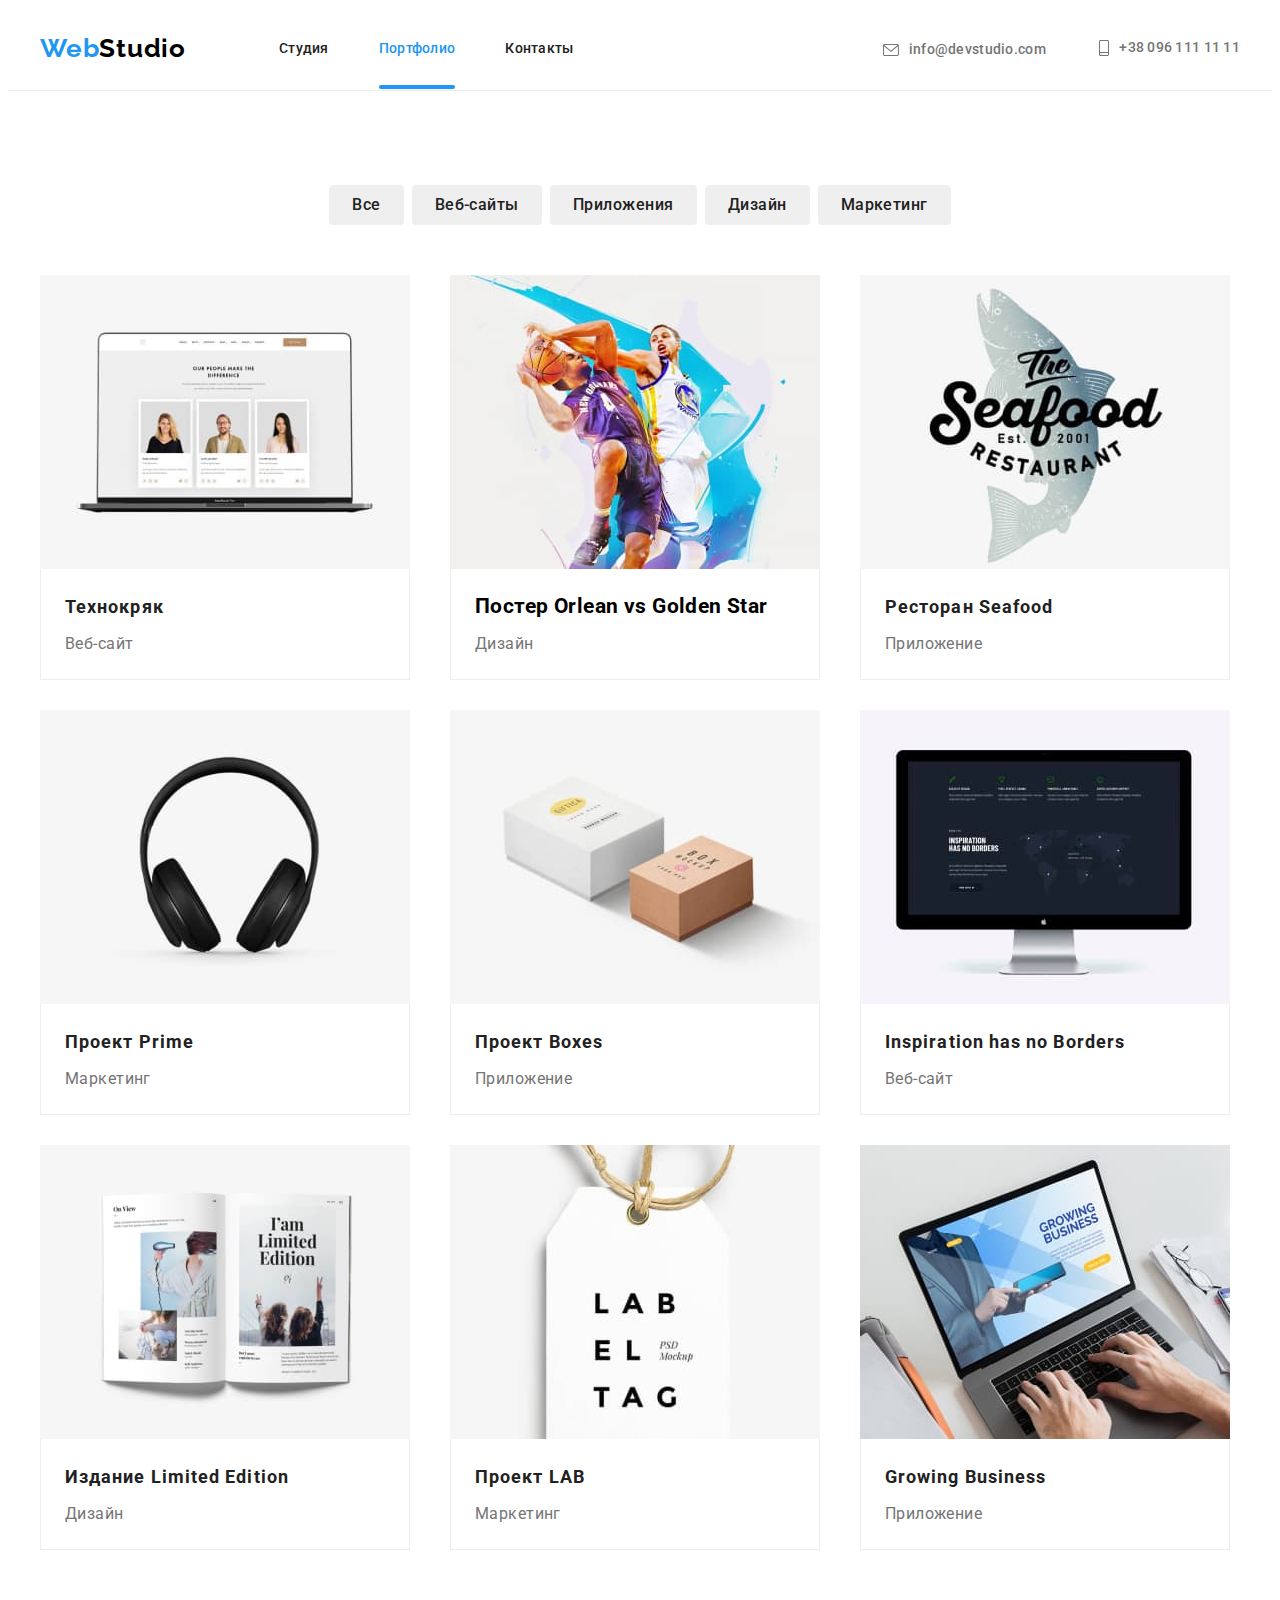
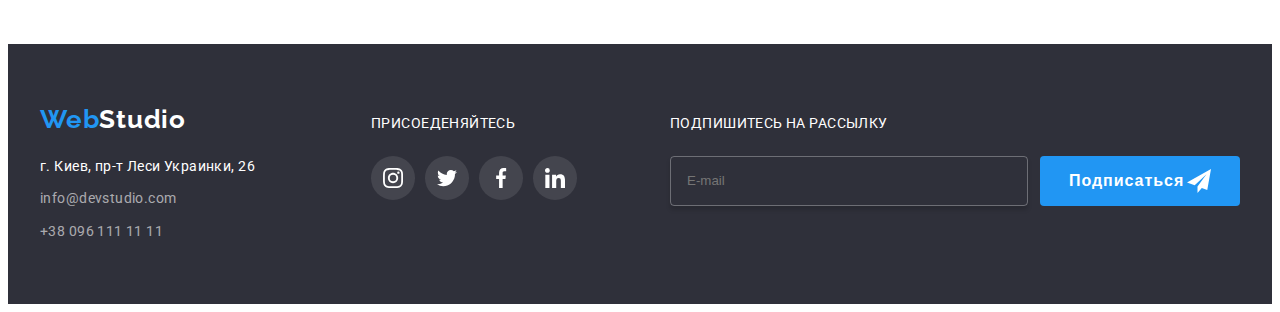
==== portfolio.html @ 7b01b9e8 "Copy goit-markup-hw-07" ====
<!DOCTYPE html>
<html lang="ru">
<head>
    <meta charset="UTF-8">
    <meta http-equiv="X-UA-Compatible" content="IE=edge">
    <meta name="viewport" content="width=device-width, initial-scale=1.0">
    <title>Document</title>
    <link rel="stylesheet" href="https://cdnjs.cloudflare.com/ajax/libs/modern-normalize/1.1.0/modern-normalize.min.css"
          integrity="sha512-wpPYUAdjBVSE4KJnH1VR1HeZfpl1ub8YT/NKx4PuQ5NmX2tKuGu6U/JRp5y+Y8XG2tV+wKQpNHVUX03MfMFn9Q=="
          crossorigin="anonymous" referrerpolicy="no-referrer" />
    <link rel="preconnect" href="https://fonts.googleapis.com">
    <link rel="preconnect" href="https://fonts.gstatic.com" crossorigin>
    <link href="https://fonts.googleapis.com/css2?family=Raleway:wght@700&family=Roboto:wght@400;500;700;900&display=swap"
          rel="stylesheet">
    <link rel="stylesheet" href="./css/styles.css">
    <link rel="stylesheet" href="./css/main.min.css">
</head>

<body>
 
    <!--Шапка сайта-->
    <header class="header">
        <div class="container">
            <nav class="navigation">
                <a href="" class="logo"> <span class="logo-accent">Web</span>Studio</a>
                <ul class="site-nav">
                    <li class="site-nav__item"><a href="./index.html" class="site-nav__link">Студия</a></li>
                    <li class="site-nav__item"><a href="./portfolio.html" class="site-nav__link site-nav__link--current">Портфолио</a></li>
                    <li class="site-nav__item"><a href="" class="site-nav__link">Контакты</a></li>
                </ul>
            </nav>
            <ul class="contacts">
                <li class="contacts__item">
                    <a href="mailto:info@devstudio.com"
                        class="contacts__link">
                        <svg class="contacts__icon" width="16" height="12">
                        <use href="./images/icons.svg#icon-envelope">
                        </use>
                        </svg>
                        info@devstudio.com</a>
                </li>

                <li class="contacts__item">
                    <a href="tel:+380961111111" class="contacts__link">
                        <svg class="contacts__icon" width="10" height="16">
                            <use href="./images/icons.svg#icon-smartphone">
                            </use>
                        </svg>
                        +38 096 111 11 11</a>
                    </li>
            </ul>
        </div>
    </header>

    <main>

        <!--Страница портфолио-->
        <section class="section">
            <div class="container">
                <h1 hidden>Портфолио</h1>
                <ul class="filter">
                    <li class="filter__item"><button type="button" class="button">Все</button></li>
                    <li class="filter__item"><button type="button" class="button">Веб-сайты</button></li>
                    <li class="filter__item"><button type="button" class="button">Приложения</button></li>
                    <li class="filter__item"><button type="button" class="button">Дизайн</button></li>
                    <li class="filter__item"><button type="button" class="button">Маркетинг</button></li>
                </ul>

                <ul class="projects">
                    <li class="projects__item">
                        <a href="" class="projects__link">
                            <div class="projects__thumb"> 
                            <img src="./images/project-1.jpg" alt="На экране MacBook Pro открыт веб-сайт. На странице участники команды: две девушки и один парень." width="370" height="294" class="images">
                            <p class="projects__description">Технокряк это современная площадка распространения коронавируса. Компании используют эту платформу для цифрового шпионажа и атак на защищённые сервера конкурентов.</p>
                            </div>
                            <div class="projects__content">
                                <h2 class="content__title">Технокряк</h2>
                                <p class="content__text">Веб-сайт</p>
                            </div>
                        </a>
                        </li>

                    <li class="projects__item">
                        <a href="" class="projects__link">
                            <div class="projects__thumb"> 
                            <img src="./images/project-2.jpg" alt="Два баскетболиста в прыжке сражаются за мяч." width="370" height="294" class="images">
                            <p class="projects__description">Технокряк это современная площадка распространения коронавируса. Компании используют эту платформу для цифрового шпионажа и атак на защищённые сервера конкурентов.</p>
                        </div>  
                            <div class="projects__content">
                                <h2 class="projects-title">Постер <span lang="en">Orlean vs Golden Star</span></h2>
                                <p class="content__text">Дизайн</p>
                            </div>
                        </a>
                    </li>

                    <li class="projects__item">
                        <a href="" class="projects__link">
                        <div class="projects__thumb"> 
                            <img src="./images/project-3.jpg" alt="Логотип ресторана в виде серой вертикально нарисованой рыбы с подписью: The Seafood restaurant." width="370" height="294" class="images">
                            <p class="projects__description">Технокряк это современная площадка распространения коронавируса. Компании используют эту платформу для цифрового шпионажа и атак на защищённые сервера конкурентов.</p>
                        </div>
                            <div class="projects__content">
                                <h2 class="content__title">Ресторан <span lang="en">Seafood</span></h2>
                                <p class="content__text">Приложение</p>
                            </div>
                        </a>
                    </li>

                    <li class="projects__item">
                        <a href="" class="projects__link">
                        <div class="projects__thumb"> 
                            <img src="./images/project-4.jpg" alt="Черные беспроводные наушники." width="370" height="294"  class="images">
                            <p class="projects__description">Технокряк это современная площадка распространения коронавируса. Компании используют эту платформу для цифрового шпионажа и атак на защищённые сервера конкурентов.</p>
                        </div>
                            <div class="projects__content"> 
                                <h2 class="content__title">Проект <span lang="en">Prime</span></h2>
                                <p class="content__text">Маркетинг</p>
                                </div>
                        </a>
                    </li>

                    <li class="projects__item">
                        <a href="" class="projects__link">
                            <div class="projects__thumb"> 
                            <img src="./images/project-5.jpg" alt="Белая коробка подписаная Giftica и коричневая коробка подписаная Box." width="370" height="294"  class="images">
                            <p class="projects__description">Технокряк это современная площадка распространения коронавируса. Компании используют эту платформу для цифрового шпионажа и атак на защищённые сервера конкурентов.</p>
                        </div>
                            <div class="projects__content">
                                <h2 class="content__title">Проект <span lang="en">Boxes</span></h2>
                                <p class="content__text">Приложение</p>
                            </div>
                        </a>
                    </li>

                    <li class="projects__item">
                        <a href="" class="projects__link">
                            <div class="projects__thumb"> 
                                <img src="./images/project-6.jpg" alt="На Aрple мониторе открыт веб-сайт." width="370" height="294" class="images">
                                <p class="projects__description">Технокряк это современная площадка распространения коронавируса. Компании используют эту платформу для цифрового шпионажа и атак на защищённые сервера конкурентов.</p>
                            </div>
                                <div class="projects__content">
                                    <h2 class="content__title"><span lang="en">Inspiration has no Borders</span></h2>
                                    <p class="content__text">Веб-сайт</p>
                                </div>
                        </a>
                    </li>

                    <li class="projects__item">
                        <a href="" class="projects__link">
                            <div class="projects__thumb">                             
                                <img src="./images/project-7.jpg" alt="Открытый журнал на странице с надписью I am limited Edition." width="370" height="294" class="images">
                                <p class="projects__description">Технокряк это современная площадка распространения коронавируса. Компании используют эту платформу для цифрового шпионажа и атак на защищённые сервера конкурентов.</p>
                            </div>
                        <div class="projects__content">
                            <h2 class="content__title">Издание <span lang="en">Limited Edition</span></h2>
                            <p class="content__text">Дизайн</p>
                        </div>
                        </a>
                    </li>

                    <li class="projects__item">
                        <a href="" class="projects__link">
                            <div class="projects__thumb">
                                <img src="./images/project-8.jpg" alt="Белый ценник с подписью Lable tag." width="370" height="294" class="images">
                                <p class="projects__description">Технокряк это современная площадка распространения коронавируса. Компании используют эту платформу для цифрового шпионажа и атак на защищённые сервера конкурентов.</p>
                            </div>
                                <div class="projects__content">
                                <h2 class="content__title">Проект <span lang="en">LAB</span></h2>
                                <p class="content__text">Маркетинг</p>
                            </div>
                        </a>
                    </li>

                    <li class="projects__item">
                        <a href="" class="projects__link">
                            <div class="projects__thumb">
                            <img src="./images/project-9.jpg" alt="Две руки на клавиатуре ноут-бука, на экране которого открыто преложение Growing Business." width="370" height="294" class="images">
                            <p class="projects__description">Технокряк это современная площадка распространения коронавируса. Компании используют эту платформу для цифрового шпионажа и атак на защищённые сервера конкурентов.</p>
                        </div>
                            <div class="projects__content">
                                <h2 class="content__title"><span lang="en">Growing Business</span></h2>
                                <p class="content__text">Приложение</p>
                            </div>
                        </a>
                    </li>

                </ul>
            </div>
        </section>
        
    </main>

    <!--Футер-->
    <footer class="footer">

        <div class="container">
            <div class="footer-adress">
            <a href="" class="footer__logo logo"> <span class="logo-accent">Web</span><span
                    class="footer__logo--white">Studio</span></a>

            <address class="adress-variants">
                <ul class="adress-variants-list">
                    <li class="adress-variants-list__item">г. Киев, пр-т Леси Украинки, 26</li>
                    <li class="adress-variants-list__item"><a href="mailto:info@devstudio.com" class="link adress-variants-list__link">info@devstudio.com</a></li>
                    <li class="adress-variants-list__item"><a href="tel:+380961111111" class="link adress-variants-list__link">+38 096 111 11 11</a></li> 
                </ul>
            </address>
        </div>

            <div class="social-nets">
            <p class="social-nets__text">ПРИСОЕДЕНЯЙТЕСЬ</p>  

            <ul class="social-nets-list">
                <li class="social-nets-list__item">
                    <a href="" class="social-nets-list__link">
                        <svg class="our-net" width="20px" height="20px">
                            <use href="./images/icons.svg#icon-instagram"> </use>
                        </svg>
                    </a>
                </li>

                <li class="social-nets-list__item">
                    <a href="" class="social-nets-list__link">
                        <svg class="our-net" width="20px" height="20px">
                            <use href="./images/icons.svg#icon-twitter"> </use>
                        </svg>
                    </a>
                </li>

                <li class="social-nets-list__item">
                    <a href="" class="social-nets-list__link">
                        <svg class="our-net" width="20px" height="20px">
                            <use href="./images/icons.svg#icon-facebook"> </use>
                        </svg>
                    </a>
                </li>

                <li class="social-nets-list__item">
                    <a href="" class="social-nets-list__link">
                        <svg class="our-net" width="20px" height="20px">
                            <use href="./images/icons.svg#icon-linkedin"> </use>
                        </svg>
                    </a>
                </li>
            </ul>
        </div>

        <div class="subscribe">

            <form class="suscribe-form">

                <p class="suscribe-form__text">ПОДПИШИТЕСЬ НА РАССЫЛКУ</p>
                <div class="subscribe-steps">
                    <input type="text" name="email" placeholder="E-mail" class="subscribe-steps__email">
                    <button type="submit" class="subscribe-steps__submit-btn">Подписаться 
                    <svg class="send-icon" width="24px" height="24px">
                        <use href="./images/icons.svg#icon-send"> </use>
                    </svg></button>
                </div>
            </form>
        </div>
            </div>
        </div>

    </footer>
</body>
</html>
---- css/main.min.css ----
:root{--primary-text-color: #757575;--secondary-text-color: #000000;--title-text-color: #212121;--accent-color: #2196f3;--primary-white-color: #ffffff;--secondary-white-color: rgba(255, 255, 255, 0.6)}body{background-color:var(--primary-white-color);font-family:'Roboto', sans-serif;letter-spacing:0.03em;font-size:14px;line-height:1.71}p,h1,h2,h3,h4,h5,h6{margin-top:0;margin-bottom:0}ul{list-style:none;margin-top:0;margin-bottom:0;padding-left:0}.images{display:block;max-width:100%;height:auto}a{text-decoration:none;color:inherit}.visually-hidden{position:absolute;width:1px;height:1px;margin:-1px;padding:0;overflow:hidden;border:0;clip:rect(0 0 0 0)}.container{width:1200px;padding-left:15px;padding-right:15px;margin:0 auto}.button{display:inline-block;padding:6px 22px;text-align:center;border:1px solid transparent;border-radius:4px;font-family:Roboto;font-weight:500;font-size:16px;line-height:1.62;text-align:center;letter-spacing:0.03em;color:var(--title-text-color);cursor:pointer;transition-property:color, background-color, box-shadow, border-radius;transition-duration:250ms;transition-timing-function:cubic-bezier(0.4, 0, 0.2, 1)}.button:hover,.button:focus{color:#ffffff;background-color:var(--accent-color);box-shadow:0px 3px 1px rgba(0,0,0,0.1),0px 1px 2px rgba(0,0,0,0.08),0px 2px 2px rgba(0,0,0,0.12)}.logo{margin-right:93px;padding-top:24px;padding-bottom:25px;font-family:Raleway, sans-serif;font-weight:700;font-size:26px;line-height:1.19;letter-spacing:0.03em;text-decoration:none;color:var(--secondary-text-color)}.logo-accent{color:var(--accent-color)}.modal{position:absolute;width:528px;min-height:581px;padding:40px;border-radius:4px;left:50%;top:50%;transform:translate(-50%, -50%);background-color:var(--primary-white-color)}.modal__btn-close{width:30px;height:30px;border:1px solid rgba(0,0,0,0.1);background-color:unset;border-radius:50%;position:absolute;right:8px;top:8px;cursor:pointer}.modal__btn-close:hover,.modal__btn-close:focus{fill:var(--accent-color);transition:fill 250ms cubic-bezier(0.4, 0, 0.2, 1)}.btn-close__icon{top:17px;right:17px}.modal-form__text{display:block;font-size:20px;line-height:calc(23/20);text-align:center;letter-spacing:0.03em;margin-bottom:12px;color:var(--title-text-color)}.modal-form-field{margin-bottom:10px}.modal-form-field__label{display:block;font-size:12px;line-height:calc(14/12);letter-spacing:0.01em;margin-bottom:4px;color:var(--primary-text-color)}.modal-form-field__input{width:100%;height:40px;padding-left:42px;border:1px solid rgba(33,33,33,0.2);border-radius:4px;cursor:pointer}.modal-form-field__input:hover,.modal-form-field__input:focus{outline:transparent;fill:var(--accent-color);border-color:var(--accent-color);transition:fill 250ms cubic-bezier(0.4, 0, 0.2, 1)}.modal-form-field__wrap{position:relative;display:block}.modal-form-field__icon{position:absolute;top:50%;left:12px;transform:translateY(-50%);color:var(--title-text-color);fill:var(--title-text-color)}.modal-form-field__input:hover+.modal-form-field__icon,.modal-form-field__input:focus+.modal-form-field__icon{fill:var(--accent-color);transition:fill 250ms cubic-bezier(0.4, 0, 0.2, 1)}.modal-form-field__comment{display:block;width:100%;height:120px;border:1px solid rgba(33,33,33,0.2);border-radius:4px;resize:none;padding:12px 16px;cursor:pointer}.modal-form-field__comment:hover,.modal-form-field__comment:focus{border-color:var(--accent-color);transition:fill 250ms cubic-bezier(0.4, 0, 0.2, 1)}.modal-form-field__comment::placeholder{font-size:12px;line-height:calc(14/12);letter-spacing:0.01em;color:rgba(117,117,117,0.5)}.modal-form-field__check-label{display:flex;justify-content:center;align-items:center;font-size:14px;line-height:calc(24/14);letter-spacing:0.03em;cursor:pointer}.modal-form-field__checkbox:checked+.modal-form-field__check-label>.modal-form-field__icon-check{background-color:var(--accent-color);border:transparent}.modal-form-field__link{color:var(--accent-color);margin-left:5px}.modal-form-field__icon-check{width:16px;height:15px;border:2px solid var(--title-text-color);border-radius:2px;margin-right:8px;display:flex;align-items:center;justify-content:center}.modal-form__submit-btn{padding:10px 55px;margin:0 auto;margin-top:30px}.backdrop{position:fixed;width:100vw;height:100vh;background-color:rgba(0,0,0,0.2);top:0;transition:opacity 250ms cubic-bezier(0.4, 0, 0.2, 1),visibility 250ms cubic-bezier(0.4, 0, 0.2, 1)}.backdrop.is-hidden{opacity:0;visibility:hidden;pointer-events:none}.social{display:flex;justify-content:center;margin-top:16px}.icon-nets__link{width:44px;height:44px;display:flex;justify-content:center;align-items:center;border-radius:50%;fill:#afb1b8;transition-property:fill, background-color;transition-duration:250ms;transition-timing-function:cubic-bezier(0.4, 0, 0.2, 1)}.icon-nets__link:hover,.icon-nets__link:focus{fill:var(--primary-white-color);background-color:var(--accent-color)}.social__item{display:block;margin-right:10px}.social__item:last-child{margin-right:0}.section{padding-top:94px;padding-bottom:94px}.section__title{margin-bottom:50px;font-weight:700;font-size:36px;line-height:1.17;text-align:center;color:var(--title-text-color)}.header .container{display:flex;align-items:center}.navigation{display:flex;align-items:center}.site-nav{display:flex;align-items:center}.site-nav__item{position:relative}.site-nav__item:not(:last-child){margin-right:50px}.site-nav__link{display:inline-block;padding-top:32px;padding-bottom:32px;font-weight:500;font-size:14px;line-height:1.14;letter-spacing:0.02em;transition-property:color;transition-duration:250ms;transition-timing-function:cubic-bezier(0.4, 0, 0.2, 1);color:var(--title-text-color)}.site-nav__link:hover,.site-nav__link:focus{color:var(--accent-color)}.site-nav__link--current{color:var(--accent-color)}.site-nav__link--current::after{content:'';position:absolute;left:0;bottom:0;width:100%;height:4px;border-radius:2px;background-color:var(--accent-color)}.header{border-bottom:1px solid #ececec}.contacts{margin-left:auto}.contacts__item{display:inline-block;font-weight:500;font-size:14px;line-height:1.14;letter-spacing:0.02em;color:var(--primary-text-color)}.contacts__item:not(:last-child){margin-right:50px}.contacts__link{display:flex;align-items:center;padding-top:32px;padding-bottom:32px;transition-property:color;transition-duration:250ms;transition-timing-function:cubic-bezier(0.4, 0, 0.2, 1)}.contacts__link:hover,.contacts__link:focus{color:var(--accent-color)}.contacts__icon{margin-right:10px;fill:currentColor}.hero{max-width:1600px;height:600px;padding:200px 0;margin-left:auto;margin-right:auto;background-image:linear-gradient(to right, rgba(47,48,58,0.4), rgba(47,48,58,0.4)),url(../images/hero-background.jpg);background-repeat:no-repeat;background-position:center;background-size:cover;background-color:#c4c4c4}.hero__title{margin-right:auto;margin-left:auto;margin-bottom:30px;width:696px;text-align:center;font-weight:900;font-size:44px;line-height:1.36;text-align:center;letter-spacing:0.06em;text-transform:uppercase;color:var(--primary-white-color)}.hero__button{display:block;min-width:200px;border-radius:4px;margin-left:auto;margin-right:auto;padding:10px 32px;text-align:center;border:1px solid transparent;font-weight:700;font-size:16px;line-height:1.87;align-items:center;text-align:center;letter-spacing:0.06em;color:var(--primary-white-color);background-color:var(--accent-color);cursor:pointer}.preferences{display:flex}.preferences__item{margin-right:30px}.preferences__item:last-child{margin-right:0}.preferences__title{width:270px;margin-bottom:10px;font-weight:700;font-size:14px;line-height:1.14;text-transform:uppercase;color:var(--title-text-color)}.preferences__text{width:270px;color:var(--primary-text-color)}.preferences__box{display:flex;justify-content:center;align-items:center;margin-bottom:30px;width:270px;height:120px;background-color:#f5f4fa}.preferences__icon-picture{border-radius:4px;justify-content:center}.section--no-padding-top{padding-top:0}.activities{display:flex}.activities__item{display:inline-flex;align-items:flex-end;margin-right:30px;position:relative}.activities__item:last-child{margin-right:0}.activities__text{position:absolute;display:flex;justify-content:center;align-items:center;width:100%;min-height:70px;font-weight:bold;line-height:1.14;text-align:center;text-transform:uppercase;color:var(--primary-white-color);background-color:rgba(47,48,58,0.8)}.section--other-background{background-color:#f5f4fa}.our-team{display:flex}.our-team__item{overflow:hidden;box-shadow:0px 1px 3px rgba(0,0,0,0.12),0px 1px 1px rgba(0,0,0,0.14),0px 2px 1px rgba(0,0,0,0.2);border-radius:0px 0px 4px 4px;margin-right:30px;width:calc((100%-90px) / 4)}.our-team__item:last-child{margin-right:0}.our-team__content{padding-top:30px;padding-bottom:30px;background-color:var(--primary-white-color)}.our-team__title{text-align:center;margin-bottom:10px;font-weight:500;font-size:16px;line-height:1.19;text-align:center;color:var(--title-text-color)}.our-team__text{text-align:center;font-size:16px;line-height:1.19;text-align:center;color:var(--primary-text-color)}.clients{display:flex;justify-content:center;align-items:center}.clients__item{width:170px;height:92px;margin-right:30px}.clients__item:last-child{margin-right:0}.clients__link{display:flex;justify-content:center;align-items:center;width:100%;height:100%;fill:#afb1b8;border:1px solid #afb1b8;border-radius:4px;transition-property:fill, border-color;transition-duration:250ms;transition-timing-function:cubic-bezier(0.4, 0, 0.2, 1)}.clients__link:hover,.clients__link:focus{fill:var(--accent-color);border-color:var(--accent-color)}.footer{padding:60px 0;background-color:#2f303a}.footer .container{display:flex;align-items:baseline}.footer-adress{flex-grow:1}.footer__logo{display:block;padding:0;margin-bottom:20px;font-family:Raleway, sans-serif;font-weight:700;font-size:26px;line-height:1.19;letter-spacing:0.03em;text-decoration:none}.adress-variants{font-style:normal}.adress-variants-list__item{display:block;margin-bottom:9px;color:rgba(255,255,255,0.6);transition-property:color;transition-duration:250ms;transition-timing-function:cubic-bezier(0.4, 0, 0.2, 1)}.adress-variants-list__item:first-child{color:var(--primary-white-color)}.adress-variants-list__item:last-child{margin-bottom:0}.adress-variants-list__link:hover,.adress-variants-list__link:focus{color:var(--accent-color)}.footer__logo--white{color:var(--primary-white-color)}.social-nets{margin-left:70px}.social-nets-list{display:flex;justify-content:center;align-content:center;margin-top:20px}.social-nets-list__item{width:44px;height:44px;margin-right:10px}.social-nets-list__item:last-child{margin-right:0px}.social-nets-list__link{display:flex;justify-content:center;align-items:center;width:100%;height:100%;border-radius:50%;background-color:rgba(255,255,255,0.1);fill:var(--primary-white-color);transition-property:background-color;transition-duration:250ms;transition-timing-function:cubic-bezier(0.4, 0, 0.2, 1)}.social-nets-list__link:hover,.social-nets-list__link:focus{background-color:var(--accent-color)}.subscribe{margin-left:93px;display:flex}.social-nets__text,.suscribe-form__text{font-size:14px;font-weight:700px;color:var(--primary-white-color)}.suscribe-form__text,.email{display:block}.subscribe-steps{display:flex;justify-content:space-between;width:570px;margin-top:20px}.subscribe-steps__email{display:block;padding-left:16px;padding-top:15px;padding-bottom:15px;width:358px;height:50px;border:1px solid rgba(255,255,255,0.3);box-sizing:border-box;border-radius:4px;box-shadow:0px 4px 4px rgba(0,0,0,0.15);background-color:transparent}.mail::placeholder{font-size:16px;line-height:calc(20/16);letter-spacing:0.03em;color:rgba(255,255,255,0.6)}.subscribe-steps__submit-btn,.modal-form__submit-btn{display:block;min-width:200px;border-radius:4px;padding:10px 62px 10px 29px;border:1px solid transparent;font-weight:700;font-size:16px;line-height:1.87;align-items:center;text-align:center;letter-spacing:0.06em;color:var(--primary-white-color);background-color:var(--accent-color);cursor:pointer}.subscribe-steps__submit-btn{display:flex;align-items:center;justify-content:space-between;min-width:200px;height:50px;padding:10px 28px}.filter{display:flex;justify-content:center;margin-bottom:50px}.filter-item:not(:last-child){margin-right:8px}.filter__item{margin-right:8px}.filter__item:last-child{margin-right:0}.projects{display:flex;flex-wrap:wrap;margin-right:-30px;margin-top:-30px}.projects__item{display:flex;flex-basis:calc((100% - 90px) / 3);margin-right:30px;margin-top:30px;background:#ffffff;box-sizing:border-box}.projects__link{transition-property:box-shadow;transition-duration:250ms;transition-timing-function:cubic-bezier(0.4, 0, 0.2, 1)}.projects__link:hover,.projects__link:focus{box-shadow:1px 4px 6px 0px rgba(0,0,0,0.16),0px 4px 4px 0px rgba(0,0,0,0.06),0px 1px 1px 0px rgba(0,0,0,0.12)}.projects__content{padding:20px 24px;border-left:1px solid #eee;border-right:1px solid #eee;border-bottom:1px solid #eee}.content__title{font-weight:700;font-size:18px;line-height:2;letter-spacing:0.06em;color:var(--title-text-color)}.content__text{margin-top:4px;font-size:16px;line-height:1.87;color:var(--primary-text-color)}.projects__thumb{position:relative;overflow:hidden}.projects__description{position:absolute;top:0;left:0;height:100%;padding:63px 24px;transform:translateY(100%);transition:transform 250ms cubic-bezier(0.4, 0, 0.2, 1);font-size:18px;line-height:1.55;background-color:rgba(33,150,243,0.9);color:var(--primary-white-color)}.projects__link:hover .projects__description,.projects__link:focus .projects__description{transform:translateY(0)}
/*# sourceMappingURL=main.min.css.map */
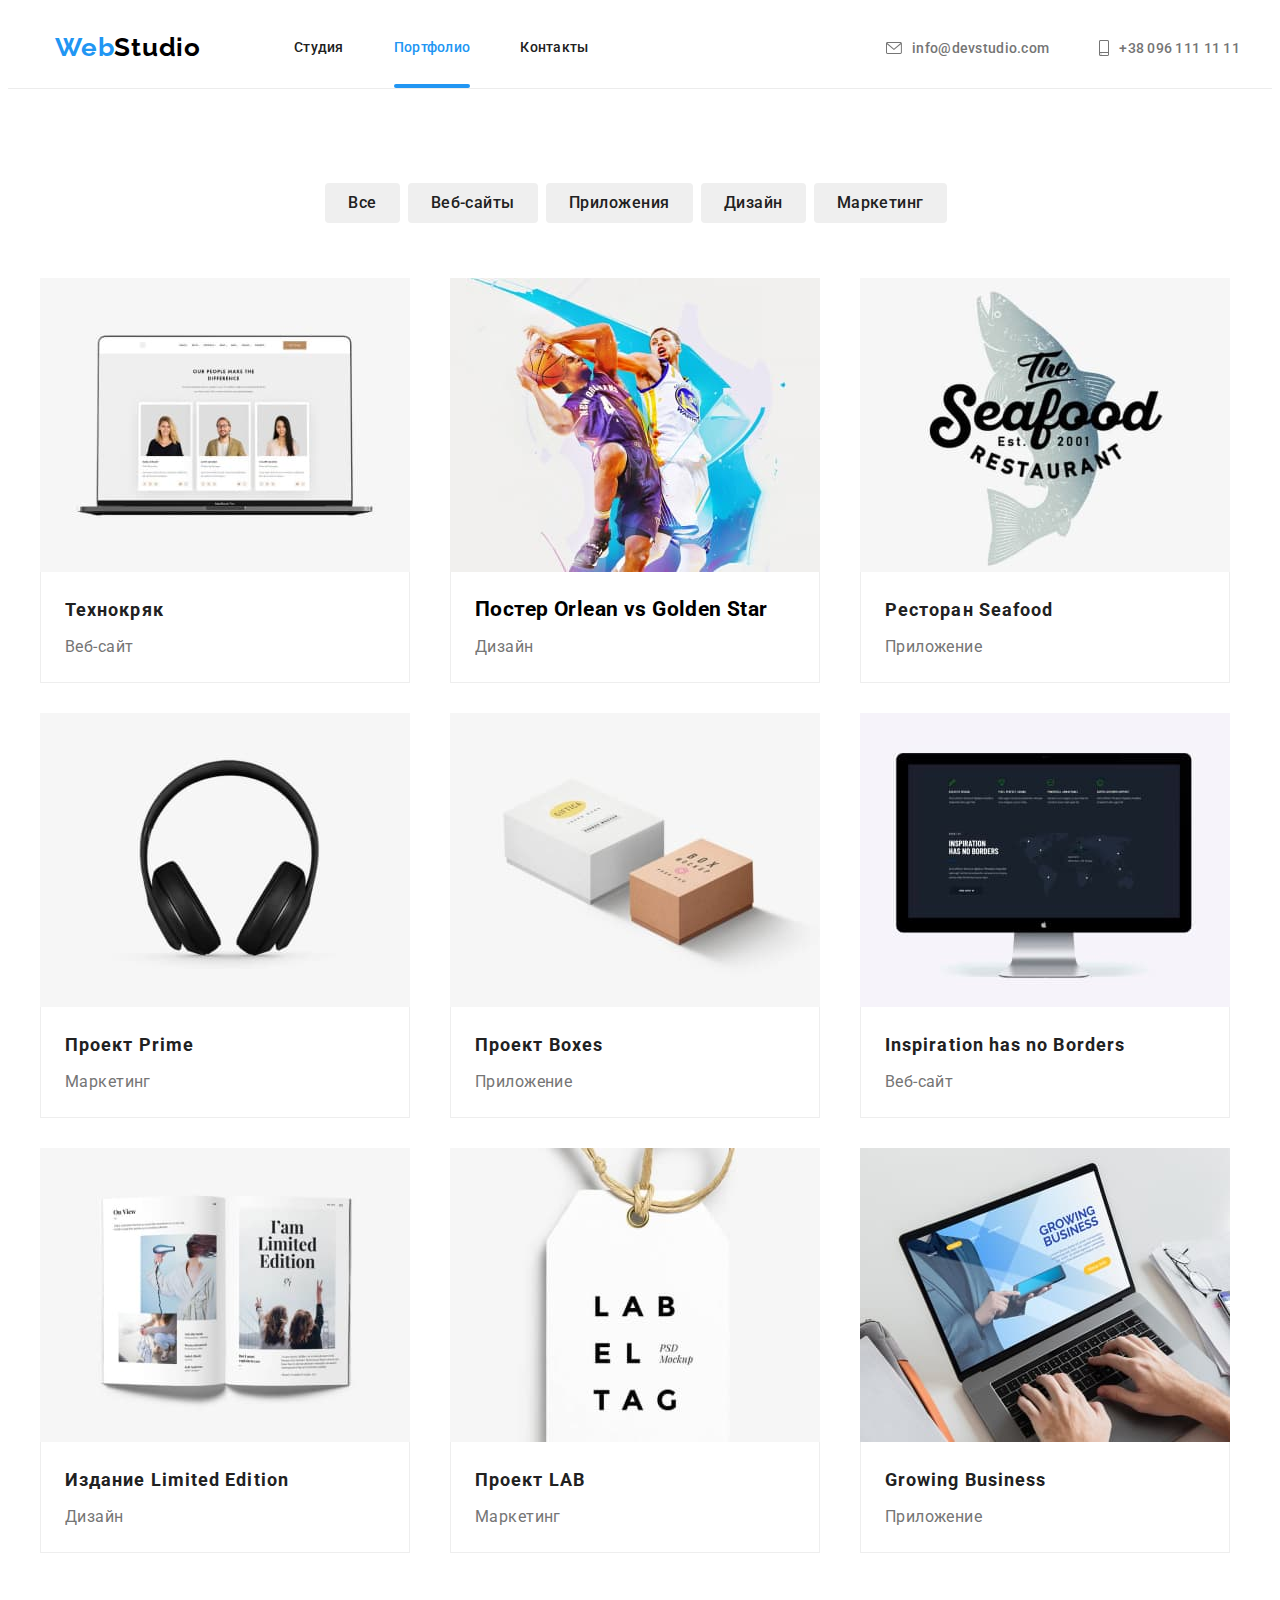
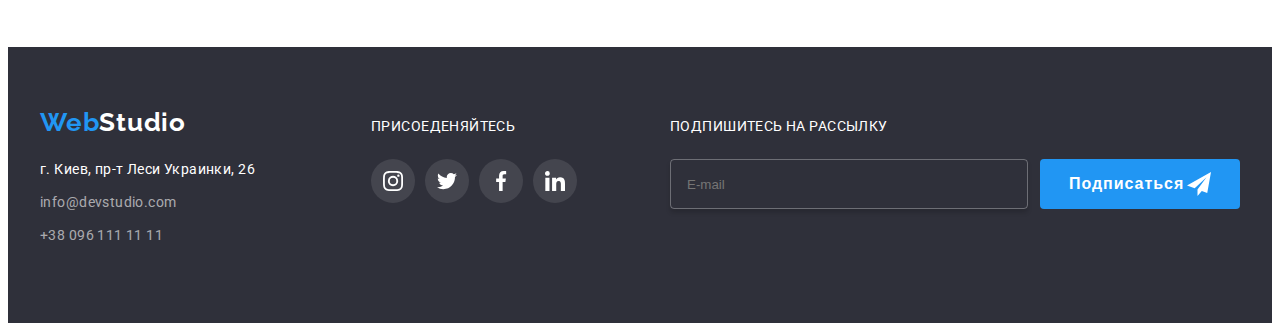
==== commit 8dd38e3c: "Portfolio & modal" ====
--- a/portfolio.html
+++ b/portfolio.html
@@ -49,6 +49,11 @@
                         +38 096 111 11 11</a>
                     </li>
             </ul>
+            <button class="menu-open">
+                <svg class="menu-open__icon" width="24" height="16">
+                    <use href="./images/icons.svg#icon-menu"> </use>
+                </svg>
+            </button>
         </div>
     </header>
 
@@ -65,12 +70,39 @@
                     <li class="filter__item"><button type="button" class="button">Дизайн</button></li>
                     <li class="filter__item"><button type="button" class="button">Маркетинг</button></li>
                 </ul>
-
+                    
                 <ul class="projects">
                     <li class="projects__item">
                         <a href="" class="projects__link">
                             <div class="projects__thumb"> 
-                            <img src="./images/project-1.jpg" alt="На экране MacBook Pro открыт веб-сайт. На странице участники команды: две девушки и один парень." width="370" height="294" class="images">
+                                <picture>
+                                    <picture>
+                                        <source
+                                        srcset="
+                                        ./images/projects/project-1-desktop-x1.jpg 1x,
+                                        ./images/projects/project-1-desktop-x1.jpg 2x 2x
+                                        "
+                                        media="(min-width:1200px)"
+                                    />
+
+                                    <source
+                                    srcset="
+                                        ./images/projects/project-1-tab-x1.jpg 1x,
+                                        ./images/projects/project-1-tab-x1.jpg 2x 2x
+                                    "
+                                    media="(min-width:768px)"
+                                />
+
+                                <source
+                                srcset="
+                                    ./images/projects/project-1-mob-x1.jpg 1x,
+                                    ./images/projects/project-1-mob-x1.jpg 2x 2x
+                                "
+                                media="(min-width:480px)"
+                            />
+                            <img src="./images/project-1.jpg" alt="На экране MacBook Pro открыт веб-сайт. На странице участники команды: две девушки и один парень." class="images">
+                                </picture>
+                            
                             <p class="projects__description">Технокряк это современная площадка распространения коронавируса. Компании используют эту платформу для цифрового шпионажа и атак на защищённые сервера конкурентов.</p>
                             </div>
                             <div class="projects__content">
@@ -83,7 +115,35 @@
                     <li class="projects__item">
                         <a href="" class="projects__link">
                             <div class="projects__thumb"> 
-                            <img src="./images/project-2.jpg" alt="Два баскетболиста в прыжке сражаются за мяч." width="370" height="294" class="images">
+                                <picture>
+                                    <picture>
+                                        <source
+                                        srcset="
+                                            ./images/projects/project-2-desktop-x1.jpg 1x,
+                                            ./images/projects/project-2-desktop-x1.jpg 2x 2x
+                                        "
+                                        media="(min-width:1200px)"
+                                    />
+
+                                    <source
+                                    srcset="
+                                        ./images/projects/project-2-tab-x1.jpg 1x,
+                                        ./images/projects/project-2-tab-x1.jpg 2x 2x
+                                    "
+                                    media="(min-width:768px)"
+                                />
+
+                                <source
+                                srcset="
+                                    ./images/projects/project-2-mob-x1.jpg 1x,
+                                    ./images/projects/project-2-mob-x1.jpg 2x 2x
+                                "
+                                media="(min-width:480px)"
+                            />
+
+                            <img src="./images/project-2.jpg" alt="Два баскетболиста в прыжке сражаются за мяч." class="images">  
+                        </picture>
+                            
                             <p class="projects__description">Технокряк это современная площадка распространения коронавируса. Компании используют эту платформу для цифрового шпионажа и атак на защищённые сервера конкурентов.</p>
                         </div>  
                             <div class="projects__content">
@@ -96,7 +156,35 @@
                     <li class="projects__item">
                         <a href="" class="projects__link">
                         <div class="projects__thumb"> 
-                            <img src="./images/project-3.jpg" alt="Логотип ресторана в виде серой вертикально нарисованой рыбы с подписью: The Seafood restaurant." width="370" height="294" class="images">
+                            <picture>
+                                <source
+                                srcset="
+                                    ./images/projects/project-3-desktop-x1.jpg 1x,
+                                    ./images/projects/project-3-desktop-x1.jpg 2x 2x
+                                "
+                                media="(min-width:1200px)"
+                            />
+
+                            <source
+                            srcset="
+                                ./images/projects/project-3-tab-x1.jpg 1x,
+                                ./images/projects/project-3-tab-x1.jpg 2x 2x
+                            "
+                            media="(min-width:768px)"
+                        />
+
+                        <source
+                        srcset="
+                            ./images/projects/project-3-mob-x1.jpg 1x,
+                            ./images/projects/project-3-mob-x1.jpg 2x 2x
+                        "
+                        media="(min-width:480px)"
+                    />
+
+                    <img src="./images/project-3.jpg" alt="Логотип ресторана в виде серой вертикально нарисованой рыбы с подписью: The Seafood restaurant." class="images">  
+                </picture>
+                    
+                            
                             <p class="projects__description">Технокряк это современная площадка распространения коронавируса. Компании используют эту платформу для цифрового шпионажа и атак на защищённые сервера конкурентов.</p>
                         </div>
                             <div class="projects__content">
@@ -109,7 +197,34 @@
                     <li class="projects__item">
                         <a href="" class="projects__link">
                         <div class="projects__thumb"> 
-                            <img src="./images/project-4.jpg" alt="Черные беспроводные наушники." width="370" height="294"  class="images">
+                            <picture>
+                                <source
+                                srcset="
+                                    ./images/projects/project-4-desktop-x1.jpg 1x,
+                                    ./images/projects/project-4-desktop-x1.jpg 2x 2x
+                                "
+                                media="(min-width:1200px)"
+                            />
+
+                            <source
+                            srcset="
+                                ./images/projects/project-4-tab-x1.jpg 1x,
+                                ./images/projects/project-4-tab-x1.jpg 2x 2x
+                            "
+                            media="(min-width:768px)"
+                        />
+
+                        <source
+                        srcset="
+                            ./images/projects/project-4-mob-x1.jpg 1x,
+                            ./images/projects/project-4-mob-x1.jpg 2x 2x
+                        "
+                        media="(min-width:480px)"
+                    />
+
+                    <img src="./images/project-4.jpg" alt="Черные беспроводные наушники." class="images">  
+                </picture>
+                            
                             <p class="projects__description">Технокряк это современная площадка распространения коронавируса. Компании используют эту платформу для цифрового шпионажа и атак на защищённые сервера конкурентов.</p>
                         </div>
                             <div class="projects__content"> 
@@ -122,7 +237,34 @@
                     <li class="projects__item">
                         <a href="" class="projects__link">
                             <div class="projects__thumb"> 
-                            <img src="./images/project-5.jpg" alt="Белая коробка подписаная Giftica и коричневая коробка подписаная Box." width="370" height="294"  class="images">
+                                <picture>
+                                    <source
+                                    srcset="
+                                        ./images/projects/project-5-desktop-x1.jpg 1x,
+                                        ./images/projects/project-5-desktop-x1.jpg 2x 2x
+                                    "
+                                    media="(min-width:1200px)"
+                                />
+    
+                                <source
+                                srcset="
+                                    ./images/projects/project-5-tab-x1.jpg 1x,
+                                    ./images/projects/project-5-tab-x1.jpg 2x 2x
+                                "
+                                media="(min-width:768px)"
+                            />
+    
+                            <source
+                            srcset="
+                                ./images/projects/project-5-mob-x1.jpg 1x,
+                                ./images/projects/project-5-mob-x1.jpg 2x 2x
+                            "
+                            media="(min-width:480px)"
+                        />
+    
+                        <img src="./images/project-5.jpg" alt="Белая коробка подписаная Giftica и коричневая коробка подписаная Box." class="images">  
+                    </picture>
+                               
                             <p class="projects__description">Технокряк это современная площадка распространения коронавируса. Компании используют эту платформу для цифрового шпионажа и атак на защищённые сервера конкурентов.</p>
                         </div>
                             <div class="projects__content">
@@ -135,7 +277,35 @@
                     <li class="projects__item">
                         <a href="" class="projects__link">
                             <div class="projects__thumb"> 
-                                <img src="./images/project-6.jpg" alt="На Aрple мониторе открыт веб-сайт." width="370" height="294" class="images">
+                                <picture>
+                                    <source
+                                    srcset="
+                                        ./images/projects/project-6-desktop-x1.jpg 1x,
+                                        ./images/projects/project-6-desktop-x1.jpg 2x 2x
+                                    "
+                                    media="(min-width:1200px)"
+                                />
+    
+                                <source
+                                srcset="
+                                    ./images/projects/project-6-tab-x1.jpg 1x,
+                                    ./images/projects/project-6-tab-x1.jpg 2x 2x
+                                "
+                                media="(min-width:768px)"
+                            />
+    
+                            <source
+                            srcset="
+                                ./images/projects/project-6-mob-x1.jpg 1x,
+                                ./images/projects/project-6-mob-x1.jpg 2x 2x
+                            "
+                            media="(min-width:480px)"
+                        />
+    
+                        <img src="./images/project-6.jpg" alt="На Aрple мониторе открыт веб-сайт." class="images">  
+                    </picture>
+
+                                
                                 <p class="projects__description">Технокряк это современная площадка распространения коронавируса. Компании используют эту платформу для цифрового шпионажа и атак на защищённые сервера конкурентов.</p>
                             </div>
                                 <div class="projects__content">
@@ -147,8 +317,35 @@
 
                     <li class="projects__item">
                         <a href="" class="projects__link">
-                            <div class="projects__thumb">                             
-                                <img src="./images/project-7.jpg" alt="Открытый журнал на странице с надписью I am limited Edition." width="370" height="294" class="images">
+                            <div class="projects__thumb">  
+                                <picture>
+                                    <source
+                                    srcset="
+                                        ./images/projects/project-7-desktop-x1.jpg 1x,
+                                        ./images/projects/project-7-desktop-x1.jpg 2x 2x
+                                    "
+                                    media="(min-width:1200px)"
+                                />
+    
+                                <source
+                                srcset="
+                                    ./images/projects/project-7-tab-x1.jpg 1x,
+                                    ./images/projects/project-7-tab-x1.jpg 2x 2x
+                                "
+                                media="(min-width:768px)"
+                            />
+    
+                            <source
+                            srcset="
+                                ./images/projects/project-7-mob-x1.jpg 1x,
+                                ./images/projects/project-7-mob-x1.jpg 2x 2x
+                            "
+                            media="(min-width:480px)"
+                        />
+    
+                        <img src="./images/project-7.jpg" alt="Открытый журнал на странице с надписью I am limited Edition." class="images">  
+                    </picture>                             
+                                
                                 <p class="projects__description">Технокряк это современная площадка распространения коронавируса. Компании используют эту платформу для цифрового шпионажа и атак на защищённые сервера конкурентов.</p>
                             </div>
                         <div class="projects__content">
@@ -161,7 +358,34 @@
                     <li class="projects__item">
                         <a href="" class="projects__link">
                             <div class="projects__thumb">
-                                <img src="./images/project-8.jpg" alt="Белый ценник с подписью Lable tag." width="370" height="294" class="images">
+                                <picture>
+                                    <source
+                                    srcset="
+                                        ./images/projects/project-8-desktop-x1.jpg 1x,
+                                        ./images/projects/project-8-desktop-x1.jpg 2x 2x
+                                    "
+                                    media="(min-width:1200px)"
+                                />
+    
+                                <source
+                                srcset="
+                                    ./images/projects/project-8-tab-x1.jpg 1x,
+                                    ./images/projects/project-8-tab-x1.jpg 2x 2x
+                                "
+                                media="(min-width:768px)"
+                            />
+    
+                            <source
+                            srcset="
+                                ./images/projects/project-8-mob-x1.jpg 1x,
+                                ./images/projects/project-8-mob-x1.jpg 2x 2x
+                            "
+                            media="(min-width:480px)"
+                        />
+    
+                        <img src="./images/project-8.jpg" alt="Белый ценник с подписью Lable tag." class="images">  
+                    </picture> 
+                                
                                 <p class="projects__description">Технокряк это современная площадка распространения коронавируса. Компании используют эту платформу для цифрового шпионажа и атак на защищённые сервера конкурентов.</p>
                             </div>
                                 <div class="projects__content">
@@ -174,7 +398,34 @@
                     <li class="projects__item">
                         <a href="" class="projects__link">
                             <div class="projects__thumb">
-                            <img src="./images/project-9.jpg" alt="Две руки на клавиатуре ноут-бука, на экране которого открыто преложение Growing Business." width="370" height="294" class="images">
+                                <picture>
+                                    <source
+                                    srcset="
+                                        ./images/projects/project-9-desktop-x1.jpg 1x,
+                                        ./images/projects/project-9-desktop-x1.jpg 2x 2x
+                                    "
+                                    media="(min-width:1200px)"
+                                />
+    
+                                <source
+                                srcset="
+                                    ./images/projects/project-9-tab-x1.jpg 1x,
+                                    ./images/projects/project-9-tab-x1.jpg 2x 2x
+                                "
+                                media="(min-width:768px)"
+                            />
+    
+                            <source
+                            srcset="
+                                ./images/projects/project-9-mob-x1.jpg 1x,
+                                ./images/projects/project-9-mob-x1.jpg 2x 2x
+                            "
+                            media="(min-width:480px)"
+                        />
+    
+                        <img src="./images/project-9.jpg" alt="Две руки на клавиатуре ноут-бука, на экране которого открыто преложение Growing Business." class="images">  
+                    </picture> 
+                            
                             <p class="projects__description">Технокряк это современная площадка распространения коронавируса. Компании используют эту платформу для цифрового шпионажа и атак на защищённые сервера конкурентов.</p>
                         </div>
                             <div class="projects__content">
--- a/css/main.min.css
+++ b/css/main.min.css
@@ -1,2 +1,2 @@
-:root{--primary-text-color: #757575;--secondary-text-color: #000000;--title-text-color: #212121;--accent-color: #2196f3;--primary-white-color: #ffffff;--secondary-white-color: rgba(255, 255, 255, 0.6)}body{background-color:var(--primary-white-color);font-family:'Roboto', sans-serif;letter-spacing:0.03em;font-size:14px;line-height:1.71}p,h1,h2,h3,h4,h5,h6{margin-top:0;margin-bottom:0}ul{list-style:none;margin-top:0;margin-bottom:0;padding-left:0}.images{display:block;max-width:100%;height:auto}a{text-decoration:none;color:inherit}.visually-hidden{position:absolute;width:1px;height:1px;margin:-1px;padding:0;overflow:hidden;border:0;clip:rect(0 0 0 0)}.container{width:1200px;padding-left:15px;padding-right:15px;margin:0 auto}.button{display:inline-block;padding:6px 22px;text-align:center;border:1px solid transparent;border-radius:4px;font-family:Roboto;font-weight:500;font-size:16px;line-height:1.62;text-align:center;letter-spacing:0.03em;color:var(--title-text-color);cursor:pointer;transition-property:color, background-color, box-shadow, border-radius;transition-duration:250ms;transition-timing-function:cubic-bezier(0.4, 0, 0.2, 1)}.button:hover,.button:focus{color:#ffffff;background-color:var(--accent-color);box-shadow:0px 3px 1px rgba(0,0,0,0.1),0px 1px 2px rgba(0,0,0,0.08),0px 2px 2px rgba(0,0,0,0.12)}.logo{margin-right:93px;padding-top:24px;padding-bottom:25px;font-family:Raleway, sans-serif;font-weight:700;font-size:26px;line-height:1.19;letter-spacing:0.03em;text-decoration:none;color:var(--secondary-text-color)}.logo-accent{color:var(--accent-color)}.modal{position:absolute;width:528px;min-height:581px;padding:40px;border-radius:4px;left:50%;top:50%;transform:translate(-50%, -50%);background-color:var(--primary-white-color)}.modal__btn-close{width:30px;height:30px;border:1px solid rgba(0,0,0,0.1);background-color:unset;border-radius:50%;position:absolute;right:8px;top:8px;cursor:pointer}.modal__btn-close:hover,.modal__btn-close:focus{fill:var(--accent-color);transition:fill 250ms cubic-bezier(0.4, 0, 0.2, 1)}.btn-close__icon{top:17px;right:17px}.modal-form__text{display:block;font-size:20px;line-height:calc(23/20);text-align:center;letter-spacing:0.03em;margin-bottom:12px;color:var(--title-text-color)}.modal-form-field{margin-bottom:10px}.modal-form-field__label{display:block;font-size:12px;line-height:calc(14/12);letter-spacing:0.01em;margin-bottom:4px;color:var(--primary-text-color)}.modal-form-field__input{width:100%;height:40px;padding-left:42px;border:1px solid rgba(33,33,33,0.2);border-radius:4px;cursor:pointer}.modal-form-field__input:hover,.modal-form-field__input:focus{outline:transparent;fill:var(--accent-color);border-color:var(--accent-color);transition:fill 250ms cubic-bezier(0.4, 0, 0.2, 1)}.modal-form-field__wrap{position:relative;display:block}.modal-form-field__icon{position:absolute;top:50%;left:12px;transform:translateY(-50%);color:var(--title-text-color);fill:var(--title-text-color)}.modal-form-field__input:hover+.modal-form-field__icon,.modal-form-field__input:focus+.modal-form-field__icon{fill:var(--accent-color);transition:fill 250ms cubic-bezier(0.4, 0, 0.2, 1)}.modal-form-field__comment{display:block;width:100%;height:120px;border:1px solid rgba(33,33,33,0.2);border-radius:4px;resize:none;padding:12px 16px;cursor:pointer}.modal-form-field__comment:hover,.modal-form-field__comment:focus{border-color:var(--accent-color);transition:fill 250ms cubic-bezier(0.4, 0, 0.2, 1)}.modal-form-field__comment::placeholder{font-size:12px;line-height:calc(14/12);letter-spacing:0.01em;color:rgba(117,117,117,0.5)}.modal-form-field__check-label{display:flex;justify-content:center;align-items:center;font-size:14px;line-height:calc(24/14);letter-spacing:0.03em;cursor:pointer}.modal-form-field__checkbox:checked+.modal-form-field__check-label>.modal-form-field__icon-check{background-color:var(--accent-color);border:transparent}.modal-form-field__link{color:var(--accent-color);margin-left:5px}.modal-form-field__icon-check{width:16px;height:15px;border:2px solid var(--title-text-color);border-radius:2px;margin-right:8px;display:flex;align-items:center;justify-content:center}.modal-form__submit-btn{padding:10px 55px;margin:0 auto;margin-top:30px}.backdrop{position:fixed;width:100vw;height:100vh;background-color:rgba(0,0,0,0.2);top:0;transition:opacity 250ms cubic-bezier(0.4, 0, 0.2, 1),visibility 250ms cubic-bezier(0.4, 0, 0.2, 1)}.backdrop.is-hidden{opacity:0;visibility:hidden;pointer-events:none}.social{display:flex;justify-content:center;margin-top:16px}.icon-nets__link{width:44px;height:44px;display:flex;justify-content:center;align-items:center;border-radius:50%;fill:#afb1b8;transition-property:fill, background-color;transition-duration:250ms;transition-timing-function:cubic-bezier(0.4, 0, 0.2, 1)}.icon-nets__link:hover,.icon-nets__link:focus{fill:var(--primary-white-color);background-color:var(--accent-color)}.social__item{display:block;margin-right:10px}.social__item:last-child{margin-right:0}.section{padding-top:94px;padding-bottom:94px}.section__title{margin-bottom:50px;font-weight:700;font-size:36px;line-height:1.17;text-align:center;color:var(--title-text-color)}.header .container{display:flex;align-items:center}.navigation{display:flex;align-items:center}.site-nav{display:flex;align-items:center}.site-nav__item{position:relative}.site-nav__item:not(:last-child){margin-right:50px}.site-nav__link{display:inline-block;padding-top:32px;padding-bottom:32px;font-weight:500;font-size:14px;line-height:1.14;letter-spacing:0.02em;transition-property:color;transition-duration:250ms;transition-timing-function:cubic-bezier(0.4, 0, 0.2, 1);color:var(--title-text-color)}.site-nav__link:hover,.site-nav__link:focus{color:var(--accent-color)}.site-nav__link--current{color:var(--accent-color)}.site-nav__link--current::after{content:'';position:absolute;left:0;bottom:0;width:100%;height:4px;border-radius:2px;background-color:var(--accent-color)}.header{border-bottom:1px solid #ececec}.contacts{margin-left:auto}.contacts__item{display:inline-block;font-weight:500;font-size:14px;line-height:1.14;letter-spacing:0.02em;color:var(--primary-text-color)}.contacts__item:not(:last-child){margin-right:50px}.contacts__link{display:flex;align-items:center;padding-top:32px;padding-bottom:32px;transition-property:color;transition-duration:250ms;transition-timing-function:cubic-bezier(0.4, 0, 0.2, 1)}.contacts__link:hover,.contacts__link:focus{color:var(--accent-color)}.contacts__icon{margin-right:10px;fill:currentColor}.hero{max-width:1600px;height:600px;padding:200px 0;margin-left:auto;margin-right:auto;background-image:linear-gradient(to right, rgba(47,48,58,0.4), rgba(47,48,58,0.4)),url(../images/hero-background.jpg);background-repeat:no-repeat;background-position:center;background-size:cover;background-color:#c4c4c4}.hero__title{margin-right:auto;margin-left:auto;margin-bottom:30px;width:696px;text-align:center;font-weight:900;font-size:44px;line-height:1.36;text-align:center;letter-spacing:0.06em;text-transform:uppercase;color:var(--primary-white-color)}.hero__button{display:block;min-width:200px;border-radius:4px;margin-left:auto;margin-right:auto;padding:10px 32px;text-align:center;border:1px solid transparent;font-weight:700;font-size:16px;line-height:1.87;align-items:center;text-align:center;letter-spacing:0.06em;color:var(--primary-white-color);background-color:var(--accent-color);cursor:pointer}.preferences{display:flex}.preferences__item{margin-right:30px}.preferences__item:last-child{margin-right:0}.preferences__title{width:270px;margin-bottom:10px;font-weight:700;font-size:14px;line-height:1.14;text-transform:uppercase;color:var(--title-text-color)}.preferences__text{width:270px;color:var(--primary-text-color)}.preferences__box{display:flex;justify-content:center;align-items:center;margin-bottom:30px;width:270px;height:120px;background-color:#f5f4fa}.preferences__icon-picture{border-radius:4px;justify-content:center}.section--no-padding-top{padding-top:0}.activities{display:flex}.activities__item{display:inline-flex;align-items:flex-end;margin-right:30px;position:relative}.activities__item:last-child{margin-right:0}.activities__text{position:absolute;display:flex;justify-content:center;align-items:center;width:100%;min-height:70px;font-weight:bold;line-height:1.14;text-align:center;text-transform:uppercase;color:var(--primary-white-color);background-color:rgba(47,48,58,0.8)}.section--other-background{background-color:#f5f4fa}.our-team{display:flex}.our-team__item{overflow:hidden;box-shadow:0px 1px 3px rgba(0,0,0,0.12),0px 1px 1px rgba(0,0,0,0.14),0px 2px 1px rgba(0,0,0,0.2);border-radius:0px 0px 4px 4px;margin-right:30px;width:calc((100%-90px) / 4)}.our-team__item:last-child{margin-right:0}.our-team__content{padding-top:30px;padding-bottom:30px;background-color:var(--primary-white-color)}.our-team__title{text-align:center;margin-bottom:10px;font-weight:500;font-size:16px;line-height:1.19;text-align:center;color:var(--title-text-color)}.our-team__text{text-align:center;font-size:16px;line-height:1.19;text-align:center;color:var(--primary-text-color)}.clients{display:flex;justify-content:center;align-items:center}.clients__item{width:170px;height:92px;margin-right:30px}.clients__item:last-child{margin-right:0}.clients__link{display:flex;justify-content:center;align-items:center;width:100%;height:100%;fill:#afb1b8;border:1px solid #afb1b8;border-radius:4px;transition-property:fill, border-color;transition-duration:250ms;transition-timing-function:cubic-bezier(0.4, 0, 0.2, 1)}.clients__link:hover,.clients__link:focus{fill:var(--accent-color);border-color:var(--accent-color)}.footer{padding:60px 0;background-color:#2f303a}.footer .container{display:flex;align-items:baseline}.footer-adress{flex-grow:1}.footer__logo{display:block;padding:0;margin-bottom:20px;font-family:Raleway, sans-serif;font-weight:700;font-size:26px;line-height:1.19;letter-spacing:0.03em;text-decoration:none}.adress-variants{font-style:normal}.adress-variants-list__item{display:block;margin-bottom:9px;color:rgba(255,255,255,0.6);transition-property:color;transition-duration:250ms;transition-timing-function:cubic-bezier(0.4, 0, 0.2, 1)}.adress-variants-list__item:first-child{color:var(--primary-white-color)}.adress-variants-list__item:last-child{margin-bottom:0}.adress-variants-list__link:hover,.adress-variants-list__link:focus{color:var(--accent-color)}.footer__logo--white{color:var(--primary-white-color)}.social-nets{margin-left:70px}.social-nets-list{display:flex;justify-content:center;align-content:center;margin-top:20px}.social-nets-list__item{width:44px;height:44px;margin-right:10px}.social-nets-list__item:last-child{margin-right:0px}.social-nets-list__link{display:flex;justify-content:center;align-items:center;width:100%;height:100%;border-radius:50%;background-color:rgba(255,255,255,0.1);fill:var(--primary-white-color);transition-property:background-color;transition-duration:250ms;transition-timing-function:cubic-bezier(0.4, 0, 0.2, 1)}.social-nets-list__link:hover,.social-nets-list__link:focus{background-color:var(--accent-color)}.subscribe{margin-left:93px;display:flex}.social-nets__text,.suscribe-form__text{font-size:14px;font-weight:700px;color:var(--primary-white-color)}.suscribe-form__text,.email{display:block}.subscribe-steps{display:flex;justify-content:space-between;width:570px;margin-top:20px}.subscribe-steps__email{display:block;padding-left:16px;padding-top:15px;padding-bottom:15px;width:358px;height:50px;border:1px solid rgba(255,255,255,0.3);box-sizing:border-box;border-radius:4px;box-shadow:0px 4px 4px rgba(0,0,0,0.15);background-color:transparent}.mail::placeholder{font-size:16px;line-height:calc(20/16);letter-spacing:0.03em;color:rgba(255,255,255,0.6)}.subscribe-steps__submit-btn,.modal-form__submit-btn{display:block;min-width:200px;border-radius:4px;padding:10px 62px 10px 29px;border:1px solid transparent;font-weight:700;font-size:16px;line-height:1.87;align-items:center;text-align:center;letter-spacing:0.06em;color:var(--primary-white-color);background-color:var(--accent-color);cursor:pointer}.subscribe-steps__submit-btn{display:flex;align-items:center;justify-content:space-between;min-width:200px;height:50px;padding:10px 28px}.filter{display:flex;justify-content:center;margin-bottom:50px}.filter-item:not(:last-child){margin-right:8px}.filter__item{margin-right:8px}.filter__item:last-child{margin-right:0}.projects{display:flex;flex-wrap:wrap;margin-right:-30px;margin-top:-30px}.projects__item{display:flex;flex-basis:calc((100% - 90px) / 3);margin-right:30px;margin-top:30px;background:#ffffff;box-sizing:border-box}.projects__link{transition-property:box-shadow;transition-duration:250ms;transition-timing-function:cubic-bezier(0.4, 0, 0.2, 1)}.projects__link:hover,.projects__link:focus{box-shadow:1px 4px 6px 0px rgba(0,0,0,0.16),0px 4px 4px 0px rgba(0,0,0,0.06),0px 1px 1px 0px rgba(0,0,0,0.12)}.projects__content{padding:20px 24px;border-left:1px solid #eee;border-right:1px solid #eee;border-bottom:1px solid #eee}.content__title{font-weight:700;font-size:18px;line-height:2;letter-spacing:0.06em;color:var(--title-text-color)}.content__text{margin-top:4px;font-size:16px;line-height:1.87;color:var(--primary-text-color)}.projects__thumb{position:relative;overflow:hidden}.projects__description{position:absolute;top:0;left:0;height:100%;padding:63px 24px;transform:translateY(100%);transition:transform 250ms cubic-bezier(0.4, 0, 0.2, 1);font-size:18px;line-height:1.55;background-color:rgba(33,150,243,0.9);color:var(--primary-white-color)}.projects__link:hover .projects__description,.projects__link:focus .projects__description{transform:translateY(0)}
+:root{--primary-text-color: #757575;--secondary-text-color: #000000;--title-text-color: #212121;--accent-color: #2196f3;--primary-white-color: #ffffff;--secondary-white-color: rgba(255, 255, 255, 0.6)}body{background-color:var(--primary-white-color);font-family:'Roboto', sans-serif;letter-spacing:0.03em;font-size:14px;line-height:1.71}p,h1,h2,h3,h4,h5,h6{margin-top:0;margin-bottom:0}ul{list-style:none;margin-top:0;margin-bottom:0;padding-left:0}.images{display:block;max-width:100%;height:auto}a{text-decoration:none;color:inherit}.visually-hidden{position:absolute;width:1px;height:1px;margin:-1px;padding:0;overflow:hidden;border:0;clip:rect(0 0 0 0)}.container{width:100%;height:auto;padding-left:15px;padding-right:15px;margin:0 auto}@media screen and (min-width: 480px){.container{max-width:480px}}@media screen and (min-width: 768px){.container{max-width:768px}}@media screen and (min-width: 1200px){.container{max-width:1200px}}.button{display:inline-block;padding:6px 22px;text-align:center;border:1px solid transparent;border-radius:4px;font-family:Roboto;font-weight:500;font-size:16px;line-height:1.62;text-align:center;letter-spacing:0.03em;color:var(--title-text-color);cursor:pointer;transition-property:color, background-color, box-shadow, border-radius;transition-duration:250ms;transition-timing-function:cubic-bezier(0.4, 0, 0.2, 1)}.button:hover,.button:focus{color:#ffffff;background-color:var(--accent-color);box-shadow:0px 3px 1px rgba(0,0,0,0.1),0px 1px 2px rgba(0,0,0,0.08),0px 2px 2px rgba(0,0,0,0.12)}.logo{padding-top:16px;padding-bottom:16px;padding-left:15px;font-size:24px;line-height:1.16;font-family:Raleway, sans-serif;font-weight:700;letter-spacing:0.03em;text-decoration:none;color:var(--secondary-text-color)}@media screen and (min-width: 768px){.logo{padding-top:26px;padding-bottom:26px;margin-right:88px}}@media screen and (min-width: 1200px){.logo{margin-right:93px;padding-top:24px;padding-bottom:25px;font-size:26px;line-height:1.19}}.logo-accent{color:var(--accent-color)}.modal{position:absolute;width:528px;min-height:581px;padding:40px;border-radius:4px;left:50%;top:50%;transform:translate(-50%, -50%);background-color:var(--primary-white-color)}.modal__btn-close{width:30px;height:30px;border:1px solid rgba(0,0,0,0.1);background-color:unset;border-radius:50%;position:absolute;right:8px;top:8px;cursor:pointer}.modal__btn-close:hover,.modal__btn-close:focus{fill:var(--accent-color);transition:fill 250ms cubic-bezier(0.4, 0, 0.2, 1)}.btn-close__icon{top:17px;right:17px}.modal-form__text{display:block;font-size:20px;line-height:calc(23/20);text-align:center;letter-spacing:0.03em;margin-bottom:12px;color:var(--title-text-color)}.modal-form-field{margin-bottom:10px}.modal-form-field__label{display:block;font-size:12px;line-height:calc(14/12);letter-spacing:0.01em;margin-bottom:4px;color:var(--primary-text-color)}.modal-form-field__input{width:100%;height:40px;padding-left:42px;border:1px solid rgba(33,33,33,0.2);border-radius:4px;cursor:pointer}.modal-form-field__input:hover,.modal-form-field__input:focus{outline:transparent;fill:var(--accent-color);border-color:var(--accent-color);transition:fill 250ms cubic-bezier(0.4, 0, 0.2, 1)}.modal-form-field__wrap{position:relative;display:block}.modal-form-field__icon{position:absolute;top:50%;left:12px;transform:translateY(-50%);color:var(--title-text-color);fill:var(--title-text-color)}.modal-form-field__input:hover+.modal-form-field__icon,.modal-form-field__input:focus+.modal-form-field__icon{fill:var(--accent-color);transition:fill 250ms cubic-bezier(0.4, 0, 0.2, 1)}.modal-form-field__comment{display:block;width:100%;height:120px;border:1px solid rgba(33,33,33,0.2);border-radius:4px;resize:none;padding:12px 16px;cursor:pointer}.modal-form-field__comment:hover,.modal-form-field__comment:focus{border-color:var(--accent-color);transition:fill 250ms cubic-bezier(0.4, 0, 0.2, 1)}.modal-form-field__comment::placeholder{font-size:12px;line-height:calc(14/12);letter-spacing:0.01em;color:rgba(117,117,117,0.5)}.modal-form-field__check-label{display:flex;justify-content:center;align-items:center;font-size:14px;line-height:calc(24/14);letter-spacing:0.03em;cursor:pointer}.modal-form-field__checkbox:checked+.modal-form-field__check-label>.modal-form-field__icon-check{background-color:var(--accent-color);border:transparent}.modal-form-field__link{color:var(--accent-color);margin-left:5px}.modal-form-field__icon-check{width:16px;height:15px;border:2px solid var(--title-text-color);border-radius:2px;margin-right:8px;display:flex;align-items:center;justify-content:center}.modal-form__submit-btn{padding:10px 55px;margin:0 auto;margin-top:30px}.backdrop{position:fixed;width:100vw;height:100vh;background-color:rgba(0,0,0,0.2);top:0;transition:opacity 250ms cubic-bezier(0.4, 0, 0.2, 1),visibility 250ms cubic-bezier(0.4, 0, 0.2, 1)}.backdrop.is-hidden{opacity:0;visibility:hidden;pointer-events:none}.social{display:flex;justify-content:center;margin-top:16px}.icon-nets__link{width:44px;height:44px;display:flex;justify-content:center;align-items:center;border-radius:50%;fill:#afb1b8;transition-property:fill, background-color;transition-duration:250ms;transition-timing-function:cubic-bezier(0.4, 0, 0.2, 1)}.icon-nets__link:hover,.icon-nets__link:focus{fill:var(--primary-white-color);background-color:var(--accent-color)}.social__item{display:block;margin-right:10px}.social__item:last-child{margin-right:0}.section{padding-top:60px;padding-bottom:60px}@media screen and (min-width: 1200px){.section{padding-top:94px;padding-bottom:94px}}.section__title{margin-bottom:50px;font-weight:700;font-size:36px;line-height:1.17;text-align:center;color:var(--title-text-color)}.header .container{display:flex;align-items:center}.navigation{display:flex;align-items:center}.site-nav{display:none}@media screen and (min-width: 768px){.site-nav{display:flex;align-items:center}}.site-nav__item{position:relative}.site-nav__item:not(:last-child){margin-right:50px}.site-nav__link{display:inline-block;padding-top:32px;padding-bottom:32px;font-weight:500;font-size:14px;line-height:1.14;letter-spacing:0.02em;transition-property:color;transition-duration:250ms;transition-timing-function:cubic-bezier(0.4, 0, 0.2, 1);color:var(--title-text-color)}.site-nav__link:hover,.site-nav__link:focus{color:var(--accent-color)}.site-nav__link--current{color:var(--accent-color)}.site-nav__link--current::after{content:'';position:absolute;left:0;bottom:0;width:100%;height:4px;border-radius:2px;background-color:var(--accent-color)}.header{border-bottom:1px solid #ececec}.contacts{margin-left:auto}@media screen and (min-width: 1200px){.header .contacts{margin-left:auto;display:flex}}.contacts__item{display:none}@media screen and (min-width: 768px){.contacts__item{display:inline-block;display:flex;flex-direction:row;font-weight:500;font-size:12px;line-height:1.16;letter-spacing:0.02em;color:var(--primary-text-color)}}@media screen and (min-width: 768px) and (min-width: 1200px){.contacts__item{font-size:14px}.contacts__item:not(:last-child){margin-right:50px}}.contacts__link{transition-property:color;transition-duration:250ms;transition-timing-function:cubic-bezier(0.4, 0, 0.2, 1)}@media screen and (min-width: 1200px){.contacts__link{display:flex;align-items:center;padding-top:32px;padding-bottom:32px}}.contacts__link:hover,.contacts__link:focus{color:var(--accent-color)}.contacts__icon{margin-right:8px;fill:currentColor}@media screen and (min-width: 1200px){.contacts__icon{margin-right:10px}}.menu-open{margin-left:auto}@media screen and (min-width: 768px){.menu-open{display:none}}.mob-menu{width:100vw;height:100vh;position:fixed;top:0;left:0;padding-top:48px;padding-left:40px;padding-bottom:48px;display:flex;flex-wrap:wrap;background-color:var(--primary-white-color)}@media screen and (min-width: 768px){.mob-menu{display:none}}.mob-adresses{margin-top:auto}.modal-mob__btn-close{width:40px;height:40px;border:none;background-color:unset;position:absolute;right:15px;top:10px;cursor:pointer}.modal-mob__btn-close:hover,.modal-mob__btn-close:focus{fill:var(--accent-color);transition:fill 250ms cubic-bezier(0.4, 0, 0.2, 1)}.mob-menu-list__item{margin-bottom:32px}.mob-menu-list__item:last-child{margin-bottom:0}.mob-menu-list__link{font-weight:500;font-size:40px;line-height:1.175;letter-spacing:0.02em}.mob-menu-list__link:hover,.mob-menu-list__link:focus{color:var(--accent-color)}.mob-menu-list__link--current{color:var(--accent-color)}.mob-contacts__link{display:block;font-weight:500;letter-spacing:0.02em}.mob-tel{font-size:34px;line-height:1.17;margin-bottom:32px;color:var(--accent-color)}.mob-mail{font-size:24px;line-height:1.16;margin-bottom:64px;color:#757575}.mob-nets{display:flex;align-items:flex-end}.mob-nets__item{font-weight:500;font-size:18px;line-height:1.22;letter-spacing:0.02em;color:var(--accent-color)}.mob-nets__link{position:relative;margin-right:20px}.mob-nets__link::before{content:"";position:absolute;top:0;left:-10px;width:1px;height:22px;background-color:rgba(33,33,33,0.2)}.hero{max-width:480px;min-height:400px;padding:118px 0;margin-left:auto;margin-right:auto;background-image:linear-gradient(to right, rgba(47,48,58,0.4), rgba(47,48,58,0.4)),url(../images/hero/hero-bg-mob1x.jpg);background-repeat:no-repeat;background-position:center;background-size:cover;background-color:#c4c4c4}@media (min-device-pixel-ratio: 2), (min-resolution: 192dpi), (min-resolution: 2dppx){.hero{background-image:linear-gradient(to right, rgba(47,48,58,0.4), rgba(47,48,58,0.4)),url(../images/hero/hero-bg-mob2x.jpg)}}@media screen and (min-width: 768px){.hero{max-width:768px;background-image:linear-gradient(to right, rgba(47,48,58,0.4), rgba(47,48,58,0.4)),url(../images/hero/hero-bg-tab1x.jpg)}}@media screen and (min-width: 768px) and (min-device-pixel-ratio: 2), (min-resolution: 192dpi), (min-resolution: 2dppx){.hero{background-image:linear-gradient(to right, rgba(47,48,58,0.4), rgba(47,48,58,0.4)),url(../images/hero/hero-bg-tab2x.jpg)}}@media screen and (min-width: 1200px){.hero{max-width:1600px;height:600px;padding:200px 0;margin-left:auto;margin-right:auto;background-image:linear-gradient(to right, rgba(47,48,58,0.4), rgba(47,48,58,0.4)),url(../images/hero/hero-bg-desktop1x.jpg);background-image:linear-gradient(to right, rgba(47,48,58,0.4), rgba(47,48,58,0.4)),url(../images/hero/hero-bg-desktop2x.jpg)}}.hero__title{margin-right:auto;margin-left:auto;margin-bottom:30px;width:360px;text-align:center;font-weight:900;font-size:26px;line-height:1.62;text-align:center;letter-spacing:0.06em;text-transform:uppercase;color:var(--primary-white-color)}@media screen and (min-width: 1200px){.hero__title{width:696px;font-size:44px;line-height:1.36}}.hero__button{display:block;min-width:200px;border-radius:4px;margin-left:auto;margin-right:auto;padding:10px 32px;text-align:center;border:1px solid transparent;font-weight:700;font-size:16px;line-height:1.87;align-items:center;text-align:center;letter-spacing:0.06em;color:var(--primary-white-color);background-color:var(--accent-color);cursor:pointer}@media screen and (min-width: 768px){.preferences{display:flex;flex-wrap:wrap;margin:-15px}}@media screen and (min-width: 1200px){.preferences{flex-wrap:unset}}@media screen and (min-width: 768px){.preferences .preferences__item{width:calc((100% - 60px) / 2);margin:15px}}@media screen and (min-width: 1200px){.preferences .preferences__item{margin-right:30px}}@media screen and (min-width: 1200px){.preferences .preferences__item:last-child{margin-right:0}}.preferences__title{width:270px;text-align:center;margin-left:auto;margin-right:auto;margin-bottom:10px;font-weight:700;font-size:14px;line-height:1.14;text-transform:uppercase;color:var(--title-text-color)}@media screen and (min-width: 768px){.preferences__title{margin:0;text-align:start}}.preferences__text{width:450px;margin-bottom:30px;color:var(--primary-text-color)}@media screen and (min-width: 768px){.preferences__text{width:354px}}@media screen and (min-width: 1200px){.preferences__text{width:270px}}.preferences__box{display:flex;justify-content:center;align-items:center;margin-bottom:30px;width:450px;height:120px;background-color:#f5f4fa}@media screen and (min-width: 768px){.preferences__box{width:354px}}@media screen and (min-width: 1200px){.preferences__box{width:270px}}.preferences__icon-picture{border-radius:4px;justify-content:center}.section--no-padding-top{display:none;padding-top:0}@media screen and (min-width: 1200px){.section--no-padding-top{display:flex}}.activities{display:flex}.activities__item{display:inline-flex;align-items:flex-end;margin-right:30px;position:relative}.activities__item:last-child{margin-right:0}.activities__text{position:absolute;display:flex;justify-content:center;align-items:center;width:100%;min-height:70px;font-weight:bold;line-height:1.14;text-align:center;text-transform:uppercase;color:var(--primary-white-color);background-color:rgba(47,48,58,0.8)}.section--other-background{background-color:#f5f4fa;padding:60px 15px}@media screen and (min-width: 768px){.our-team{display:flex;flex-wrap:wrap;margin:-15px}}@media screen and (min-width: 1200px){.our-team{flex-wrap:unset}}.our-team .our-team__item{overflow:hidden;box-shadow:0px 1px 3px rgba(0,0,0,0.12),0px 1px 1px rgba(0,0,0,0.14),0px 2px 1px rgba(0,0,0,0.2);border-radius:0px 0px 4px 4px;margin-bottom:30px}@media screen and (min-width: 768px){.our-team .our-team__item{margin-right:15px;width:calc((100%-60px) / 2)}}@media screen and (min-width: 1200px){.our-team .our-team__item{width:calc((100%-90px) / 4)}.our-team .our-team__item:last-child{margin-right:0}}.our-team__content{padding-top:30px;padding-bottom:30px;background-color:var(--primary-white-color)}.our-team__title{text-align:center;margin-bottom:10px;font-weight:500;font-size:16px;line-height:1.19;text-align:center;color:var(--title-text-color)}.our-team__text{text-align:center;font-size:16px;line-height:1.19;text-align:center;color:var(--primary-text-color)}.clients{display:flex;flex-wrap:wrap;margin:-15px}@media screen and (min-width: 1200px){.clients{flex-wrap:unset;display:flex;justify-content:center;align-items:center}}.clients__item{height:92px;flex-basis:calc((100% - 60px) / 2);margin:15px}.clients__item:last-child{margin-right:0}@media screen and (min-width: 768px){.clients__item{flex-basis:calc((100% - 90px) / 3)}}@media screen and (min-width: 1200px){.clients__item{width:170px;margin-right:30px}}.clients__link{display:flex;justify-content:center;align-items:center;width:100%;height:100%;fill:#afb1b8;border:1px solid #afb1b8;border-radius:4px;transition-property:fill, border-color;transition-duration:250ms;transition-timing-function:cubic-bezier(0.4, 0, 0.2, 1)}.clients__link:hover,.clients__link:focus{fill:var(--accent-color);border-color:var(--accent-color)}.footer{padding-top:60px;background-color:#2f303a}@media screen and (min-width: 768px){.footer{padding-bottom:0}}@media screen and (min-width: 1200px){.footer{padding:60px 0}}.footer .container{display:flex;justify-content:center;align-items:center;flex-wrap:wrap;flex-direction:column;padding:0}@media screen and (min-width: 768px){.footer .container{padding-bottom:0}}@media screen and (min-width: 1200px){.footer .container{align-items:baseline;flex-direction:row}}@media screen and (min-width: 768px){.footer-contacts{display:flex}}.footer-adress{flex-grow:1;display:flex;flex-direction:column;text-align:center}@media screen and (min-width: 1200px){.footer-adress{align-items:flex-start}}.footer__logo{display:block;margin:0;padding:0;margin-bottom:20px;font-family:Raleway, sans-serif;font-weight:700;font-size:26px;line-height:1.19;letter-spacing:0.03em;text-decoration:none}.adress-variants{font-style:normal;margin-bottom:60px}@media screen and (min-width: 1200px){.adress-variants{margin-bottom:0}}.adress-variants-list__item{display:block;margin-bottom:9px;color:rgba(255,255,255,0.6);transition-property:color;transition-duration:250ms;transition-timing-function:cubic-bezier(0.4, 0, 0.2, 1)}.adress-variants-list__item:first-child{color:var(--primary-white-color)}.adress-variants-list__item:last-child{margin-bottom:0}@media screen and (min-width: 1200px){.adress-variants-list__item{text-align:start}}.adress-variants-list__link:hover,.adress-variants-list__link:focus{color:var(--accent-color)}.footer__logo--white{color:var(--primary-white-color)}@media screen and (min-width: 1200px){.social-nets{margin-left:70px}}.social-nets-list{display:flex;margin-top:20px}.social-nets-list__item{width:44px;height:44px;margin-right:10px}.social-nets-list__item:last-child{margin-right:0px;margin-bottom:60px}.social-nets-list__link{display:flex;justify-content:center;align-items:center;width:100%;height:100%;border-radius:50%;background-color:rgba(255,255,255,0.1);fill:var(--primary-white-color);transition-property:background-color;transition-duration:250ms;transition-timing-function:cubic-bezier(0.4, 0, 0.2, 1)}.social-nets-list__link:hover,.social-nets-list__link:focus{background-color:var(--accent-color)}.subscribe{display:flex;width:450px;margin-bottom:55px;justify-content:center;text-align:center}@media screen and (min-width: 1200px){.subscribe{width:570px;margin-left:93px;margin-bottom:0}}.social-nets__text,.suscribe-form__text{text-align:center;font-size:14px;font-weight:700px;color:var(--primary-white-color)}@media screen and (min-width: 1200px){.social-nets__text,.suscribe-form__text{text-align:start}}.suscribe-form__text,.email{display:block;text-align:center;margin-top:20px;margin-bottom:20px}@media screen and (min-width: 768px){.suscribe-form__text,.email{text-align:center}}@media screen and (min-width: 1200px){.suscribe-form__text,.email{margin-top:0;text-align:start}}.subscribe-steps{display:flex;flex-direction:column;justify-content:center;align-items:center}@media screen and (min-width: 1200px){.subscribe-steps{justify-content:space-between;align-items:baseline;width:570px;margin-top:20px;flex-direction:unset}}.subscribe-steps__email{display:block;padding-left:16px;padding-top:15px;padding-bottom:15px;margin-bottom:20px;width:460px;height:50px;border:1px solid rgba(255,255,255,0.3);box-sizing:border-box;border-radius:4px;box-shadow:0px 4px 4px rgba(0,0,0,0.15);background-color:transparent}@media screen and (min-width: 768px){.subscribe-steps__email{width:450px}}@media screen and (min-width: 1200px){.subscribe-steps__email{width:358px;margin-bottom:0}}.mail::placeholder{font-size:16px;line-height:calc(20/16);letter-spacing:0.03em;color:rgba(255,255,255,0.6)}.subscribe-steps__submit-btn,.modal-form__submit-btn{display:block;min-width:200px;border-radius:4px;padding:10px 62px 10px 29px;border:1px solid transparent;font-weight:700;font-size:16px;line-height:1.87;align-items:center;text-align:center;letter-spacing:0.06em;color:var(--primary-white-color);background-color:var(--accent-color);cursor:pointer}.subscribe-steps__submit-btn{display:flex;align-items:center;justify-content:space-between;min-width:200px;height:50px;padding:10px 28px}.filter{display:flex;flex-direction:row;flex-wrap:wrap;margin-bottom:40px;margin-right:8px}@media screen and (min-width: 768px){.filter{justify-content:center}}.filter__item{margin-right:8px;margin-bottom:15px}.filter__item:last-child{margin-right:0}@media screen and (min-width: 768px){.projects{display:flex;flex-wrap:wrap;margin-right:-30px;margin-top:-30px}}.projects__item{display:flex;width:450px;margin-top:30px;background:#ffffff;box-sizing:border-box}@media screen and (min-width: 768px){.projects__item{width:354px;flex-basis:calc((100% - 60px) / 2);margin-right:30px}}@media screen and (min-width: 1200px){.projects__item{flex-basis:calc((100% - 90px) / 3)}}.projects__link{transition-property:box-shadow;transition-duration:250ms;transition-timing-function:cubic-bezier(0.4, 0, 0.2, 1)}.projects__link:hover,.projects__link:focus{box-shadow:1px 4px 6px 0px rgba(0,0,0,0.16),0px 4px 4px 0px rgba(0,0,0,0.06),0px 1px 1px 0px rgba(0,0,0,0.12)}.projects__content{padding:20px 24px;border-left:1px solid #eee;border-right:1px solid #eee;border-bottom:1px solid #eee}.content__title{font-weight:700;font-size:18px;line-height:2;letter-spacing:0.06em;color:var(--title-text-color)}.content__text{margin-top:4px;font-size:16px;line-height:1.87;color:var(--primary-text-color)}.projects__thumb{position:relative;overflow:hidden}.projects__description{position:absolute;top:0;left:0;height:100%;padding:63px 24px;transform:translateY(100%);transition:transform 250ms cubic-bezier(0.4, 0, 0.2, 1);font-size:18px;line-height:1.55;background-color:rgba(33,150,243,0.9);color:var(--primary-white-color)}.projects__link:hover .projects__description,.projects__link:focus .projects__description{transform:translateY(0)}
 /*# sourceMappingURL=main.min.css.map */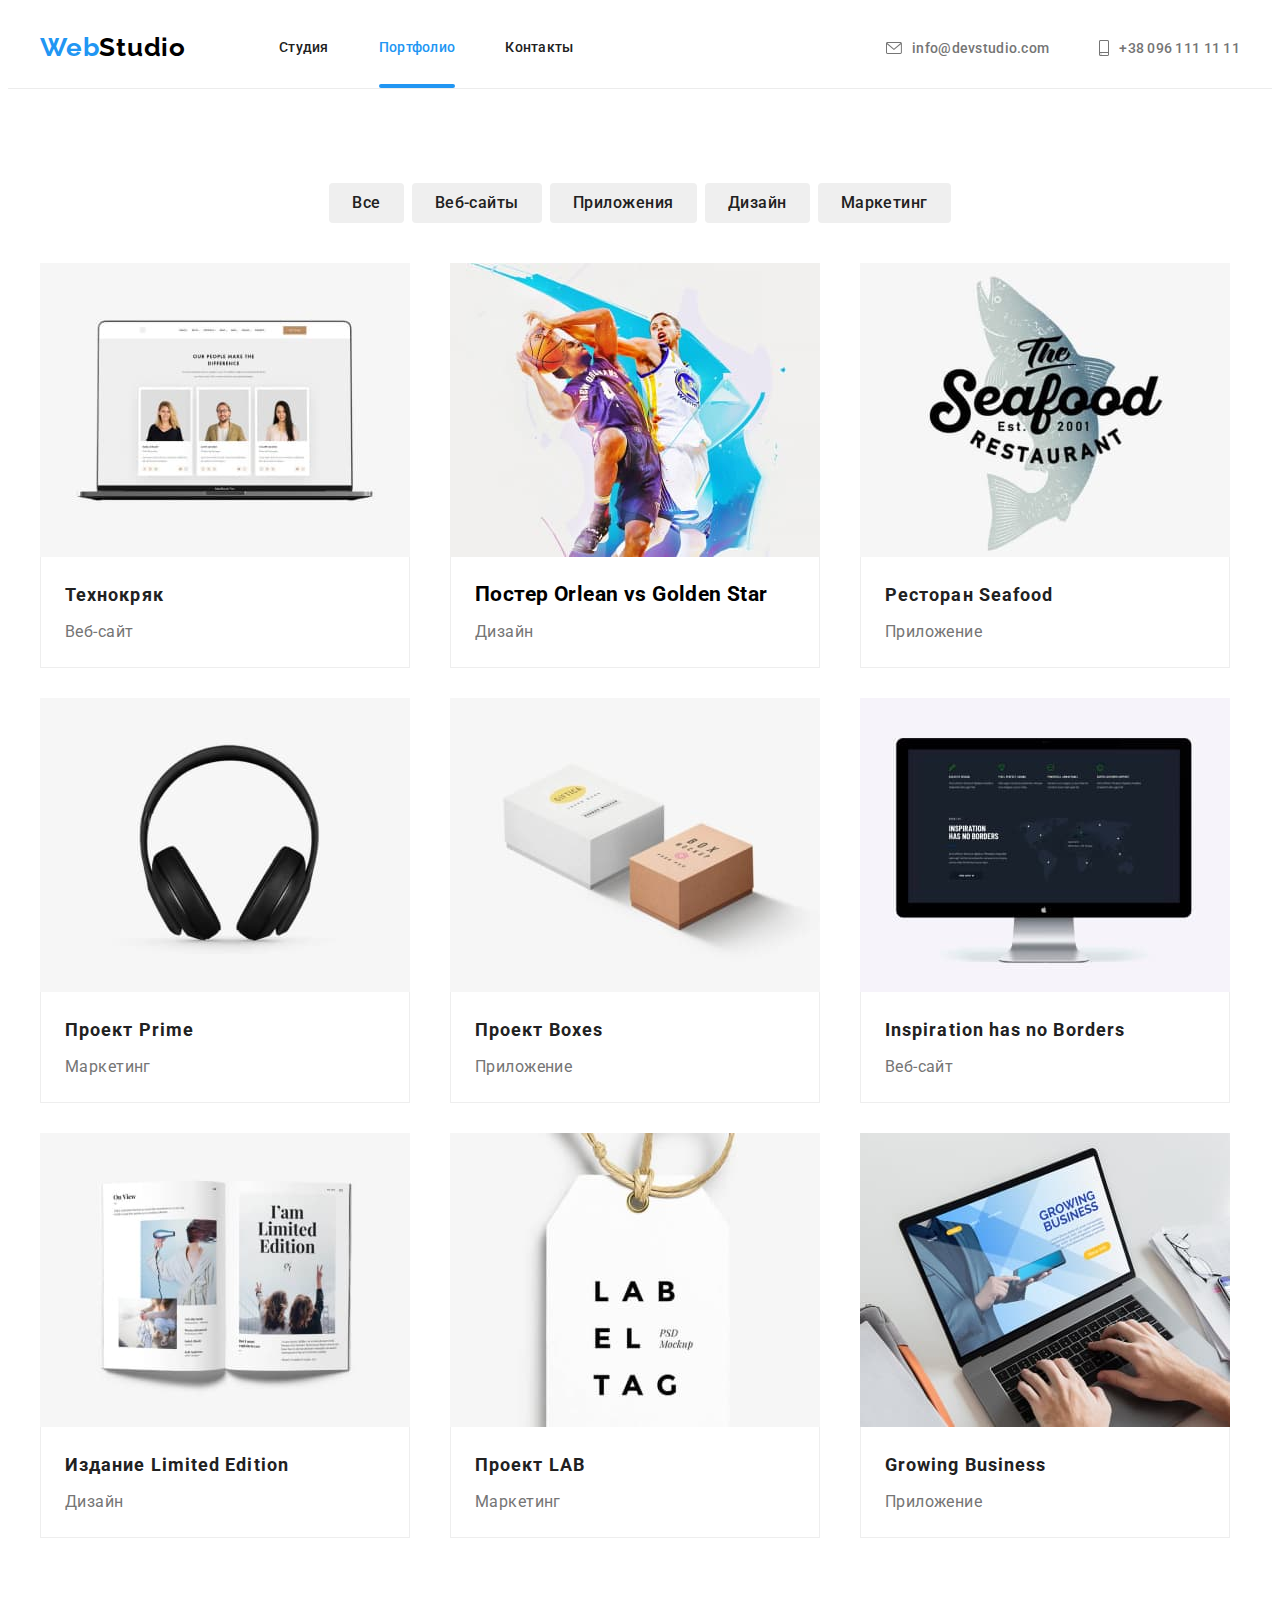
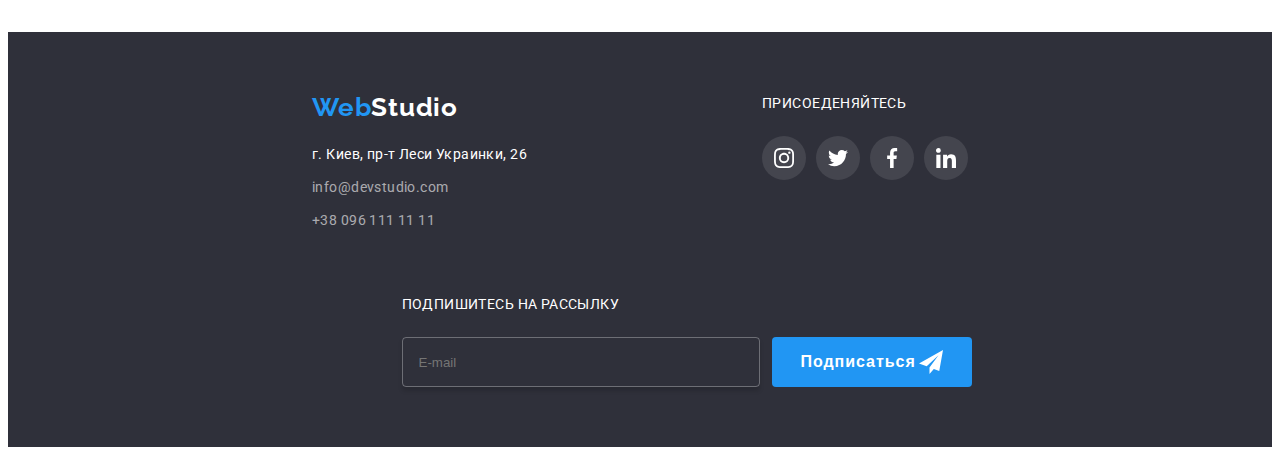
==== commit 6edcbe8c: "Correction work part 1" ====
--- a/portfolio.html
+++ b/portfolio.html
@@ -444,7 +444,8 @@
     <!--Футер-->
     <footer class="footer">
 
-        <div class="container">
+        <div class="container footer">
+            <div class="footer-contacts">
             <div class="footer-adress">
             <a href="" class="footer__logo logo"> <span class="logo-accent">Web</span><span
                     class="footer__logo--white">Studio</span></a>
@@ -495,6 +496,7 @@
                 </li>
             </ul>
         </div>
+    </div>
 
         <div class="subscribe">
 
--- a/css/main.min.css
+++ b/css/main.min.css
@@ -1,2 +1,2 @@
-:root{--primary-text-color: #757575;--secondary-text-color: #000000;--title-text-color: #212121;--accent-color: #2196f3;--primary-white-color: #ffffff;--secondary-white-color: rgba(255, 255, 255, 0.6)}body{background-color:var(--primary-white-color);font-family:'Roboto', sans-serif;letter-spacing:0.03em;font-size:14px;line-height:1.71}p,h1,h2,h3,h4,h5,h6{margin-top:0;margin-bottom:0}ul{list-style:none;margin-top:0;margin-bottom:0;padding-left:0}.images{display:block;max-width:100%;height:auto}a{text-decoration:none;color:inherit}.visually-hidden{position:absolute;width:1px;height:1px;margin:-1px;padding:0;overflow:hidden;border:0;clip:rect(0 0 0 0)}.container{width:100%;height:auto;padding-left:15px;padding-right:15px;margin:0 auto}@media screen and (min-width: 480px){.container{max-width:480px}}@media screen and (min-width: 768px){.container{max-width:768px}}@media screen and (min-width: 1200px){.container{max-width:1200px}}.button{display:inline-block;padding:6px 22px;text-align:center;border:1px solid transparent;border-radius:4px;font-family:Roboto;font-weight:500;font-size:16px;line-height:1.62;text-align:center;letter-spacing:0.03em;color:var(--title-text-color);cursor:pointer;transition-property:color, background-color, box-shadow, border-radius;transition-duration:250ms;transition-timing-function:cubic-bezier(0.4, 0, 0.2, 1)}.button:hover,.button:focus{color:#ffffff;background-color:var(--accent-color);box-shadow:0px 3px 1px rgba(0,0,0,0.1),0px 1px 2px rgba(0,0,0,0.08),0px 2px 2px rgba(0,0,0,0.12)}.logo{padding-top:16px;padding-bottom:16px;padding-left:15px;font-size:24px;line-height:1.16;font-family:Raleway, sans-serif;font-weight:700;letter-spacing:0.03em;text-decoration:none;color:var(--secondary-text-color)}@media screen and (min-width: 768px){.logo{padding-top:26px;padding-bottom:26px;margin-right:88px}}@media screen and (min-width: 1200px){.logo{margin-right:93px;padding-top:24px;padding-bottom:25px;font-size:26px;line-height:1.19}}.logo-accent{color:var(--accent-color)}.modal{position:absolute;width:528px;min-height:581px;padding:40px;border-radius:4px;left:50%;top:50%;transform:translate(-50%, -50%);background-color:var(--primary-white-color)}.modal__btn-close{width:30px;height:30px;border:1px solid rgba(0,0,0,0.1);background-color:unset;border-radius:50%;position:absolute;right:8px;top:8px;cursor:pointer}.modal__btn-close:hover,.modal__btn-close:focus{fill:var(--accent-color);transition:fill 250ms cubic-bezier(0.4, 0, 0.2, 1)}.btn-close__icon{top:17px;right:17px}.modal-form__text{display:block;font-size:20px;line-height:calc(23/20);text-align:center;letter-spacing:0.03em;margin-bottom:12px;color:var(--title-text-color)}.modal-form-field{margin-bottom:10px}.modal-form-field__label{display:block;font-size:12px;line-height:calc(14/12);letter-spacing:0.01em;margin-bottom:4px;color:var(--primary-text-color)}.modal-form-field__input{width:100%;height:40px;padding-left:42px;border:1px solid rgba(33,33,33,0.2);border-radius:4px;cursor:pointer}.modal-form-field__input:hover,.modal-form-field__input:focus{outline:transparent;fill:var(--accent-color);border-color:var(--accent-color);transition:fill 250ms cubic-bezier(0.4, 0, 0.2, 1)}.modal-form-field__wrap{position:relative;display:block}.modal-form-field__icon{position:absolute;top:50%;left:12px;transform:translateY(-50%);color:var(--title-text-color);fill:var(--title-text-color)}.modal-form-field__input:hover+.modal-form-field__icon,.modal-form-field__input:focus+.modal-form-field__icon{fill:var(--accent-color);transition:fill 250ms cubic-bezier(0.4, 0, 0.2, 1)}.modal-form-field__comment{display:block;width:100%;height:120px;border:1px solid rgba(33,33,33,0.2);border-radius:4px;resize:none;padding:12px 16px;cursor:pointer}.modal-form-field__comment:hover,.modal-form-field__comment:focus{border-color:var(--accent-color);transition:fill 250ms cubic-bezier(0.4, 0, 0.2, 1)}.modal-form-field__comment::placeholder{font-size:12px;line-height:calc(14/12);letter-spacing:0.01em;color:rgba(117,117,117,0.5)}.modal-form-field__check-label{display:flex;justify-content:center;align-items:center;font-size:14px;line-height:calc(24/14);letter-spacing:0.03em;cursor:pointer}.modal-form-field__checkbox:checked+.modal-form-field__check-label>.modal-form-field__icon-check{background-color:var(--accent-color);border:transparent}.modal-form-field__link{color:var(--accent-color);margin-left:5px}.modal-form-field__icon-check{width:16px;height:15px;border:2px solid var(--title-text-color);border-radius:2px;margin-right:8px;display:flex;align-items:center;justify-content:center}.modal-form__submit-btn{padding:10px 55px;margin:0 auto;margin-top:30px}.backdrop{position:fixed;width:100vw;height:100vh;background-color:rgba(0,0,0,0.2);top:0;transition:opacity 250ms cubic-bezier(0.4, 0, 0.2, 1),visibility 250ms cubic-bezier(0.4, 0, 0.2, 1)}.backdrop.is-hidden{opacity:0;visibility:hidden;pointer-events:none}.social{display:flex;justify-content:center;margin-top:16px}.icon-nets__link{width:44px;height:44px;display:flex;justify-content:center;align-items:center;border-radius:50%;fill:#afb1b8;transition-property:fill, background-color;transition-duration:250ms;transition-timing-function:cubic-bezier(0.4, 0, 0.2, 1)}.icon-nets__link:hover,.icon-nets__link:focus{fill:var(--primary-white-color);background-color:var(--accent-color)}.social__item{display:block;margin-right:10px}.social__item:last-child{margin-right:0}.section{padding-top:60px;padding-bottom:60px}@media screen and (min-width: 1200px){.section{padding-top:94px;padding-bottom:94px}}.section__title{margin-bottom:50px;font-weight:700;font-size:36px;line-height:1.17;text-align:center;color:var(--title-text-color)}.header .container{display:flex;align-items:center}.navigation{display:flex;align-items:center}.site-nav{display:none}@media screen and (min-width: 768px){.site-nav{display:flex;align-items:center}}.site-nav__item{position:relative}.site-nav__item:not(:last-child){margin-right:50px}.site-nav__link{display:inline-block;padding-top:32px;padding-bottom:32px;font-weight:500;font-size:14px;line-height:1.14;letter-spacing:0.02em;transition-property:color;transition-duration:250ms;transition-timing-function:cubic-bezier(0.4, 0, 0.2, 1);color:var(--title-text-color)}.site-nav__link:hover,.site-nav__link:focus{color:var(--accent-color)}.site-nav__link--current{color:var(--accent-color)}.site-nav__link--current::after{content:'';position:absolute;left:0;bottom:0;width:100%;height:4px;border-radius:2px;background-color:var(--accent-color)}.header{border-bottom:1px solid #ececec}.contacts{margin-left:auto}@media screen and (min-width: 1200px){.header .contacts{margin-left:auto;display:flex}}.contacts__item{display:none}@media screen and (min-width: 768px){.contacts__item{display:inline-block;display:flex;flex-direction:row;font-weight:500;font-size:12px;line-height:1.16;letter-spacing:0.02em;color:var(--primary-text-color)}}@media screen and (min-width: 768px) and (min-width: 1200px){.contacts__item{font-size:14px}.contacts__item:not(:last-child){margin-right:50px}}.contacts__link{transition-property:color;transition-duration:250ms;transition-timing-function:cubic-bezier(0.4, 0, 0.2, 1)}@media screen and (min-width: 1200px){.contacts__link{display:flex;align-items:center;padding-top:32px;padding-bottom:32px}}.contacts__link:hover,.contacts__link:focus{color:var(--accent-color)}.contacts__icon{margin-right:8px;fill:currentColor}@media screen and (min-width: 1200px){.contacts__icon{margin-right:10px}}.menu-open{margin-left:auto}@media screen and (min-width: 768px){.menu-open{display:none}}.mob-menu{width:100vw;height:100vh;position:fixed;top:0;left:0;padding-top:48px;padding-left:40px;padding-bottom:48px;display:flex;flex-wrap:wrap;background-color:var(--primary-white-color)}@media screen and (min-width: 768px){.mob-menu{display:none}}.mob-adresses{margin-top:auto}.modal-mob__btn-close{width:40px;height:40px;border:none;background-color:unset;position:absolute;right:15px;top:10px;cursor:pointer}.modal-mob__btn-close:hover,.modal-mob__btn-close:focus{fill:var(--accent-color);transition:fill 250ms cubic-bezier(0.4, 0, 0.2, 1)}.mob-menu-list__item{margin-bottom:32px}.mob-menu-list__item:last-child{margin-bottom:0}.mob-menu-list__link{font-weight:500;font-size:40px;line-height:1.175;letter-spacing:0.02em}.mob-menu-list__link:hover,.mob-menu-list__link:focus{color:var(--accent-color)}.mob-menu-list__link--current{color:var(--accent-color)}.mob-contacts__link{display:block;font-weight:500;letter-spacing:0.02em}.mob-tel{font-size:34px;line-height:1.17;margin-bottom:32px;color:var(--accent-color)}.mob-mail{font-size:24px;line-height:1.16;margin-bottom:64px;color:#757575}.mob-nets{display:flex;align-items:flex-end}.mob-nets__item{font-weight:500;font-size:18px;line-height:1.22;letter-spacing:0.02em;color:var(--accent-color)}.mob-nets__link{position:relative;margin-right:20px}.mob-nets__link::before{content:"";position:absolute;top:0;left:-10px;width:1px;height:22px;background-color:rgba(33,33,33,0.2)}.hero{max-width:480px;min-height:400px;padding:118px 0;margin-left:auto;margin-right:auto;background-image:linear-gradient(to right, rgba(47,48,58,0.4), rgba(47,48,58,0.4)),url(../images/hero/hero-bg-mob1x.jpg);background-repeat:no-repeat;background-position:center;background-size:cover;background-color:#c4c4c4}@media (min-device-pixel-ratio: 2), (min-resolution: 192dpi), (min-resolution: 2dppx){.hero{background-image:linear-gradient(to right, rgba(47,48,58,0.4), rgba(47,48,58,0.4)),url(../images/hero/hero-bg-mob2x.jpg)}}@media screen and (min-width: 768px){.hero{max-width:768px;background-image:linear-gradient(to right, rgba(47,48,58,0.4), rgba(47,48,58,0.4)),url(../images/hero/hero-bg-tab1x.jpg)}}@media screen and (min-width: 768px) and (min-device-pixel-ratio: 2), (min-resolution: 192dpi), (min-resolution: 2dppx){.hero{background-image:linear-gradient(to right, rgba(47,48,58,0.4), rgba(47,48,58,0.4)),url(../images/hero/hero-bg-tab2x.jpg)}}@media screen and (min-width: 1200px){.hero{max-width:1600px;height:600px;padding:200px 0;margin-left:auto;margin-right:auto;background-image:linear-gradient(to right, rgba(47,48,58,0.4), rgba(47,48,58,0.4)),url(../images/hero/hero-bg-desktop1x.jpg);background-image:linear-gradient(to right, rgba(47,48,58,0.4), rgba(47,48,58,0.4)),url(../images/hero/hero-bg-desktop2x.jpg)}}.hero__title{margin-right:auto;margin-left:auto;margin-bottom:30px;width:360px;text-align:center;font-weight:900;font-size:26px;line-height:1.62;text-align:center;letter-spacing:0.06em;text-transform:uppercase;color:var(--primary-white-color)}@media screen and (min-width: 1200px){.hero__title{width:696px;font-size:44px;line-height:1.36}}.hero__button{display:block;min-width:200px;border-radius:4px;margin-left:auto;margin-right:auto;padding:10px 32px;text-align:center;border:1px solid transparent;font-weight:700;font-size:16px;line-height:1.87;align-items:center;text-align:center;letter-spacing:0.06em;color:var(--primary-white-color);background-color:var(--accent-color);cursor:pointer}@media screen and (min-width: 768px){.preferences{display:flex;flex-wrap:wrap;margin:-15px}}@media screen and (min-width: 1200px){.preferences{flex-wrap:unset}}@media screen and (min-width: 768px){.preferences .preferences__item{width:calc((100% - 60px) / 2);margin:15px}}@media screen and (min-width: 1200px){.preferences .preferences__item{margin-right:30px}}@media screen and (min-width: 1200px){.preferences .preferences__item:last-child{margin-right:0}}.preferences__title{width:270px;text-align:center;margin-left:auto;margin-right:auto;margin-bottom:10px;font-weight:700;font-size:14px;line-height:1.14;text-transform:uppercase;color:var(--title-text-color)}@media screen and (min-width: 768px){.preferences__title{margin:0;text-align:start}}.preferences__text{width:450px;margin-bottom:30px;color:var(--primary-text-color)}@media screen and (min-width: 768px){.preferences__text{width:354px}}@media screen and (min-width: 1200px){.preferences__text{width:270px}}.preferences__box{display:flex;justify-content:center;align-items:center;margin-bottom:30px;width:450px;height:120px;background-color:#f5f4fa}@media screen and (min-width: 768px){.preferences__box{width:354px}}@media screen and (min-width: 1200px){.preferences__box{width:270px}}.preferences__icon-picture{border-radius:4px;justify-content:center}.section--no-padding-top{display:none;padding-top:0}@media screen and (min-width: 1200px){.section--no-padding-top{display:flex}}.activities{display:flex}.activities__item{display:inline-flex;align-items:flex-end;margin-right:30px;position:relative}.activities__item:last-child{margin-right:0}.activities__text{position:absolute;display:flex;justify-content:center;align-items:center;width:100%;min-height:70px;font-weight:bold;line-height:1.14;text-align:center;text-transform:uppercase;color:var(--primary-white-color);background-color:rgba(47,48,58,0.8)}.section--other-background{background-color:#f5f4fa;padding:60px 15px}@media screen and (min-width: 768px){.our-team{display:flex;flex-wrap:wrap;margin:-15px}}@media screen and (min-width: 1200px){.our-team{flex-wrap:unset}}.our-team .our-team__item{overflow:hidden;box-shadow:0px 1px 3px rgba(0,0,0,0.12),0px 1px 1px rgba(0,0,0,0.14),0px 2px 1px rgba(0,0,0,0.2);border-radius:0px 0px 4px 4px;margin-bottom:30px}@media screen and (min-width: 768px){.our-team .our-team__item{margin-right:15px;width:calc((100%-60px) / 2)}}@media screen and (min-width: 1200px){.our-team .our-team__item{width:calc((100%-90px) / 4)}.our-team .our-team__item:last-child{margin-right:0}}.our-team__content{padding-top:30px;padding-bottom:30px;background-color:var(--primary-white-color)}.our-team__title{text-align:center;margin-bottom:10px;font-weight:500;font-size:16px;line-height:1.19;text-align:center;color:var(--title-text-color)}.our-team__text{text-align:center;font-size:16px;line-height:1.19;text-align:center;color:var(--primary-text-color)}.clients{display:flex;flex-wrap:wrap;margin:-15px}@media screen and (min-width: 1200px){.clients{flex-wrap:unset;display:flex;justify-content:center;align-items:center}}.clients__item{height:92px;flex-basis:calc((100% - 60px) / 2);margin:15px}.clients__item:last-child{margin-right:0}@media screen and (min-width: 768px){.clients__item{flex-basis:calc((100% - 90px) / 3)}}@media screen and (min-width: 1200px){.clients__item{width:170px;margin-right:30px}}.clients__link{display:flex;justify-content:center;align-items:center;width:100%;height:100%;fill:#afb1b8;border:1px solid #afb1b8;border-radius:4px;transition-property:fill, border-color;transition-duration:250ms;transition-timing-function:cubic-bezier(0.4, 0, 0.2, 1)}.clients__link:hover,.clients__link:focus{fill:var(--accent-color);border-color:var(--accent-color)}.footer{padding-top:60px;background-color:#2f303a}@media screen and (min-width: 768px){.footer{padding-bottom:0}}@media screen and (min-width: 1200px){.footer{padding:60px 0}}.footer .container{display:flex;justify-content:center;align-items:center;flex-wrap:wrap;flex-direction:column;padding:0}@media screen and (min-width: 768px){.footer .container{padding-bottom:0}}@media screen and (min-width: 1200px){.footer .container{align-items:baseline;flex-direction:row}}@media screen and (min-width: 768px){.footer-contacts{display:flex}}.footer-adress{flex-grow:1;display:flex;flex-direction:column;text-align:center}@media screen and (min-width: 1200px){.footer-adress{align-items:flex-start}}.footer__logo{display:block;margin:0;padding:0;margin-bottom:20px;font-family:Raleway, sans-serif;font-weight:700;font-size:26px;line-height:1.19;letter-spacing:0.03em;text-decoration:none}.adress-variants{font-style:normal;margin-bottom:60px}@media screen and (min-width: 1200px){.adress-variants{margin-bottom:0}}.adress-variants-list__item{display:block;margin-bottom:9px;color:rgba(255,255,255,0.6);transition-property:color;transition-duration:250ms;transition-timing-function:cubic-bezier(0.4, 0, 0.2, 1)}.adress-variants-list__item:first-child{color:var(--primary-white-color)}.adress-variants-list__item:last-child{margin-bottom:0}@media screen and (min-width: 1200px){.adress-variants-list__item{text-align:start}}.adress-variants-list__link:hover,.adress-variants-list__link:focus{color:var(--accent-color)}.footer__logo--white{color:var(--primary-white-color)}@media screen and (min-width: 1200px){.social-nets{margin-left:70px}}.social-nets-list{display:flex;margin-top:20px}.social-nets-list__item{width:44px;height:44px;margin-right:10px}.social-nets-list__item:last-child{margin-right:0px;margin-bottom:60px}.social-nets-list__link{display:flex;justify-content:center;align-items:center;width:100%;height:100%;border-radius:50%;background-color:rgba(255,255,255,0.1);fill:var(--primary-white-color);transition-property:background-color;transition-duration:250ms;transition-timing-function:cubic-bezier(0.4, 0, 0.2, 1)}.social-nets-list__link:hover,.social-nets-list__link:focus{background-color:var(--accent-color)}.subscribe{display:flex;width:450px;margin-bottom:55px;justify-content:center;text-align:center}@media screen and (min-width: 1200px){.subscribe{width:570px;margin-left:93px;margin-bottom:0}}.social-nets__text,.suscribe-form__text{text-align:center;font-size:14px;font-weight:700px;color:var(--primary-white-color)}@media screen and (min-width: 1200px){.social-nets__text,.suscribe-form__text{text-align:start}}.suscribe-form__text,.email{display:block;text-align:center;margin-top:20px;margin-bottom:20px}@media screen and (min-width: 768px){.suscribe-form__text,.email{text-align:center}}@media screen and (min-width: 1200px){.suscribe-form__text,.email{margin-top:0;text-align:start}}.subscribe-steps{display:flex;flex-direction:column;justify-content:center;align-items:center}@media screen and (min-width: 1200px){.subscribe-steps{justify-content:space-between;align-items:baseline;width:570px;margin-top:20px;flex-direction:unset}}.subscribe-steps__email{display:block;padding-left:16px;padding-top:15px;padding-bottom:15px;margin-bottom:20px;width:460px;height:50px;border:1px solid rgba(255,255,255,0.3);box-sizing:border-box;border-radius:4px;box-shadow:0px 4px 4px rgba(0,0,0,0.15);background-color:transparent}@media screen and (min-width: 768px){.subscribe-steps__email{width:450px}}@media screen and (min-width: 1200px){.subscribe-steps__email{width:358px;margin-bottom:0}}.mail::placeholder{font-size:16px;line-height:calc(20/16);letter-spacing:0.03em;color:rgba(255,255,255,0.6)}.subscribe-steps__submit-btn,.modal-form__submit-btn{display:block;min-width:200px;border-radius:4px;padding:10px 62px 10px 29px;border:1px solid transparent;font-weight:700;font-size:16px;line-height:1.87;align-items:center;text-align:center;letter-spacing:0.06em;color:var(--primary-white-color);background-color:var(--accent-color);cursor:pointer}.subscribe-steps__submit-btn{display:flex;align-items:center;justify-content:space-between;min-width:200px;height:50px;padding:10px 28px}.filter{display:flex;flex-direction:row;flex-wrap:wrap;margin-bottom:40px;margin-right:8px}@media screen and (min-width: 768px){.filter{justify-content:center}}.filter__item{margin-right:8px;margin-bottom:15px}.filter__item:last-child{margin-right:0}@media screen and (min-width: 768px){.projects{display:flex;flex-wrap:wrap;margin-right:-30px;margin-top:-30px}}.projects__item{display:flex;width:450px;margin-top:30px;background:#ffffff;box-sizing:border-box}@media screen and (min-width: 768px){.projects__item{width:354px;flex-basis:calc((100% - 60px) / 2);margin-right:30px}}@media screen and (min-width: 1200px){.projects__item{flex-basis:calc((100% - 90px) / 3)}}.projects__link{transition-property:box-shadow;transition-duration:250ms;transition-timing-function:cubic-bezier(0.4, 0, 0.2, 1)}.projects__link:hover,.projects__link:focus{box-shadow:1px 4px 6px 0px rgba(0,0,0,0.16),0px 4px 4px 0px rgba(0,0,0,0.06),0px 1px 1px 0px rgba(0,0,0,0.12)}.projects__content{padding:20px 24px;border-left:1px solid #eee;border-right:1px solid #eee;border-bottom:1px solid #eee}.content__title{font-weight:700;font-size:18px;line-height:2;letter-spacing:0.06em;color:var(--title-text-color)}.content__text{margin-top:4px;font-size:16px;line-height:1.87;color:var(--primary-text-color)}.projects__thumb{position:relative;overflow:hidden}.projects__description{position:absolute;top:0;left:0;height:100%;padding:63px 24px;transform:translateY(100%);transition:transform 250ms cubic-bezier(0.4, 0, 0.2, 1);font-size:18px;line-height:1.55;background-color:rgba(33,150,243,0.9);color:var(--primary-white-color)}.projects__link:hover .projects__description,.projects__link:focus .projects__description{transform:translateY(0)}
+:root{--primary-text-color: #757575;--secondary-text-color: #000000;--title-text-color: #212121;--accent-color: #2196f3;--primary-white-color: #ffffff;--secondary-white-color: rgba(255, 255, 255, 0.6)}body{background-color:var(--primary-white-color);font-family:'Roboto', sans-serif;letter-spacing:0.03em;font-size:14px;line-height:1.71}p,h1,h2,h3,h4,h5,h6{margin-top:0;margin-bottom:0}ul{list-style:none;margin-top:0;margin-bottom:0;padding-left:0}.images{display:block;max-width:100%;height:auto}a{text-decoration:none;color:inherit}.visually-hidden{position:absolute;width:1px;height:1px;margin:-1px;padding:0;overflow:hidden;border:0;clip:rect(0 0 0 0)}.container{padding-left:15px;padding-right:15px;margin:0 auto}@media screen and (min-width: 480px){.container{width:480px}}@media screen and (min-width: 768px){.container{width:768px}}@media screen and (min-width: 1200px){.container{width:1200px}}.button{display:inline-block;padding:6px 22px;text-align:center;border:1px solid transparent;border-radius:4px;font-family:Roboto;font-weight:500;font-size:16px;line-height:1.62;text-align:center;letter-spacing:0.03em;color:var(--title-text-color);cursor:pointer;transition-property:color, background-color, box-shadow, border-radius;transition-duration:250ms;transition-timing-function:cubic-bezier(0.4, 0, 0.2, 1)}.button:hover,.button:focus{color:#ffffff;background-color:var(--accent-color);box-shadow:0px 3px 1px rgba(0,0,0,0.1),0px 1px 2px rgba(0,0,0,0.08),0px 2px 2px rgba(0,0,0,0.12)}.logo{padding-top:16px;padding-bottom:16px;font-size:24px;line-height:1.16;font-family:Raleway, sans-serif;font-weight:700;letter-spacing:0.03em;text-decoration:none;color:var(--secondary-text-color)}@media screen and (min-width: 768px){.logo{padding-top:26px;padding-bottom:26px;margin-right:88px}}@media screen and (min-width: 1200px){.logo{margin-right:93px;padding-top:24px;padding-bottom:25px;font-size:26px;line-height:1.19}}.logo-accent{color:var(--accent-color);margin:0}.modal{position:absolute;width:528px;min-height:581px;padding:40px;border-radius:4px;left:50%;top:50%;transform:translate(-50%, -50%);background-color:var(--primary-white-color)}.modal__btn-close{width:30px;height:30px;border:1px solid rgba(0,0,0,0.1);background-color:unset;border-radius:50%;position:absolute;right:8px;top:8px;cursor:pointer}.modal__btn-close:hover,.modal__btn-close:focus{fill:var(--accent-color);transition:fill 250ms cubic-bezier(0.4, 0, 0.2, 1)}.btn-close__icon{top:17px;right:17px}.modal-form__text{display:block;font-size:20px;line-height:calc(23/20);text-align:center;letter-spacing:0.03em;margin-bottom:12px;color:var(--title-text-color)}.modal-form-field{margin-bottom:10px}.modal-form-field__label{display:block;font-size:12px;line-height:calc(14/12);letter-spacing:0.01em;margin-bottom:4px;color:var(--primary-text-color)}.modal-form-field__input{width:100%;height:40px;padding-left:42px;border:1px solid rgba(33,33,33,0.2);border-radius:4px;cursor:pointer}.modal-form-field__input:hover,.modal-form-field__input:focus{outline:transparent;fill:var(--accent-color);border-color:var(--accent-color);transition:fill 250ms cubic-bezier(0.4, 0, 0.2, 1)}.modal-form-field__wrap{position:relative;display:block}.modal-form-field__icon{position:absolute;top:50%;left:12px;transform:translateY(-50%);color:var(--title-text-color);fill:var(--title-text-color)}.modal-form-field__input:hover+.modal-form-field__icon,.modal-form-field__input:focus+.modal-form-field__icon{fill:var(--accent-color);transition:fill 250ms cubic-bezier(0.4, 0, 0.2, 1)}.modal-form-field__comment{display:block;width:100%;height:120px;border:1px solid rgba(33,33,33,0.2);border-radius:4px;resize:none;padding:12px 16px;cursor:pointer}.modal-form-field__comment:hover,.modal-form-field__comment:focus{border-color:var(--accent-color);transition:fill 250ms cubic-bezier(0.4, 0, 0.2, 1)}.modal-form-field__comment::placeholder{font-size:12px;line-height:calc(14/12);letter-spacing:0.01em;color:rgba(117,117,117,0.5)}.modal-form-field__check-label{display:flex;justify-content:center;align-items:center;font-size:14px;line-height:calc(24/14);letter-spacing:0.03em;cursor:pointer;fill:var(--primary-white-color)}.modal-form-field__checkbox:checked+.modal-form-field__check-label>.modal-form-field__icon-check{background-color:var(--accent-color);border:transparent}.modal-form-field__link{color:var(--accent-color);margin-left:5px}.modal-form-field__icon-check{width:16px;height:15px;border:2px solid var(--title-text-color);border-radius:2px;margin-right:8px;display:flex;align-items:center;justify-content:center}.modal-form__submit-btn{padding:10px 55px;margin:0 auto;margin-top:30px}.backdrop{position:fixed;width:100vw;height:100vh;background-color:rgba(0,0,0,0.2);top:0;transition:opacity 250ms cubic-bezier(0.4, 0, 0.2, 1),visibility 250ms cubic-bezier(0.4, 0, 0.2, 1)}.backdrop.is-hidden{opacity:0;visibility:hidden;pointer-events:none}.social{display:flex;justify-content:center;margin-top:16px}.icon-nets__link{width:44px;height:44px;display:flex;justify-content:center;align-items:center;border-radius:50%;fill:#afb1b8;transition-property:fill, background-color;transition-duration:250ms;transition-timing-function:cubic-bezier(0.4, 0, 0.2, 1)}.icon-nets__link:hover,.icon-nets__link:focus{fill:var(--primary-white-color);background-color:var(--accent-color)}.social__item{display:block;margin-right:10px}.social__item:last-child{margin-right:0}.section{padding-top:60px;padding-bottom:60px}@media screen and (min-width: 1200px){.section{padding-top:94px;padding-bottom:94px}}.section__title{margin-bottom:50px;font-weight:700;font-size:36px;line-height:1.17;text-align:center;color:var(--title-text-color)}.header .container{display:flex;align-items:center}.navigation{display:flex;align-items:center}.site-nav{display:none}@media screen and (min-width: 768px){.site-nav{display:flex;align-items:center}}.site-nav__item{position:relative}.site-nav__item:not(:last-child){margin-right:50px}.site-nav__link{display:inline-block;padding-top:32px;padding-bottom:32px;font-weight:500;font-size:14px;line-height:1.14;letter-spacing:0.02em;transition-property:color;transition-duration:250ms;transition-timing-function:cubic-bezier(0.4, 0, 0.2, 1);color:var(--title-text-color)}.site-nav__link:hover,.site-nav__link:focus{color:var(--accent-color)}.site-nav__link--current{color:var(--accent-color)}.site-nav__link--current::after{content:'';position:absolute;left:0;bottom:0;width:100%;height:4px;border-radius:2px;background-color:var(--accent-color)}.header{border-bottom:1px solid #ececec;display:flex;align-items:baseline}.contacts{margin-left:auto}@media screen and (min-width: 1200px){.header .contacts{margin-left:auto;display:flex}}.contacts__item{display:none}@media screen and (min-width: 768px){.contacts__item{display:inline-block;display:flex;flex-direction:row;font-weight:500;font-size:12px;line-height:1.16;letter-spacing:0.02em;color:var(--primary-text-color)}}@media screen and (min-width: 768px) and (min-width: 1200px){.contacts__item{font-size:14px}.contacts__item:not(:last-child){margin-right:50px}}.contacts__link{transition-property:color;transition-duration:250ms;transition-timing-function:cubic-bezier(0.4, 0, 0.2, 1)}@media screen and (min-width: 1200px){.contacts__link{display:flex;align-items:center;padding-top:32px;padding-bottom:32px}}.contacts__link:hover,.contacts__link:focus{color:var(--accent-color)}.contacts__icon{margin-right:8px;fill:currentColor}@media screen and (min-width: 1200px){.contacts__icon{margin-right:10px}}.menu-open{margin-top:10px;margin-right:10px;background:transparent}@media screen and (min-width: 768px){.menu-open{display:none}}.menu-open__icon{fill:var(--secondary-text-color)}.menu-open__icon:hover,.menu-open__icon:focus{fill:var(--accent-color);transition:fill 250ms cubic-bezier(0.4, 0, 0.2, 1)}.mob-menu{width:100vw;height:100vh;position:fixed;top:0;left:0;padding-top:48px;padding-left:40px;padding-bottom:48px;display:flex;flex-wrap:wrap;background-color:var(--primary-white-color)}@media screen and (min-width: 768px){.mob-menu{display:none}}.mob-adresses{margin-top:auto}.modal-mob__btn-close{width:40px;height:40px;border:none;background-color:unset;position:absolute;right:15px;top:10px;cursor:pointer}.modal-mob__btn-close:hover,.modal-mob__btn-close:focus{fill:var(--accent-color);transition:fill 250ms cubic-bezier(0.4, 0, 0.2, 1)}.mob-menu-list__item{margin-bottom:32px}.mob-menu-list__item:last-child{margin-bottom:0}.mob-menu-list__link{font-weight:500;font-size:40px;line-height:1.175;letter-spacing:0.02em}.mob-menu-list__link:hover,.mob-menu-list__link:focus{color:var(--accent-color)}.mob-menu-list__link--current{color:var(--accent-color)}.mob-contacts__link{display:block;font-weight:500;letter-spacing:0.02em}.mob-tel{font-size:34px;line-height:1.17;margin-bottom:32px;color:var(--accent-color)}.mob-mail{font-size:24px;line-height:1.16;margin-bottom:64px;color:#757575}.mob-nets{display:flex;align-items:flex-end}.mob-nets__item{font-weight:500;font-size:18px;line-height:1.22;letter-spacing:0.02em;color:var(--accent-color)}.mob-nets__link{position:relative;margin-right:20px}.mob-nets__link::before{content:"";position:absolute;top:0;left:-10px;width:1px;height:22px;background-color:rgba(33,33,33,0.2)}.mob-menu.is-hidden{opacity:0;visibility:hidden;pointer-events:none}.hero{max-width:1600px;min-height:400px;padding:118px 0;margin-left:auto;margin-right:auto;background-image:linear-gradient(to right, rgba(47,48,58,0.4), rgba(47,48,58,0.4)),url(../images/hero/hero-bg-mob1x.jpg);background-repeat:no-repeat;background-position:center;background-size:cover;background-color:#c4c4c4}@media (min-device-pixel-ratio: 2), (min-resolution: 192dpi), (min-resolution: 2dppx){.hero{background-image:linear-gradient(to right, rgba(47,48,58,0.4), rgba(47,48,58,0.4)),url(../images/hero/hero-bg-mob2x.jpg)}}@media screen and (min-width: 1200px){.hero{height:600px;padding:200px 0;margin-left:auto;margin-right:auto;background-image:linear-gradient(to right, rgba(47,48,58,0.4), rgba(47,48,58,0.4)),url(../images/hero/hero-bg-desktop1x.jpg);background-image:linear-gradient(to right, rgba(47,48,58,0.4), rgba(47,48,58,0.4)),url(../images/hero/hero-bg-desktop2x.jpg)}}.hero__title{margin-right:auto;margin-left:auto;margin-bottom:30px;width:360px;text-align:center;font-weight:900;font-size:26px;line-height:1.62;text-align:center;letter-spacing:0.06em;text-transform:uppercase;color:var(--primary-white-color)}@media screen and (min-width: 1200px){.hero__title{width:696px;font-size:44px;line-height:1.36}}.hero__button{display:block;min-width:200px;border-radius:4px;margin-left:auto;margin-right:auto;padding:10px 32px;text-align:center;border:1px solid transparent;font-weight:700;font-size:16px;line-height:1.87;align-items:center;text-align:center;letter-spacing:0.06em;color:var(--primary-white-color);background-color:var(--accent-color);cursor:pointer}@media screen and (min-width: 768px){.preferences{display:flex;flex-wrap:wrap;margin:-15px}}@media screen and (min-width: 1200px){.preferences{flex-wrap:unset}}.preferences .preferences__item:not(:last-child){margin-bottom:30px}@media screen and (min-width: 768px){.preferences .preferences__item{width:calc((100% - 60px) / 2);margin:15px}}@media screen and (min-width: 1200px){.preferences .preferences__item{margin-right:30px}}@media screen and (min-width: 1200px){.preferences .preferences__item:last-child{margin-right:0}}.preferences__title{text-align:center;margin-left:auto;margin-right:auto;margin-bottom:10px;font-weight:700;font-size:14px;line-height:1.14;text-transform:uppercase;color:var(--title-text-color)}@media screen and (min-width: 768px){.preferences__title{margin:0;text-align:start}}.preferences__text{color:var(--primary-text-color)}@media screen and (min-width: 1200px){.preferences__text{width:270px}}.preferences__box{display:flex;justify-content:center;align-items:center;margin-bottom:30px;width:450px;height:120px;background-color:#f5f4fa}@media screen and (min-width: 768px){.preferences__box{width:354px}}@media screen and (min-width: 1200px){.preferences__box{width:270px}}.preferences__icon-picture{border-radius:4px;justify-content:center}.section--no-padding-top{display:none;padding-top:0}@media screen and (min-width: 1200px){.section--no-padding-top{display:flex}}.activities{display:flex}.activities__item{display:inline-flex;align-items:flex-end;margin-right:30px;position:relative}.activities__item:last-child{margin-right:0}.activities__text{position:absolute;display:flex;justify-content:center;align-items:center;width:100%;min-height:70px;font-weight:bold;line-height:1.14;text-align:center;text-transform:uppercase;color:var(--primary-white-color);background-color:rgba(47,48,58,0.8)}.section--other-background{background-color:#f5f4fa;padding:60px 0}@media screen and (min-width: 768px){.our-team{display:flex;flex-wrap:wrap;margin:-15px}}@media screen and (min-width: 1200px){.our-team{flex-wrap:unset}}.our-team .our-team__item{overflow:hidden;box-shadow:0px 1px 3px rgba(0,0,0,0.12),0px 1px 1px rgba(0,0,0,0.14),0px 2px 1px rgba(0,0,0,0.2);border-radius:0px 0px 4px 4px}@media screen and (min-width: 768px){.our-team .our-team__item{margin:15px;width:calc((100% - 60px) / 2)}}@media screen and (min-width: 1200px){.our-team .our-team__item{width:calc((100% - 90px) / 4)}.our-team .our-team__item:last-child{margin-right:0}}.our-team__content{padding-top:30px;padding-bottom:30px;background-color:var(--primary-white-color)}.our-team__title{text-align:center;margin-bottom:10px;font-weight:500;font-size:16px;line-height:1.19;text-align:center;color:var(--title-text-color)}.our-team__text{text-align:center;font-size:16px;line-height:1.19;text-align:center;color:var(--primary-text-color)}.clients{display:flex;flex-wrap:wrap;margin:-15px}@media screen and (min-width: 1200px){.clients{flex-wrap:unset;display:flex;justify-content:center;align-items:center}}.clients__item{height:92px;flex-basis:calc((100% - 60px) / 2);margin:15px}@media screen and (min-width: 768px){.clients__item{flex-basis:calc((100% - 90px) / 3)}}@media screen and (min-width: 1200px){.clients__item{width:170px;margin-right:30px}}.clients__link{display:flex;justify-content:center;align-items:center;width:100%;height:100%;fill:#afb1b8;border:1px solid #afb1b8;border-radius:4px;transition-property:fill, border-color;transition-duration:250ms;transition-timing-function:cubic-bezier(0.4, 0, 0.2, 1)}.clients__link:hover,.clients__link:focus{fill:var(--accent-color);border-color:var(--accent-color)}.footer{padding-top:60px;background-color:#2f303a}@media screen and (min-width: 768px){.footer{padding-bottom:60px}}@media screen and (min-width: 1200px){.footer{padding:60px 0}}.footer .container{display:flex;justify-content:center;align-items:center;flex-wrap:wrap;flex-direction:column;padding:0}@media screen and (min-width: 768px){.footer .container{padding-bottom:0}}@media screen and (min-width: 1200px){.footer .container{align-items:baseline;flex-direction:row}}.footer-contacts{margin-bottom:60px}@media screen and (min-width: 768px){.footer-contacts{margin-bottom:0;display:flex}}.footer-adress{flex-grow:1;display:flex;flex-direction:column;text-align:center;margin-bottom:60px}@media screen and (min-width: 768px){.footer-adress{margin-right:165px}}@media screen and (min-width: 1200px){.footer-adress{align-items:flex-start}}.footer__logo{display:block;margin:0;padding:0;margin-bottom:20px;font-family:Raleway, sans-serif;font-weight:700;font-size:26px;line-height:1.19;letter-spacing:0.03em;text-decoration:none}.adress-variants{font-style:normal}@media screen and (min-width: 1200px){.adress-variants{margin-bottom:0}}.adress-variants-list__item{display:block;margin-bottom:9px;color:rgba(255,255,255,0.6);transition-property:color;transition-duration:250ms;transition-timing-function:cubic-bezier(0.4, 0, 0.2, 1)}.adress-variants-list__item:first-child{color:var(--primary-white-color)}.adress-variants-list__item:last-child{margin-bottom:0}@media screen and (min-width: 1200px){.adress-variants-list__item{text-align:start}}.adress-variants-list__link:hover,.adress-variants-list__link:focus{color:var(--accent-color)}.footer__logo--white{color:var(--primary-white-color)}@media screen and (min-width: 1200px){.social-nets{margin-left:70px}}.social-nets-list{display:flex;margin-top:20px}.social-nets-list__item{width:44px;height:44px;margin-right:10px}.social-nets-list__item:last-child{margin-right:0px}.social-nets-list__link{display:flex;justify-content:center;align-items:center;width:100%;height:100%;border-radius:50%;background-color:rgba(255,255,255,0.1);fill:var(--primary-white-color);transition-property:background-color;transition-duration:250ms;transition-timing-function:cubic-bezier(0.4, 0, 0.2, 1)}.social-nets-list__link:hover,.social-nets-list__link:focus{background-color:var(--accent-color)}.subscribe{display:flex;width:450px;margin-bottom:55px;justify-content:center;text-align:center}@media screen and (min-width: 768px){.subscribe{margin-bottom:0}}@media screen and (min-width: 1200px){.subscribe{width:570px;margin-left:93px;margin-bottom:0}}.social-nets__text,.suscribe-form__text{text-align:center;font-size:14px;font-weight:700px;color:var(--primary-white-color)}@media screen and (min-width: 1200px){.social-nets__text,.suscribe-form__text{text-align:start}}.suscribe-form__text,.email{display:block;text-align:center;margin-bottom:20px}@media screen and (min-width: 768px){.suscribe-form__text,.email{text-align:center}}@media screen and (min-width: 1200px){.suscribe-form__text,.email{margin-top:0;text-align:start}}.subscribe-steps{display:flex;flex-direction:column;justify-content:center;align-items:center}@media screen and (min-width: 1200px){.subscribe-steps{justify-content:space-between;align-items:baseline;width:570px;margin-top:20px;flex-direction:unset}}.subscribe-steps__email{display:block;padding-left:16px;padding-top:15px;padding-bottom:15px;margin-bottom:20px;width:460px;height:50px;border:1px solid rgba(255,255,255,0.3);box-sizing:border-box;border-radius:4px;box-shadow:0px 4px 4px rgba(0,0,0,0.15);background-color:transparent}@media screen and (min-width: 768px){.subscribe-steps__email{width:450px}}@media screen and (min-width: 1200px){.subscribe-steps__email{width:358px;margin-bottom:0}}.mail::placeholder{font-size:16px;line-height:calc(20/16);letter-spacing:0.03em;color:rgba(255,255,255,0.6)}.subscribe-steps__submit-btn,.modal-form__submit-btn{display:block;min-width:200px;border-radius:4px;padding:10px 62px 10px 29px;border:1px solid transparent;font-weight:700;font-size:16px;line-height:1.87;align-items:center;text-align:center;letter-spacing:0.06em;color:var(--primary-white-color);background-color:var(--accent-color);cursor:pointer}.subscribe-steps__submit-btn{display:flex;align-items:center;justify-content:space-between;min-width:200px;height:50px;padding:10px 28px}.filter{display:flex;flex-direction:row;flex-wrap:wrap;margin-bottom:40px}@media screen and (min-width: 768px){.filter{justify-content:center}}.filter__item{margin-right:8px}.filter__item:nth-child(-n+3){margin-bottom:15px}@media screen and (min-width: 768px){.filter__item:nth-child(-n+3){margin-bottom:0}}.filter__item:last-child{margin-right:0}@media screen and (min-width: 768px){.projects{display:flex;flex-wrap:wrap;margin-right:-30px;margin-top:-30px}}.projects__item{display:flex;width:450px;margin-top:30px;background:#ffffff;box-sizing:border-box}@media screen and (min-width: 768px){.projects__item{width:354px;flex-basis:calc((100% - 60px) / 2);margin-right:30px}}@media screen and (min-width: 1200px){.projects__item{flex-basis:calc((100% - 90px) / 3)}}.projects__link{transition-property:box-shadow;transition-duration:250ms;transition-timing-function:cubic-bezier(0.4, 0, 0.2, 1)}.projects__link:hover,.projects__link:focus{box-shadow:1px 4px 6px 0px rgba(0,0,0,0.16),0px 4px 4px 0px rgba(0,0,0,0.06),0px 1px 1px 0px rgba(0,0,0,0.12)}.projects__content{padding:20px 24px;border-left:1px solid #eee;border-right:1px solid #eee;border-bottom:1px solid #eee}.content__title{font-weight:700;font-size:18px;line-height:2;letter-spacing:0.06em;color:var(--title-text-color)}.content__text{margin-top:4px;font-size:16px;line-height:1.87;color:var(--primary-text-color)}.projects__thumb{position:relative;overflow:hidden}.projects__description{position:absolute;top:0;left:0;height:100%;padding:63px 24px;transform:translateY(100%);transition:transform 250ms cubic-bezier(0.4, 0, 0.2, 1);font-size:18px;line-height:1.55;background-color:rgba(33,150,243,0.9);color:var(--primary-white-color)}.projects__link:hover .projects__description,.projects__link:focus .projects__description{transform:translateY(0)}
 /*# sourceMappingURL=main.min.css.map */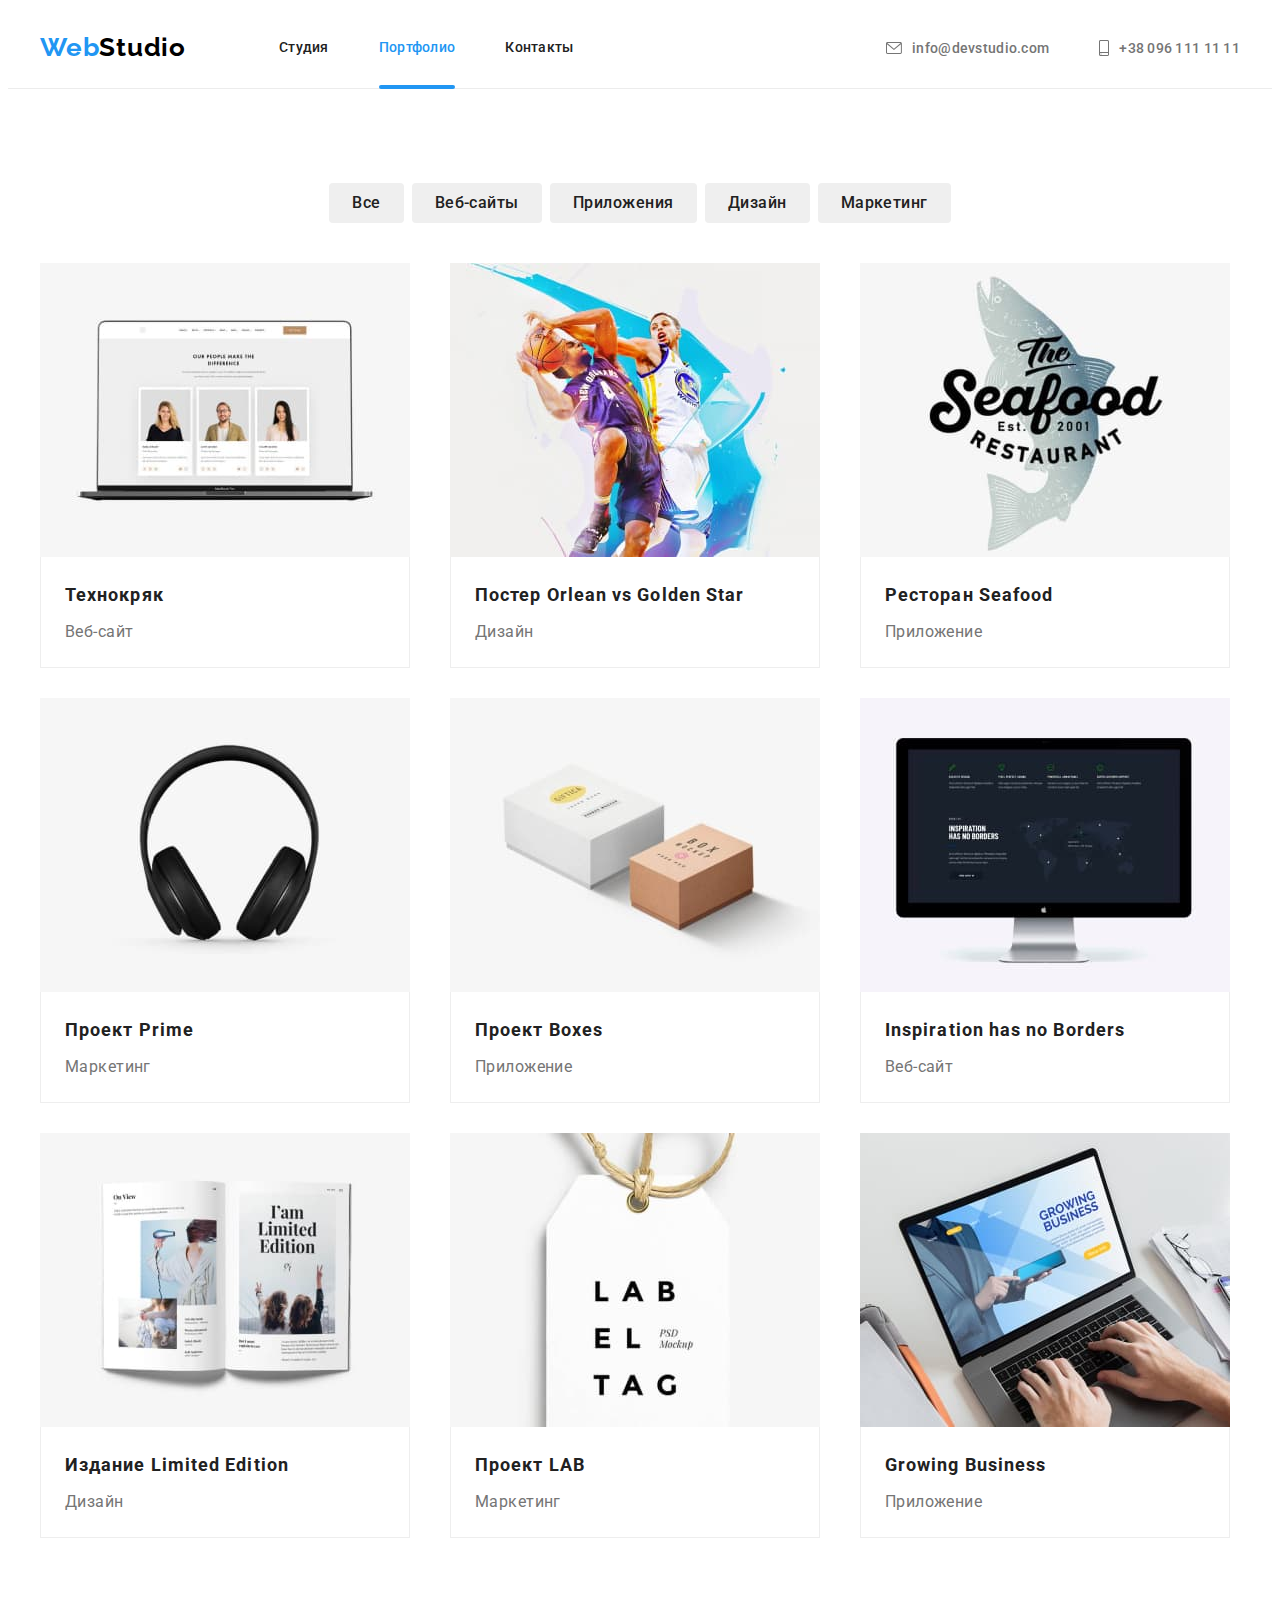
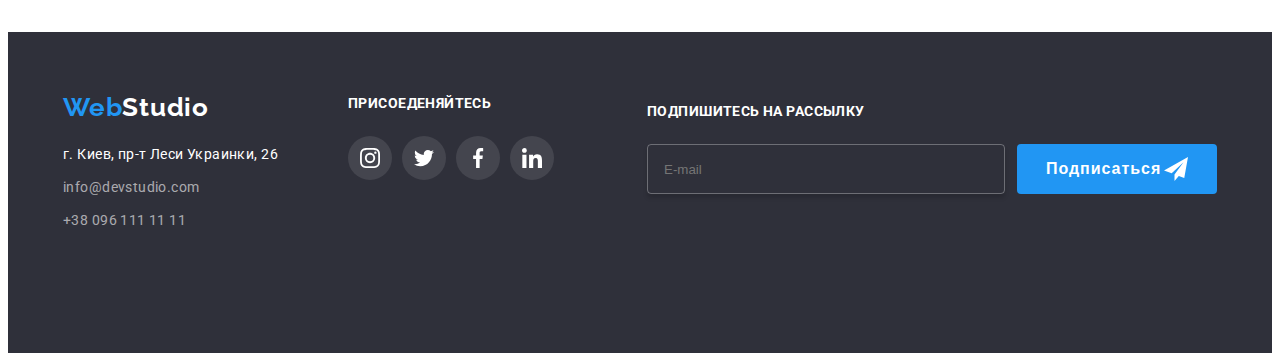
==== commit b582ea92: "Small improvement" ====
--- a/portfolio.html
+++ b/portfolio.html
@@ -147,7 +147,7 @@
                             <p class="projects__description">Технокряк это современная площадка распространения коронавируса. Компании используют эту платформу для цифрового шпионажа и атак на защищённые сервера конкурентов.</p>
                         </div>  
                             <div class="projects__content">
-                                <h2 class="projects-title">Постер <span lang="en">Orlean vs Golden Star</span></h2>
+                                <h2 class="content__title">Постер <span lang="en">Orlean vs Golden Star</span></h2>
                                 <p class="content__text">Дизайн</p>
                             </div>
                         </a>
--- a/css/main.min.css
+++ b/css/main.min.css
@@ -1,2 +1,2 @@
-:root{--primary-text-color: #757575;--secondary-text-color: #000000;--title-text-color: #212121;--accent-color: #2196f3;--primary-white-color: #ffffff;--secondary-white-color: rgba(255, 255, 255, 0.6)}body{background-color:var(--primary-white-color);font-family:'Roboto', sans-serif;letter-spacing:0.03em;font-size:14px;line-height:1.71}p,h1,h2,h3,h4,h5,h6{margin-top:0;margin-bottom:0}ul{list-style:none;margin-top:0;margin-bottom:0;padding-left:0}.images{display:block;max-width:100%;height:auto}a{text-decoration:none;color:inherit}.visually-hidden{position:absolute;width:1px;height:1px;margin:-1px;padding:0;overflow:hidden;border:0;clip:rect(0 0 0 0)}.container{padding-left:15px;padding-right:15px;margin:0 auto}@media screen and (min-width: 480px){.container{width:480px}}@media screen and (min-width: 768px){.container{width:768px}}@media screen and (min-width: 1200px){.container{width:1200px}}.button{display:inline-block;padding:6px 22px;text-align:center;border:1px solid transparent;border-radius:4px;font-family:Roboto;font-weight:500;font-size:16px;line-height:1.62;text-align:center;letter-spacing:0.03em;color:var(--title-text-color);cursor:pointer;transition-property:color, background-color, box-shadow, border-radius;transition-duration:250ms;transition-timing-function:cubic-bezier(0.4, 0, 0.2, 1)}.button:hover,.button:focus{color:#ffffff;background-color:var(--accent-color);box-shadow:0px 3px 1px rgba(0,0,0,0.1),0px 1px 2px rgba(0,0,0,0.08),0px 2px 2px rgba(0,0,0,0.12)}.logo{padding-top:16px;padding-bottom:16px;font-size:24px;line-height:1.16;font-family:Raleway, sans-serif;font-weight:700;letter-spacing:0.03em;text-decoration:none;color:var(--secondary-text-color)}@media screen and (min-width: 768px){.logo{padding-top:26px;padding-bottom:26px;margin-right:88px}}@media screen and (min-width: 1200px){.logo{margin-right:93px;padding-top:24px;padding-bottom:25px;font-size:26px;line-height:1.19}}.logo-accent{color:var(--accent-color);margin:0}.modal{position:absolute;width:528px;min-height:581px;padding:40px;border-radius:4px;left:50%;top:50%;transform:translate(-50%, -50%);background-color:var(--primary-white-color)}.modal__btn-close{width:30px;height:30px;border:1px solid rgba(0,0,0,0.1);background-color:unset;border-radius:50%;position:absolute;right:8px;top:8px;cursor:pointer}.modal__btn-close:hover,.modal__btn-close:focus{fill:var(--accent-color);transition:fill 250ms cubic-bezier(0.4, 0, 0.2, 1)}.btn-close__icon{top:17px;right:17px}.modal-form__text{display:block;font-size:20px;line-height:calc(23/20);text-align:center;letter-spacing:0.03em;margin-bottom:12px;color:var(--title-text-color)}.modal-form-field{margin-bottom:10px}.modal-form-field__label{display:block;font-size:12px;line-height:calc(14/12);letter-spacing:0.01em;margin-bottom:4px;color:var(--primary-text-color)}.modal-form-field__input{width:100%;height:40px;padding-left:42px;border:1px solid rgba(33,33,33,0.2);border-radius:4px;cursor:pointer}.modal-form-field__input:hover,.modal-form-field__input:focus{outline:transparent;fill:var(--accent-color);border-color:var(--accent-color);transition:fill 250ms cubic-bezier(0.4, 0, 0.2, 1)}.modal-form-field__wrap{position:relative;display:block}.modal-form-field__icon{position:absolute;top:50%;left:12px;transform:translateY(-50%);color:var(--title-text-color);fill:var(--title-text-color)}.modal-form-field__input:hover+.modal-form-field__icon,.modal-form-field__input:focus+.modal-form-field__icon{fill:var(--accent-color);transition:fill 250ms cubic-bezier(0.4, 0, 0.2, 1)}.modal-form-field__comment{display:block;width:100%;height:120px;border:1px solid rgba(33,33,33,0.2);border-radius:4px;resize:none;padding:12px 16px;cursor:pointer}.modal-form-field__comment:hover,.modal-form-field__comment:focus{border-color:var(--accent-color);transition:fill 250ms cubic-bezier(0.4, 0, 0.2, 1)}.modal-form-field__comment::placeholder{font-size:12px;line-height:calc(14/12);letter-spacing:0.01em;color:rgba(117,117,117,0.5)}.modal-form-field__check-label{display:flex;justify-content:center;align-items:center;font-size:14px;line-height:calc(24/14);letter-spacing:0.03em;cursor:pointer;fill:var(--primary-white-color)}.modal-form-field__checkbox:checked+.modal-form-field__check-label>.modal-form-field__icon-check{background-color:var(--accent-color);border:transparent}.modal-form-field__link{color:var(--accent-color);margin-left:5px}.modal-form-field__icon-check{width:16px;height:15px;border:2px solid var(--title-text-color);border-radius:2px;margin-right:8px;display:flex;align-items:center;justify-content:center}.modal-form__submit-btn{padding:10px 55px;margin:0 auto;margin-top:30px}.backdrop{position:fixed;width:100vw;height:100vh;background-color:rgba(0,0,0,0.2);top:0;transition:opacity 250ms cubic-bezier(0.4, 0, 0.2, 1),visibility 250ms cubic-bezier(0.4, 0, 0.2, 1)}.backdrop.is-hidden{opacity:0;visibility:hidden;pointer-events:none}.social{display:flex;justify-content:center;margin-top:16px}.icon-nets__link{width:44px;height:44px;display:flex;justify-content:center;align-items:center;border-radius:50%;fill:#afb1b8;transition-property:fill, background-color;transition-duration:250ms;transition-timing-function:cubic-bezier(0.4, 0, 0.2, 1)}.icon-nets__link:hover,.icon-nets__link:focus{fill:var(--primary-white-color);background-color:var(--accent-color)}.social__item{display:block;margin-right:10px}.social__item:last-child{margin-right:0}.section{padding-top:60px;padding-bottom:60px}@media screen and (min-width: 1200px){.section{padding-top:94px;padding-bottom:94px}}.section__title{margin-bottom:50px;font-weight:700;font-size:36px;line-height:1.17;text-align:center;color:var(--title-text-color)}.header .container{display:flex;align-items:center}.navigation{display:flex;align-items:center}.site-nav{display:none}@media screen and (min-width: 768px){.site-nav{display:flex;align-items:center}}.site-nav__item{position:relative}.site-nav__item:not(:last-child){margin-right:50px}.site-nav__link{display:inline-block;padding-top:32px;padding-bottom:32px;font-weight:500;font-size:14px;line-height:1.14;letter-spacing:0.02em;transition-property:color;transition-duration:250ms;transition-timing-function:cubic-bezier(0.4, 0, 0.2, 1);color:var(--title-text-color)}.site-nav__link:hover,.site-nav__link:focus{color:var(--accent-color)}.site-nav__link--current{color:var(--accent-color)}.site-nav__link--current::after{content:'';position:absolute;left:0;bottom:0;width:100%;height:4px;border-radius:2px;background-color:var(--accent-color)}.header{border-bottom:1px solid #ececec;display:flex;align-items:baseline}.contacts{margin-left:auto}@media screen and (min-width: 1200px){.header .contacts{margin-left:auto;display:flex}}.contacts__item{display:none}@media screen and (min-width: 768px){.contacts__item{display:inline-block;display:flex;flex-direction:row;font-weight:500;font-size:12px;line-height:1.16;letter-spacing:0.02em;color:var(--primary-text-color)}}@media screen and (min-width: 768px) and (min-width: 1200px){.contacts__item{font-size:14px}.contacts__item:not(:last-child){margin-right:50px}}.contacts__link{transition-property:color;transition-duration:250ms;transition-timing-function:cubic-bezier(0.4, 0, 0.2, 1)}@media screen and (min-width: 1200px){.contacts__link{display:flex;align-items:center;padding-top:32px;padding-bottom:32px}}.contacts__link:hover,.contacts__link:focus{color:var(--accent-color)}.contacts__icon{margin-right:8px;fill:currentColor}@media screen and (min-width: 1200px){.contacts__icon{margin-right:10px}}.menu-open{margin-top:10px;margin-right:10px;background:transparent}@media screen and (min-width: 768px){.menu-open{display:none}}.menu-open__icon{fill:var(--secondary-text-color)}.menu-open__icon:hover,.menu-open__icon:focus{fill:var(--accent-color);transition:fill 250ms cubic-bezier(0.4, 0, 0.2, 1)}.mob-menu{width:100vw;height:100vh;position:fixed;top:0;left:0;padding-top:48px;padding-left:40px;padding-bottom:48px;display:flex;flex-wrap:wrap;background-color:var(--primary-white-color)}@media screen and (min-width: 768px){.mob-menu{display:none}}.mob-adresses{margin-top:auto}.modal-mob__btn-close{width:40px;height:40px;border:none;background-color:unset;position:absolute;right:15px;top:10px;cursor:pointer}.modal-mob__btn-close:hover,.modal-mob__btn-close:focus{fill:var(--accent-color);transition:fill 250ms cubic-bezier(0.4, 0, 0.2, 1)}.mob-menu-list__item{margin-bottom:32px}.mob-menu-list__item:last-child{margin-bottom:0}.mob-menu-list__link{font-weight:500;font-size:40px;line-height:1.175;letter-spacing:0.02em}.mob-menu-list__link:hover,.mob-menu-list__link:focus{color:var(--accent-color)}.mob-menu-list__link--current{color:var(--accent-color)}.mob-contacts__link{display:block;font-weight:500;letter-spacing:0.02em}.mob-tel{font-size:34px;line-height:1.17;margin-bottom:32px;color:var(--accent-color)}.mob-mail{font-size:24px;line-height:1.16;margin-bottom:64px;color:#757575}.mob-nets{display:flex;align-items:flex-end}.mob-nets__item{font-weight:500;font-size:18px;line-height:1.22;letter-spacing:0.02em;color:var(--accent-color)}.mob-nets__link{position:relative;margin-right:20px}.mob-nets__link::before{content:"";position:absolute;top:0;left:-10px;width:1px;height:22px;background-color:rgba(33,33,33,0.2)}.mob-menu.is-hidden{opacity:0;visibility:hidden;pointer-events:none}.hero{max-width:1600px;min-height:400px;padding:118px 0;margin-left:auto;margin-right:auto;background-image:linear-gradient(to right, rgba(47,48,58,0.4), rgba(47,48,58,0.4)),url(../images/hero/hero-bg-mob1x.jpg);background-repeat:no-repeat;background-position:center;background-size:cover;background-color:#c4c4c4}@media (min-device-pixel-ratio: 2), (min-resolution: 192dpi), (min-resolution: 2dppx){.hero{background-image:linear-gradient(to right, rgba(47,48,58,0.4), rgba(47,48,58,0.4)),url(../images/hero/hero-bg-mob2x.jpg)}}@media screen and (min-width: 1200px){.hero{height:600px;padding:200px 0;margin-left:auto;margin-right:auto;background-image:linear-gradient(to right, rgba(47,48,58,0.4), rgba(47,48,58,0.4)),url(../images/hero/hero-bg-desktop1x.jpg);background-image:linear-gradient(to right, rgba(47,48,58,0.4), rgba(47,48,58,0.4)),url(../images/hero/hero-bg-desktop2x.jpg)}}.hero__title{margin-right:auto;margin-left:auto;margin-bottom:30px;width:360px;text-align:center;font-weight:900;font-size:26px;line-height:1.62;text-align:center;letter-spacing:0.06em;text-transform:uppercase;color:var(--primary-white-color)}@media screen and (min-width: 1200px){.hero__title{width:696px;font-size:44px;line-height:1.36}}.hero__button{display:block;min-width:200px;border-radius:4px;margin-left:auto;margin-right:auto;padding:10px 32px;text-align:center;border:1px solid transparent;font-weight:700;font-size:16px;line-height:1.87;align-items:center;text-align:center;letter-spacing:0.06em;color:var(--primary-white-color);background-color:var(--accent-color);cursor:pointer}@media screen and (min-width: 768px){.preferences{display:flex;flex-wrap:wrap;margin:-15px}}@media screen and (min-width: 1200px){.preferences{flex-wrap:unset}}.preferences .preferences__item:not(:last-child){margin-bottom:30px}@media screen and (min-width: 768px){.preferences .preferences__item{width:calc((100% - 60px) / 2);margin:15px}}@media screen and (min-width: 1200px){.preferences .preferences__item{margin-right:30px}}@media screen and (min-width: 1200px){.preferences .preferences__item:last-child{margin-right:0}}.preferences__title{text-align:center;margin-left:auto;margin-right:auto;margin-bottom:10px;font-weight:700;font-size:14px;line-height:1.14;text-transform:uppercase;color:var(--title-text-color)}@media screen and (min-width: 768px){.preferences__title{margin:0;text-align:start}}.preferences__text{color:var(--primary-text-color)}@media screen and (min-width: 1200px){.preferences__text{width:270px}}.preferences__box{display:flex;justify-content:center;align-items:center;margin-bottom:30px;width:450px;height:120px;background-color:#f5f4fa}@media screen and (min-width: 768px){.preferences__box{width:354px}}@media screen and (min-width: 1200px){.preferences__box{width:270px}}.preferences__icon-picture{border-radius:4px;justify-content:center}.section--no-padding-top{display:none;padding-top:0}@media screen and (min-width: 1200px){.section--no-padding-top{display:flex}}.activities{display:flex}.activities__item{display:inline-flex;align-items:flex-end;margin-right:30px;position:relative}.activities__item:last-child{margin-right:0}.activities__text{position:absolute;display:flex;justify-content:center;align-items:center;width:100%;min-height:70px;font-weight:bold;line-height:1.14;text-align:center;text-transform:uppercase;color:var(--primary-white-color);background-color:rgba(47,48,58,0.8)}.section--other-background{background-color:#f5f4fa;padding:60px 0}@media screen and (min-width: 768px){.our-team{display:flex;flex-wrap:wrap;margin:-15px}}@media screen and (min-width: 1200px){.our-team{flex-wrap:unset}}.our-team .our-team__item{overflow:hidden;box-shadow:0px 1px 3px rgba(0,0,0,0.12),0px 1px 1px rgba(0,0,0,0.14),0px 2px 1px rgba(0,0,0,0.2);border-radius:0px 0px 4px 4px}@media screen and (min-width: 768px){.our-team .our-team__item{margin:15px;width:calc((100% - 60px) / 2)}}@media screen and (min-width: 1200px){.our-team .our-team__item{width:calc((100% - 90px) / 4)}.our-team .our-team__item:last-child{margin-right:0}}.our-team__content{padding-top:30px;padding-bottom:30px;background-color:var(--primary-white-color)}.our-team__title{text-align:center;margin-bottom:10px;font-weight:500;font-size:16px;line-height:1.19;text-align:center;color:var(--title-text-color)}.our-team__text{text-align:center;font-size:16px;line-height:1.19;text-align:center;color:var(--primary-text-color)}.clients{display:flex;flex-wrap:wrap;margin:-15px}@media screen and (min-width: 1200px){.clients{flex-wrap:unset;display:flex;justify-content:center;align-items:center}}.clients__item{height:92px;flex-basis:calc((100% - 60px) / 2);margin:15px}@media screen and (min-width: 768px){.clients__item{flex-basis:calc((100% - 90px) / 3)}}@media screen and (min-width: 1200px){.clients__item{width:170px;margin-right:30px}}.clients__link{display:flex;justify-content:center;align-items:center;width:100%;height:100%;fill:#afb1b8;border:1px solid #afb1b8;border-radius:4px;transition-property:fill, border-color;transition-duration:250ms;transition-timing-function:cubic-bezier(0.4, 0, 0.2, 1)}.clients__link:hover,.clients__link:focus{fill:var(--accent-color);border-color:var(--accent-color)}.footer{padding-top:60px;background-color:#2f303a}@media screen and (min-width: 768px){.footer{padding-bottom:60px}}@media screen and (min-width: 1200px){.footer{padding:60px 0}}.footer .container{display:flex;justify-content:center;align-items:center;flex-wrap:wrap;flex-direction:column;padding:0}@media screen and (min-width: 768px){.footer .container{padding-bottom:0}}@media screen and (min-width: 1200px){.footer .container{align-items:baseline;flex-direction:row}}.footer-contacts{margin-bottom:60px}@media screen and (min-width: 768px){.footer-contacts{margin-bottom:0;display:flex}}.footer-adress{flex-grow:1;display:flex;flex-direction:column;text-align:center;margin-bottom:60px}@media screen and (min-width: 768px){.footer-adress{margin-right:165px}}@media screen and (min-width: 1200px){.footer-adress{align-items:flex-start}}.footer__logo{display:block;margin:0;padding:0;margin-bottom:20px;font-family:Raleway, sans-serif;font-weight:700;font-size:26px;line-height:1.19;letter-spacing:0.03em;text-decoration:none}.adress-variants{font-style:normal}@media screen and (min-width: 1200px){.adress-variants{margin-bottom:0}}.adress-variants-list__item{display:block;margin-bottom:9px;color:rgba(255,255,255,0.6);transition-property:color;transition-duration:250ms;transition-timing-function:cubic-bezier(0.4, 0, 0.2, 1)}.adress-variants-list__item:first-child{color:var(--primary-white-color)}.adress-variants-list__item:last-child{margin-bottom:0}@media screen and (min-width: 1200px){.adress-variants-list__item{text-align:start}}.adress-variants-list__link:hover,.adress-variants-list__link:focus{color:var(--accent-color)}.footer__logo--white{color:var(--primary-white-color)}@media screen and (min-width: 1200px){.social-nets{margin-left:70px}}.social-nets-list{display:flex;margin-top:20px}.social-nets-list__item{width:44px;height:44px;margin-right:10px}.social-nets-list__item:last-child{margin-right:0px}.social-nets-list__link{display:flex;justify-content:center;align-items:center;width:100%;height:100%;border-radius:50%;background-color:rgba(255,255,255,0.1);fill:var(--primary-white-color);transition-property:background-color;transition-duration:250ms;transition-timing-function:cubic-bezier(0.4, 0, 0.2, 1)}.social-nets-list__link:hover,.social-nets-list__link:focus{background-color:var(--accent-color)}.subscribe{display:flex;width:450px;margin-bottom:55px;justify-content:center;text-align:center}@media screen and (min-width: 768px){.subscribe{margin-bottom:0}}@media screen and (min-width: 1200px){.subscribe{width:570px;margin-left:93px;margin-bottom:0}}.social-nets__text,.suscribe-form__text{text-align:center;font-size:14px;font-weight:700px;color:var(--primary-white-color)}@media screen and (min-width: 1200px){.social-nets__text,.suscribe-form__text{text-align:start}}.suscribe-form__text,.email{display:block;text-align:center;margin-bottom:20px}@media screen and (min-width: 768px){.suscribe-form__text,.email{text-align:center}}@media screen and (min-width: 1200px){.suscribe-form__text,.email{margin-top:0;text-align:start}}.subscribe-steps{display:flex;flex-direction:column;justify-content:center;align-items:center}@media screen and (min-width: 1200px){.subscribe-steps{justify-content:space-between;align-items:baseline;width:570px;margin-top:20px;flex-direction:unset}}.subscribe-steps__email{display:block;padding-left:16px;padding-top:15px;padding-bottom:15px;margin-bottom:20px;width:460px;height:50px;border:1px solid rgba(255,255,255,0.3);box-sizing:border-box;border-radius:4px;box-shadow:0px 4px 4px rgba(0,0,0,0.15);background-color:transparent}@media screen and (min-width: 768px){.subscribe-steps__email{width:450px}}@media screen and (min-width: 1200px){.subscribe-steps__email{width:358px;margin-bottom:0}}.mail::placeholder{font-size:16px;line-height:calc(20/16);letter-spacing:0.03em;color:rgba(255,255,255,0.6)}.subscribe-steps__submit-btn,.modal-form__submit-btn{display:block;min-width:200px;border-radius:4px;padding:10px 62px 10px 29px;border:1px solid transparent;font-weight:700;font-size:16px;line-height:1.87;align-items:center;text-align:center;letter-spacing:0.06em;color:var(--primary-white-color);background-color:var(--accent-color);cursor:pointer}.subscribe-steps__submit-btn{display:flex;align-items:center;justify-content:space-between;min-width:200px;height:50px;padding:10px 28px}.filter{display:flex;flex-direction:row;flex-wrap:wrap;margin-bottom:40px}@media screen and (min-width: 768px){.filter{justify-content:center}}.filter__item{margin-right:8px}.filter__item:nth-child(-n+3){margin-bottom:15px}@media screen and (min-width: 768px){.filter__item:nth-child(-n+3){margin-bottom:0}}.filter__item:last-child{margin-right:0}@media screen and (min-width: 768px){.projects{display:flex;flex-wrap:wrap;margin-right:-30px;margin-top:-30px}}.projects__item{display:flex;width:450px;margin-top:30px;background:#ffffff;box-sizing:border-box}@media screen and (min-width: 768px){.projects__item{width:354px;flex-basis:calc((100% - 60px) / 2);margin-right:30px}}@media screen and (min-width: 1200px){.projects__item{flex-basis:calc((100% - 90px) / 3)}}.projects__link{transition-property:box-shadow;transition-duration:250ms;transition-timing-function:cubic-bezier(0.4, 0, 0.2, 1)}.projects__link:hover,.projects__link:focus{box-shadow:1px 4px 6px 0px rgba(0,0,0,0.16),0px 4px 4px 0px rgba(0,0,0,0.06),0px 1px 1px 0px rgba(0,0,0,0.12)}.projects__content{padding:20px 24px;border-left:1px solid #eee;border-right:1px solid #eee;border-bottom:1px solid #eee}.content__title{font-weight:700;font-size:18px;line-height:2;letter-spacing:0.06em;color:var(--title-text-color)}.content__text{margin-top:4px;font-size:16px;line-height:1.87;color:var(--primary-text-color)}.projects__thumb{position:relative;overflow:hidden}.projects__description{position:absolute;top:0;left:0;height:100%;padding:63px 24px;transform:translateY(100%);transition:transform 250ms cubic-bezier(0.4, 0, 0.2, 1);font-size:18px;line-height:1.55;background-color:rgba(33,150,243,0.9);color:var(--primary-white-color)}.projects__link:hover .projects__description,.projects__link:focus .projects__description{transform:translateY(0)}
+:root{--primary-text-color: #757575;--secondary-text-color: #000000;--title-text-color: #212121;--accent-color: #2196f3;--primary-white-color: #ffffff;--secondary-white-color: rgba(255, 255, 255, 0.6)}body{background-color:var(--primary-white-color);font-family:'Roboto', sans-serif;letter-spacing:0.03em;font-size:14px;line-height:1.71}p,h1,h2,h3,h4,h5,h6{margin-top:0;margin-bottom:0}ul{list-style:none;margin-top:0;margin-bottom:0;padding-left:0}.images{display:block;max-width:100%;height:auto}a{text-decoration:none;color:inherit}.visually-hidden{position:absolute;width:1px;height:1px;margin:-1px;padding:0;overflow:hidden;border:0;clip:rect(0 0 0 0)}.container{padding-left:15px;padding-right:15px;margin:0 auto}@media screen and (min-width: 480px){.container{width:480px}}@media screen and (min-width: 768px){.container{width:768px}}@media screen and (min-width: 1200px){.container{width:1200px}}.button{display:inline-block;padding:6px 22px;text-align:center;border:1px solid transparent;border-radius:4px;font-family:Roboto;font-weight:500;font-size:16px;line-height:1.62;text-align:center;letter-spacing:0.03em;color:var(--title-text-color);cursor:pointer;transition-property:color, background-color, box-shadow;transition-duration:250ms;transition-timing-function:cubic-bezier(0.4, 0, 0.2, 1)}.button:hover,.button:focus{color:#ffffff;background-color:var(--accent-color);box-shadow:0px 3px 1px rgba(0,0,0,0.1),0px 1px 2px rgba(0,0,0,0.08),0px 2px 2px rgba(0,0,0,0.12)}.logo{padding-top:16px;padding-bottom:16px;font-size:24px;line-height:1.16;font-family:Raleway, sans-serif;font-weight:700;letter-spacing:0.03em;text-decoration:none;color:var(--secondary-text-color)}@media screen and (min-width: 768px){.logo{padding-top:26px;padding-bottom:26px;margin-right:88px}}@media screen and (min-width: 1200px){.logo{margin-right:93px;padding-top:24px;padding-bottom:25px;font-size:26px;line-height:1.19}}.logo-accent{color:var(--accent-color);margin:0}.modal{position:absolute;max-width:767px;min-height:581px;padding:40px;border-radius:4px;left:50%;top:50%;transform:translate(-50%, -50%);background-color:var(--primary-white-color)}.modal__btn-close{width:30px;height:30px;border:1px solid rgba(0,0,0,0.1);background-color:unset;border-radius:50%;position:absolute;right:8px;top:8px;cursor:pointer}.modal__btn-close:hover,.modal__btn-close:focus{fill:var(--accent-color);transition:fill 250ms cubic-bezier(0.4, 0, 0.2, 1)}.btn-close__icon{top:17px;right:17px}.modal-form__text{display:block;font-size:20px;line-height:calc(23/20);text-align:center;letter-spacing:0.03em;margin-bottom:12px;color:var(--title-text-color)}.modal-form-field{margin-bottom:20px}.modal-form-field__label{display:block;font-size:12px;line-height:calc(14/12);letter-spacing:0.01em;margin-bottom:4px;color:var(--primary-text-color)}.modal-form-field__input{width:100%;height:40px;padding-left:42px;border:1px solid rgba(33,33,33,0.2);border-radius:4px;cursor:pointer}.modal-form-field__input:hover,.modal-form-field__input:focus{outline:transparent;fill:var(--accent-color);border-color:var(--accent-color);transition:fill 250ms cubic-bezier(0.4, 0, 0.2, 1)}.modal-form-field__wrap{position:relative;display:block}.modal-form-field__icon{position:absolute;top:50%;left:12px;transform:translateY(-50%);color:var(--title-text-color);fill:var(--title-text-color)}.modal-form-field__input:hover+.modal-form-field__icon,.modal-form-field__input:focus+.modal-form-field__icon{fill:var(--accent-color);transition:fill 250ms cubic-bezier(0.4, 0, 0.2, 1)}.modal-form-field__comment{display:block;width:100%;height:120px;border:1px solid rgba(33,33,33,0.2);border-radius:4px;resize:none;padding:12px 16px;cursor:pointer}.modal-form-field__comment:hover,.modal-form-field__comment:focus{border-color:var(--accent-color);transition:fill 250ms cubic-bezier(0.4, 0, 0.2, 1)}.modal-form-field__comment::placeholder{font-size:12px;line-height:calc(14/12);letter-spacing:0.01em;color:rgba(117,117,117,0.5)}.modal-form-field__check-label{display:flex;justify-content:center;align-items:center;font-size:14px;line-height:calc(24/14);letter-spacing:0.03em;margin-top:30px;cursor:pointer;fill:var(--primary-white-color)}.modal-form-field__checkbox:checked+.modal-form-field__check-label>.modal-form-field__icon-check{background-color:var(--accent-color);border:transparent}.modal-form-field__link{color:var(--accent-color);margin-left:5px}.modal-form-field__icon-check{width:16px;height:15px;border:2px solid var(--title-text-color);border-radius:2px;margin-right:8px;display:flex;align-items:center;justify-content:center}.modal-form__submit-btn{padding:10px 55px;margin:0 auto}.backdrop{position:fixed;width:100vw;height:100vh;background-color:rgba(0,0,0,0.2);top:0;transition:opacity 250ms cubic-bezier(0.4, 0, 0.2, 1),visibility 250ms cubic-bezier(0.4, 0, 0.2, 1)}.backdrop.is-hidden{opacity:0;visibility:hidden;pointer-events:none}.social{display:flex;justify-content:center}.icon-nets__link{width:44px;height:44px;display:flex;justify-content:center;align-items:center;border-radius:50%;fill:#afb1b8;transition-property:fill, background-color;transition-duration:250ms;transition-timing-function:cubic-bezier(0.4, 0, 0.2, 1)}.icon-nets__link:hover,.icon-nets__link:focus{fill:var(--primary-white-color);background-color:var(--accent-color)}.social__item{display:block;margin-right:10px}.social__item:last-child{margin-right:0}.section{padding-top:60px;padding-bottom:60px}@media screen and (min-width: 1200px){.section{padding-top:94px;padding-bottom:94px}}.section__title{margin-bottom:50px;font-weight:700;font-size:36px;line-height:1.17;text-align:center;color:var(--title-text-color)}.header .container{display:flex;align-items:center}.navigation{display:flex;align-items:center}.site-nav{display:none}@media screen and (min-width: 768px){.site-nav{display:flex;align-items:center}}.site-nav__item{position:relative}.site-nav__item:not(:last-child){margin-right:50px}.site-nav__link{display:inline-block;padding-top:32px;padding-bottom:32px;font-weight:500;font-size:14px;line-height:1.14;letter-spacing:0.02em;transition-property:color;transition-duration:250ms;transition-timing-function:cubic-bezier(0.4, 0, 0.2, 1);color:var(--title-text-color)}.site-nav__link:hover,.site-nav__link:focus{color:var(--accent-color)}.site-nav__link--current{color:var(--accent-color)}.site-nav__link--current::after{content:'';position:absolute;left:0;bottom:-1px;width:100%;height:4px;border-radius:2px;background-color:var(--accent-color)}.header{border-bottom:1px solid #ececec;display:flex;align-items:baseline}.contacts{margin-left:auto}@media screen and (min-width: 1200px){.header .contacts{margin-left:auto;display:flex}}.contacts__item{display:none}@media screen and (min-width: 768px){.contacts__item{display:inline-block;display:flex;flex-direction:row;font-weight:500;font-size:12px;line-height:1.16;letter-spacing:0.02em;color:var(--primary-text-color)}}@media screen and (min-width: 768px) and (min-width: 1200px){.contacts__item{font-size:14px}.contacts__item:not(:last-child){margin-right:50px}}.contacts__link{transition-property:color;transition-duration:250ms;transition-timing-function:cubic-bezier(0.4, 0, 0.2, 1)}@media screen and (min-width: 768px){.contacts__link{padding:5px 0}}@media screen and (min-width: 1200px){.contacts__link{display:flex;align-items:center;padding-top:32px;padding-bottom:32px}}.contacts__link:hover,.contacts__link:focus{color:var(--accent-color)}.contacts__icon{margin-right:8px;fill:currentColor}@media screen and (min-width: 1200px){.contacts__icon{margin-right:10px}}.menu-open{margin-top:10px;margin-right:10px;background:transparent}@media screen and (min-width: 768px){.menu-open{display:none}}.menu-open__icon{fill:var(--secondary-text-color)}.menu-open__icon:hover,.menu-open__icon:focus{fill:var(--accent-color);transition:fill 250ms cubic-bezier(0.4, 0, 0.2, 1)}.mob-menu{width:100vw;height:100vh;position:fixed;top:0;left:0;padding-top:48px;padding-left:40px;padding-bottom:48px;display:flex;flex-wrap:wrap;background-color:var(--primary-white-color)}@media screen and (min-width: 768px){.mob-menu{display:none}}.mob-adresses{margin-top:auto}.modal-mob__btn-close{width:40px;height:40px;border:none;background-color:unset;position:absolute;right:15px;top:10px;cursor:pointer}.modal-mob__btn-close:hover,.modal-mob__btn-close:focus{fill:var(--accent-color);transition:fill 250ms cubic-bezier(0.4, 0, 0.2, 1)}.mob-menu-list__item{margin-bottom:32px}.mob-menu-list__item:last-child{margin-bottom:0}.mob-menu-list__link{font-weight:500;font-size:40px;line-height:1.175;letter-spacing:0.02em}.mob-menu-list__link:hover,.mob-menu-list__link:focus{color:var(--accent-color)}.mob-menu-list__link--current{color:var(--accent-color)}.mob-contacts__link{display:block;font-weight:500;letter-spacing:0.02em}.mob-tel{font-size:34px;line-height:1.17;margin-bottom:32px;color:var(--accent-color)}.mob-mail{font-size:24px;line-height:1.16;margin-bottom:64px;color:#757575}.mob-nets{display:flex;align-items:flex-end}.mob-nets__item{font-weight:500;font-size:18px;line-height:1.22;letter-spacing:0.02em;color:var(--accent-color)}.mob-nets__link{position:relative;margin-right:20px}.mob-nets__link::before{content:"";position:absolute;top:0;left:-10px;width:1px;height:22px;background-color:rgba(33,33,33,0.2)}.mob-menu.is-hidden{opacity:0;visibility:hidden;pointer-events:none}.hero{max-width:1600px;min-height:400px;padding:118px 0;margin-left:auto;margin-right:auto;background-image:linear-gradient(to right, rgba(47,48,58,0.4), rgba(47,48,58,0.4)),url(../images/hero/hero-bg-mob1x.jpg);background-repeat:no-repeat;background-position:center;background-size:cover;background-color:#c4c4c4}@media (min-device-pixel-ratio: 2), (min-resolution: 192dpi), (min-resolution: 2dppx){.hero{background-image:linear-gradient(to right, rgba(47,48,58,0.4), rgba(47,48,58,0.4)),url(../images/hero/hero-bg-mob2x.jpg)}}@media screen and (min-width: 1200px){.hero{height:600px;padding:200px 0;margin-left:auto;margin-right:auto;background-image:linear-gradient(to right, rgba(47,48,58,0.4), rgba(47,48,58,0.4)),url(../images/hero/hero-bg-desktop1x.jpg);background-image:linear-gradient(to right, rgba(47,48,58,0.4), rgba(47,48,58,0.4)),url(../images/hero/hero-bg-desktop2x.jpg)}}.hero__title{margin-right:auto;margin-left:auto;margin-bottom:30px;width:360px;text-align:center;font-weight:900;font-size:26px;line-height:1.62;text-align:center;letter-spacing:0.06em;text-transform:uppercase;color:var(--primary-white-color)}@media screen and (min-width: 1200px){.hero__title{width:696px;font-size:44px;line-height:1.36}}.hero__button{display:block;min-width:200px;border-radius:4px;margin-left:auto;margin-right:auto;padding:10px 32px;text-align:center;border:1px solid transparent;font-weight:700;font-size:16px;line-height:1.87;align-items:center;text-align:center;letter-spacing:0.06em;color:var(--primary-white-color);background-color:var(--accent-color);cursor:pointer}@media screen and (min-width: 768px){.preferences{display:flex;flex-wrap:wrap;margin:-15px}}@media screen and (min-width: 1200px){.preferences{flex-wrap:unset}}.preferences .preferences__item{margin:15px}@media screen and (min-width: 768px){.preferences .preferences__item{width:calc((100% - 60px) / 2);margin:15px}}.preferences__title{text-align:center;margin-left:auto;margin-right:auto;margin-bottom:10px;font-weight:700;font-size:14px;line-height:1.14;text-transform:uppercase;color:var(--title-text-color)}@media screen and (min-width: 768px){.preferences__title{margin:0;text-align:start}}.preferences__text{color:var(--primary-text-color)}@media screen and (min-width: 1200px){.preferences__text{width:270px}}.preferences__box{display:flex;justify-content:center;align-items:center;margin-bottom:30px;width:450px;height:120px;background-color:#f5f4fa}@media screen and (min-width: 768px){.preferences__box{width:354px}}@media screen and (min-width: 1200px){.preferences__box{width:270px}}.preferences__icon-picture{border-radius:4px;justify-content:center}.section--no-padding-top{display:none;padding-top:0}@media screen and (min-width: 1200px){.section--no-padding-top{display:flex}}.activities{display:flex}.activities__item{display:inline-flex;align-items:flex-end;margin-right:30px;position:relative}.activities__item:last-child{margin-right:0}.activities__text{position:absolute;display:flex;justify-content:center;align-items:center;width:100%;min-height:70px;font-weight:bold;line-height:1.14;text-align:center;text-transform:uppercase;color:var(--primary-white-color);background-color:rgba(47,48,58,0.8)}.section--other-background{background-color:#f5f4fa;padding:60px 0}@media screen and (min-width: 768px){.our-team{display:flex;flex-wrap:wrap;margin:-15px}}@media screen and (min-width: 1200px){.our-team{flex-wrap:unset}}.our-team .our-team__item{overflow:hidden;box-shadow:0px 1px 3px rgba(0,0,0,0.12),0px 1px 1px rgba(0,0,0,0.14),0px 2px 1px rgba(0,0,0,0.2);border-radius:0px 0px 4px 4px}@media screen and (min-width: 768px){.our-team .our-team__item{margin:15px;width:calc((100% - 60px) / 2)}}@media screen and (min-width: 1200px){.our-team .our-team__item{width:calc((100% - 90px) / 4)}}.our-team__content{padding-top:30px;padding-bottom:30px;background-color:var(--primary-white-color)}.our-team__title{text-align:center;margin-bottom:10px;font-weight:500;font-size:16px;line-height:1.19;text-align:center;color:var(--title-text-color)}.our-team__text{text-align:center;font-size:16px;line-height:1.19;text-align:center;margin-bottom:16px;color:var(--primary-text-color)}.clients{display:flex;flex-wrap:wrap;margin:-15px}@media screen and (min-width: 1200px){.clients{flex-wrap:unset;display:flex;justify-content:center;align-items:center}}.clients__item{height:92px;flex-basis:calc((100% - 60px) / 2);margin:15px}@media screen and (min-width: 768px){.clients__item{flex-basis:calc((100% - 90px) / 3)}}@media screen and (min-width: 1200px){.clients__item{width:170px;margin-right:30px}}.clients__link{display:flex;justify-content:center;align-items:center;width:100%;height:100%;fill:#afb1b8;border:1px solid #afb1b8;border-radius:4px;transition-property:fill, border-color;transition-duration:250ms;transition-timing-function:cubic-bezier(0.4, 0, 0.2, 1)}.clients__link:hover,.clients__link:focus{fill:var(--accent-color);border-color:var(--accent-color)}.footer{padding-top:60px;background-color:#2f303a}@media screen and (min-width: 768px){.footer{padding-bottom:60px}}@media screen and (min-width: 1200px){.footer{padding:60px 0}}.footer .container{display:flex;justify-content:center;align-items:center;flex-wrap:wrap;flex-direction:column;padding:0 15px;margin:0 auto}@media screen and (min-width: 1200px){.footer .container{align-items:baseline;flex-direction:row}}.footer-contacts{margin-bottom:60px}@media screen and (min-width: 768px){.footer-contacts{display:flex}}.footer-adress{flex-grow:1;display:flex;flex-direction:column;text-align:center;margin-bottom:60px}@media screen and (min-width: 768px){.footer-adress{margin-right:165px;margin-bottom:0}}@media screen and (min-width: 1200px){.footer-adress{align-items:flex-start;margin-right:0;margin-bottom:0}}.footer__logo{display:block;margin:0;padding:0;margin-bottom:20px;font-family:Raleway, sans-serif;font-weight:700;font-size:26px;line-height:1.19;letter-spacing:0.03em;text-decoration:none}.adress-variants{font-style:normal}@media screen and (min-width: 1200px){.adress-variants{margin-bottom:0}}.adress-variants-list__item{display:block;margin-bottom:9px;color:rgba(255,255,255,0.6);transition-property:color;transition-duration:250ms;transition-timing-function:cubic-bezier(0.4, 0, 0.2, 1)}.adress-variants-list__item:first-child{color:var(--primary-white-color)}.adress-variants-list__item:last-child{margin-bottom:0}@media screen and (min-width: 1200px){.adress-variants-list__item{text-align:start}}.adress-variants-list__link:hover,.adress-variants-list__link:focus{color:var(--accent-color)}.footer__logo--white{color:var(--primary-white-color)}@media screen and (min-width: 1200px){.social-nets{margin-left:70px}}.social-nets-list{display:flex;margin-top:20px}.social-nets-list__item{width:44px;height:44px;margin-right:10px}.social-nets-list__item:last-child{margin-right:0px}.social-nets-list__link{display:flex;justify-content:center;align-items:center;width:100%;height:100%;border-radius:50%;background-color:rgba(255,255,255,0.1);fill:var(--primary-white-color);transition-property:background-color;transition-duration:250ms;transition-timing-function:cubic-bezier(0.4, 0, 0.2, 1)}.social-nets-list__link:hover,.social-nets-list__link:focus{background-color:var(--accent-color)}.subscribe{display:flex;width:450px;margin-bottom:55px;justify-content:center;text-align:center}@media screen and (min-width: 768px){.subscribe{margin-bottom:0}}@media screen and (min-width: 1200px){.subscribe{width:570px;margin-left:93px;margin-bottom:0}}.social-nets__text,.suscribe-form__text{text-align:center;font-size:14px;font-weight:700;color:var(--primary-white-color)}@media screen and (min-width: 1200px){.social-nets__text,.suscribe-form__text{text-align:start}}.suscribe-form__text,.email{display:block;text-align:center;margin-bottom:20px}@media screen and (min-width: 768px){.suscribe-form__text,.email{text-align:center}}@media screen and (min-width: 1200px){.suscribe-form__text,.email{margin-top:0;text-align:start}}.subscribe-steps{display:flex;flex-direction:column;justify-content:center;align-items:center}@media screen and (min-width: 1200px){.subscribe-steps{justify-content:space-between;align-items:baseline;width:570px;margin-top:20px;flex-direction:unset}}.subscribe-steps__email{display:block;padding-left:16px;padding-top:15px;padding-bottom:15px;margin-bottom:20px;width:460px;height:50px;border:1px solid rgba(255,255,255,0.3);box-sizing:border-box;border-radius:4px;box-shadow:0px 4px 4px rgba(0,0,0,0.15);background-color:transparent;color:var(--primary-white-color)}@media screen and (min-width: 768px){.subscribe-steps__email{width:450px}}@media screen and (min-width: 1200px){.subscribe-steps__email{width:358px;margin-bottom:0}}.mail::placeholder{font-size:16px;line-height:calc(20/16);letter-spacing:0.03em;color:rgba(255,255,255,0.6)}.subscribe-steps__submit-btn,.modal-form__submit-btn{display:block;min-width:200px;border-radius:4px;padding:10px 62px 10px 29px;border:1px solid transparent;font-weight:700;font-size:16px;line-height:1.87;align-items:center;text-align:center;letter-spacing:0.06em;color:var(--primary-white-color);background-color:var(--accent-color);cursor:pointer}.subscribe-steps__submit-btn{display:flex;align-items:center;justify-content:space-between;min-width:200px;height:50px;padding:10px 28px}.filter{display:flex;flex-direction:row;flex-wrap:wrap;margin-bottom:40px}@media screen and (min-width: 768px){.filter{justify-content:center}}.filter__item{margin-right:8px}.filter__item:nth-child(-n+3){margin-bottom:15px}@media screen and (min-width: 768px){.filter__item:nth-child(-n+3){margin-bottom:0}}.filter__item:last-child{margin-right:0}@media screen and (min-width: 768px){.projects{display:flex;flex-wrap:wrap;margin-right:-30px;margin-top:-30px}}.projects__item{display:flex;width:450px;margin-top:30px;background:#ffffff;box-sizing:border-box}@media screen and (min-width: 768px){.projects__item{width:354px;flex-basis:calc((100% - 60px) / 2);margin-right:30px}}@media screen and (min-width: 1200px){.projects__item{flex-basis:calc((100% - 90px) / 3)}}.projects__link{transition-property:box-shadow;transition-duration:250ms;transition-timing-function:cubic-bezier(0.4, 0, 0.2, 1)}.projects__link:hover,.projects__link:focus{box-shadow:1px 4px 6px 0px rgba(0,0,0,0.16),0px 4px 4px 0px rgba(0,0,0,0.06),0px 1px 1px 0px rgba(0,0,0,0.12)}.projects__content{padding:20px 24px;border-left:1px solid #eee;border-right:1px solid #eee;border-bottom:1px solid #eee}.content__title{font-weight:700;font-size:18px;line-height:2;letter-spacing:0.06em;color:var(--title-text-color)}.content__text{margin-top:4px;font-size:16px;line-height:1.87;color:var(--primary-text-color)}.projects__thumb{position:relative;overflow:hidden}.projects__description{position:absolute;top:0;left:0;height:100%;padding:63px 24px;transform:translateY(101%);transition:transform 250ms cubic-bezier(0.4, 0, 0.2, 1);font-size:18px;line-height:1.55;background-color:rgba(33,150,243,0.9);color:var(--primary-white-color)}.projects__link:hover .projects__description,.projects__link:focus .projects__description{transform:translateY(0)}
 /*# sourceMappingURL=main.min.css.map */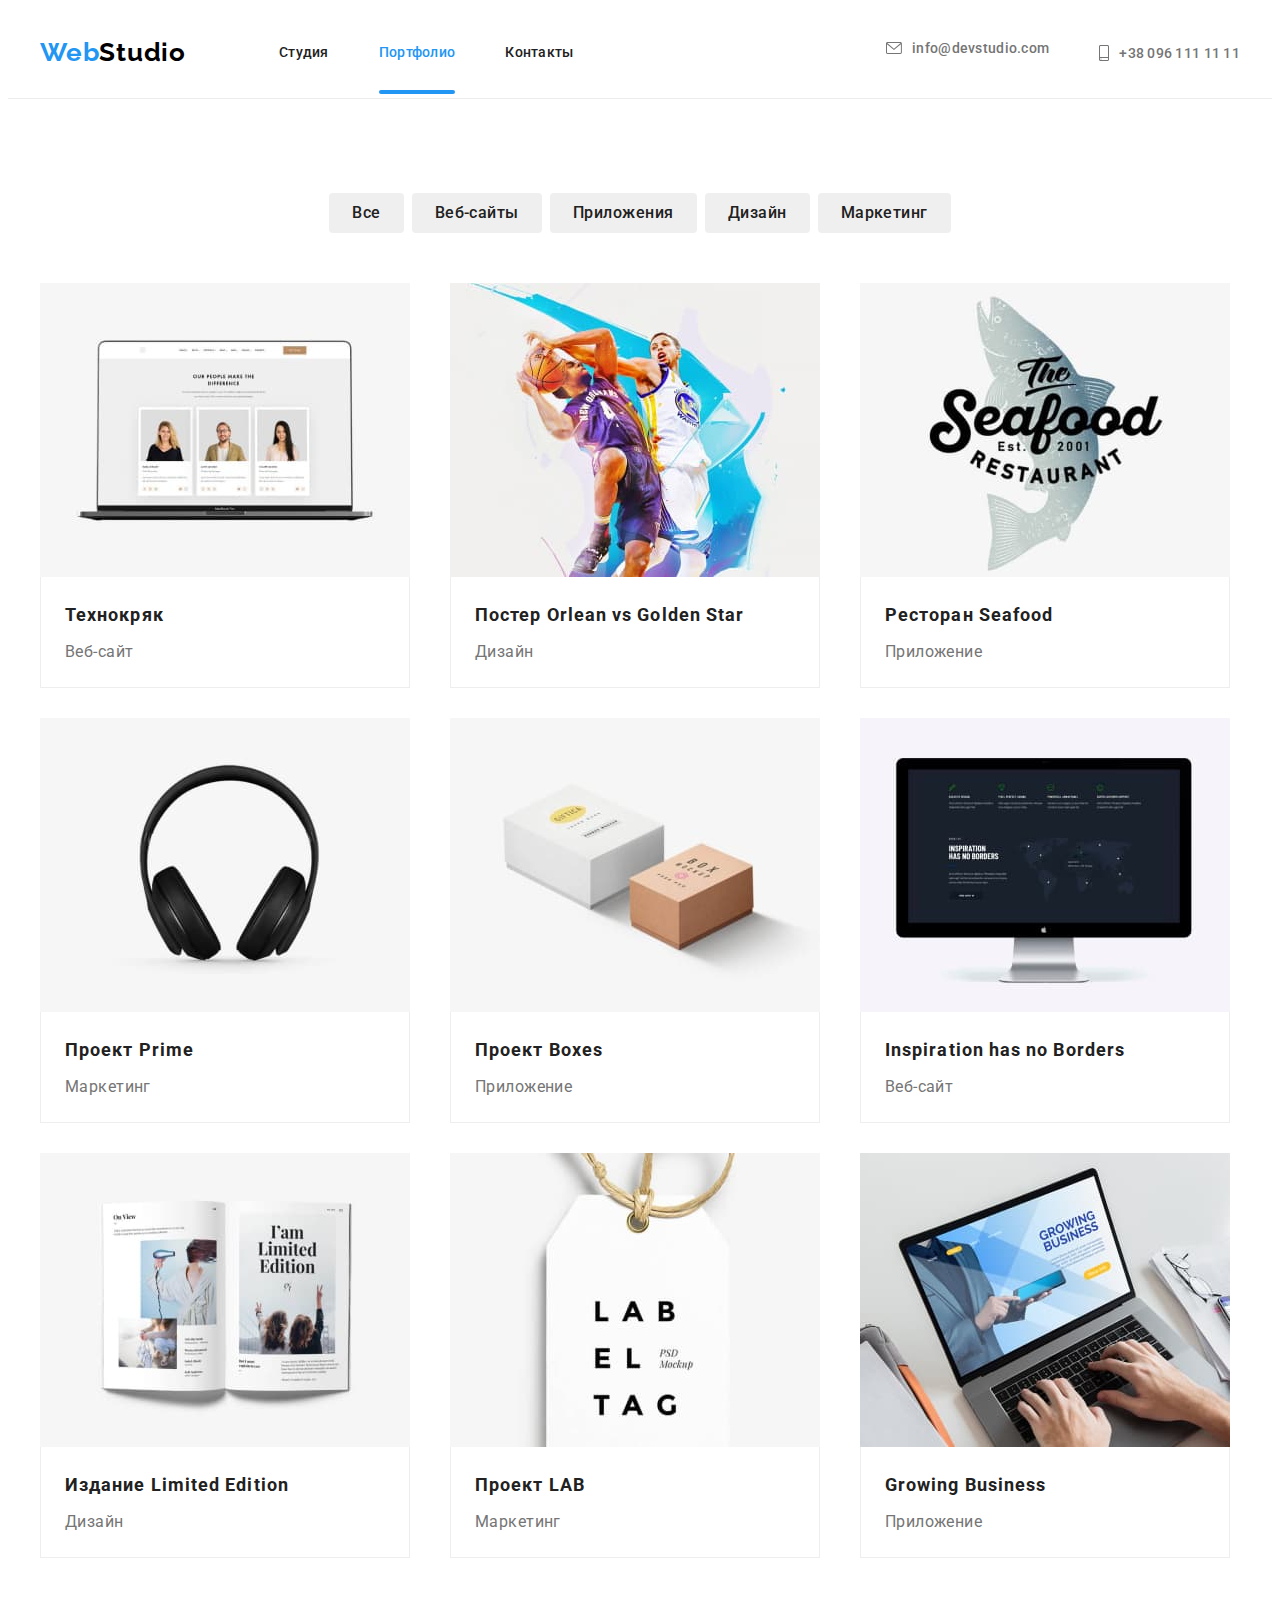
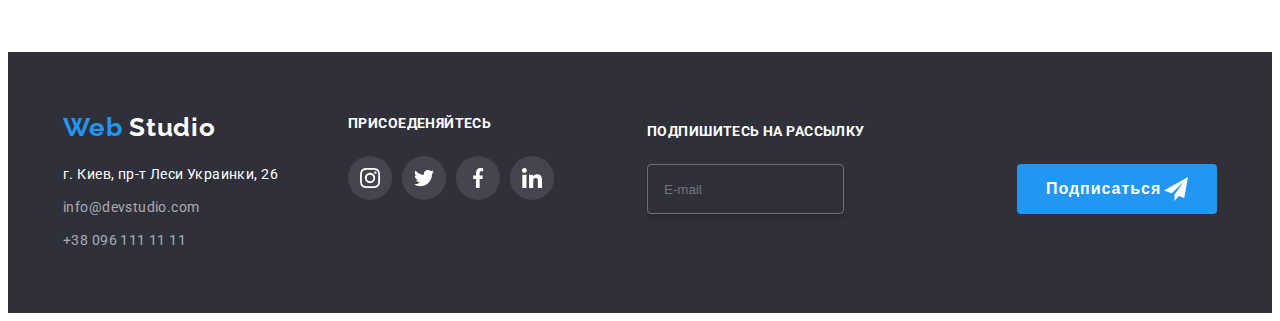
==== commit 01fdfe64: "Correction work previous improvements" ====
--- a/portfolio.html
+++ b/portfolio.html
@@ -12,7 +12,6 @@
     <link rel="preconnect" href="https://fonts.gstatic.com" crossorigin>
     <link href="https://fonts.googleapis.com/css2?family=Raleway:wght@700&family=Roboto:wght@400;500;700;900&display=swap"
           rel="stylesheet">
-    <link rel="stylesheet" href="./css/styles.css">
     <link rel="stylesheet" href="./css/main.min.css">
 </head>
 
@@ -22,32 +21,31 @@
     <header class="header">
         <div class="container">
             <nav class="navigation">
-                <a href="" class="logo"> <span class="logo-accent">Web</span>Studio</a>
+                <a href="#" class="logo"> <span class="logo-accent">Web</span>Studio</a>
                 <ul class="site-nav">
                     <li class="site-nav__item"><a href="./index.html" class="site-nav__link">Студия</a></li>
                     <li class="site-nav__item"><a href="./portfolio.html" class="site-nav__link site-nav__link--current">Портфолио</a></li>
-                    <li class="site-nav__item"><a href="" class="site-nav__link">Контакты</a></li>
+                    <li class="site-nav__item"><a href="#" class="site-nav__link">Контакты</a></li>
                 </ul>
             </nav>
             <ul class="contacts">
                 <li class="contacts__item">
-                    <a href="mailto:info@devstudio.com"
-                        class="contacts__link">
+                    <a href="mailto:info@devstudio.com" class="contacts__link">
                         <svg class="contacts__icon" width="16" height="12">
-                        <use href="./images/icons.svg#icon-envelope">
-                        </use>
-                        </svg>
-                        info@devstudio.com</a>
+                            <use href="./images/icons.svg#icon-envelope"></use>
+                        </svg>
+                        info@devstudio.com
+                    </a>
                 </li>
 
                 <li class="contacts__item">
                     <a href="tel:+380961111111" class="contacts__link">
                         <svg class="contacts__icon" width="10" height="16">
-                            <use href="./images/icons.svg#icon-smartphone">
-                            </use>
-                        </svg>
-                        +38 096 111 11 11</a>
-                    </li>
+                            <use href="./images/icons.svg#icon-smartphone"></use>
+                        </svg>
+                        +38 096 111 11 11
+                    </a>
+                </li>
             </ul>
             <button class="menu-open">
                 <svg class="menu-open__icon" width="24" height="16">
@@ -73,14 +71,13 @@
                     
                 <ul class="projects">
                     <li class="projects__item">
-                        <a href="" class="projects__link">
+                        <a href="#" class="projects__link">
                             <div class="projects__thumb"> 
-                                <picture>
                                     <picture>
                                         <source
                                         srcset="
                                         ./images/projects/project-1-desktop-x1.jpg 1x,
-                                        ./images/projects/project-1-desktop-x1.jpg 2x 2x
+                                        ./images/projects/project-1-desktop-x2.jpg 2x
                                         "
                                         media="(min-width:1200px)"
                                     />
@@ -88,7 +85,7 @@
                                     <source
                                     srcset="
                                         ./images/projects/project-1-tab-x1.jpg 1x,
-                                        ./images/projects/project-1-tab-x1.jpg 2x 2x
+                                        ./images/projects/project-1-tab-x2.jpg 2x
                                     "
                                     media="(min-width:768px)"
                                 />
@@ -96,7 +93,7 @@
                                 <source
                                 srcset="
                                     ./images/projects/project-1-mob-x1.jpg 1x,
-                                    ./images/projects/project-1-mob-x1.jpg 2x 2x
+                                    ./images/projects/project-1-mob-x2.jpg 2x
                                 "
                                 media="(min-width:480px)"
                             />
@@ -106,21 +103,20 @@
                             <p class="projects__description">Технокряк это современная площадка распространения коронавируса. Компании используют эту платформу для цифрового шпионажа и атак на защищённые сервера конкурентов.</p>
                             </div>
                             <div class="projects__content">
-                                <h2 class="content__title">Технокряк</h2>
-                                <p class="content__text">Веб-сайт</p>
+                                <h2 class="projects__title">Технокряк</h2>
+                                <p class="projects__text">Веб-сайт</p>
                             </div>
                         </a>
                         </li>
 
                     <li class="projects__item">
-                        <a href="" class="projects__link">
+                        <a href="#" class="projects__link">
                             <div class="projects__thumb"> 
                                 <picture>
-                                    <picture>
                                         <source
                                         srcset="
                                             ./images/projects/project-2-desktop-x1.jpg 1x,
-                                            ./images/projects/project-2-desktop-x1.jpg 2x 2x
+                                            ./images/projects/project-2-desktop-x2.jpg 2x
                                         "
                                         media="(min-width:1200px)"
                                     />
@@ -128,7 +124,7 @@
                                     <source
                                     srcset="
                                         ./images/projects/project-2-tab-x1.jpg 1x,
-                                        ./images/projects/project-2-tab-x1.jpg 2x 2x
+                                        ./images/projects/project-2-tab-x2.jpg 2x
                                     "
                                     media="(min-width:768px)"
                                 />
@@ -136,7 +132,7 @@
                                 <source
                                 srcset="
                                     ./images/projects/project-2-mob-x1.jpg 1x,
-                                    ./images/projects/project-2-mob-x1.jpg 2x 2x
+                                    ./images/projects/project-2-mob-x2.jpg 2x
                                 "
                                 media="(min-width:480px)"
                             />
@@ -147,20 +143,20 @@
                             <p class="projects__description">Технокряк это современная площадка распространения коронавируса. Компании используют эту платформу для цифрового шпионажа и атак на защищённые сервера конкурентов.</p>
                         </div>  
                             <div class="projects__content">
-                                <h2 class="content__title">Постер <span lang="en">Orlean vs Golden Star</span></h2>
-                                <p class="content__text">Дизайн</p>
-                            </div>
-                        </a>
-                    </li>
-
-                    <li class="projects__item">
-                        <a href="" class="projects__link">
+                                <h2 class="projects__title">Постер <span lang="en">Orlean vs Golden Star</span></h2>
+                                <p class="projects__text">Дизайн</p>
+                            </div>
+                        </a>
+                    </li>
+
+                    <li class="projects__item">
+                        <a href="#" class="projects__link">
                         <div class="projects__thumb"> 
                             <picture>
                                 <source
                                 srcset="
                                     ./images/projects/project-3-desktop-x1.jpg 1x,
-                                    ./images/projects/project-3-desktop-x1.jpg 2x 2x
+                                    ./images/projects/project-3-desktop-x2.jpg 2x
                                 "
                                 media="(min-width:1200px)"
                             />
@@ -168,7 +164,7 @@
                             <source
                             srcset="
                                 ./images/projects/project-3-tab-x1.jpg 1x,
-                                ./images/projects/project-3-tab-x1.jpg 2x 2x
+                                ./images/projects/project-3-tab-x2.jpg 2x
                             "
                             media="(min-width:768px)"
                         />
@@ -176,7 +172,7 @@
                         <source
                         srcset="
                             ./images/projects/project-3-mob-x1.jpg 1x,
-                            ./images/projects/project-3-mob-x1.jpg 2x 2x
+                            ./images/projects/project-3-mob-x2.jpg 2x
                         "
                         media="(min-width:480px)"
                     />
@@ -188,20 +184,20 @@
                             <p class="projects__description">Технокряк это современная площадка распространения коронавируса. Компании используют эту платформу для цифрового шпионажа и атак на защищённые сервера конкурентов.</p>
                         </div>
                             <div class="projects__content">
-                                <h2 class="content__title">Ресторан <span lang="en">Seafood</span></h2>
-                                <p class="content__text">Приложение</p>
-                            </div>
-                        </a>
-                    </li>
-
-                    <li class="projects__item">
-                        <a href="" class="projects__link">
+                                <h2 class="projects__title">Ресторан <span lang="en">Seafood</span></h2>
+                                <p class="projects__text">Приложение</p>
+                            </div>
+                        </a>
+                    </li>
+
+                    <li class="projects__item">
+                        <a href="#" class="projects__link">
                         <div class="projects__thumb"> 
                             <picture>
                                 <source
                                 srcset="
                                     ./images/projects/project-4-desktop-x1.jpg 1x,
-                                    ./images/projects/project-4-desktop-x1.jpg 2x 2x
+                                    ./images/projects/project-4-desktop-x2.jpg 2x
                                 "
                                 media="(min-width:1200px)"
                             />
@@ -209,7 +205,7 @@
                             <source
                             srcset="
                                 ./images/projects/project-4-tab-x1.jpg 1x,
-                                ./images/projects/project-4-tab-x1.jpg 2x 2x
+                                ./images/projects/project-4-tab-x2.jpg 2x
                             "
                             media="(min-width:768px)"
                         />
@@ -217,7 +213,7 @@
                         <source
                         srcset="
                             ./images/projects/project-4-mob-x1.jpg 1x,
-                            ./images/projects/project-4-mob-x1.jpg 2x 2x
+                            ./images/projects/project-4-mob-x2.jpg 2x
                         "
                         media="(min-width:480px)"
                     />
@@ -228,20 +224,20 @@
                             <p class="projects__description">Технокряк это современная площадка распространения коронавируса. Компании используют эту платформу для цифрового шпионажа и атак на защищённые сервера конкурентов.</p>
                         </div>
                             <div class="projects__content"> 
-                                <h2 class="content__title">Проект <span lang="en">Prime</span></h2>
-                                <p class="content__text">Маркетинг</p>
+                                <h2 class="projects__title">Проект <span lang="en">Prime</span></h2>
+                                <p class="projects__text">Маркетинг</p>
                                 </div>
                         </a>
                     </li>
 
                     <li class="projects__item">
-                        <a href="" class="projects__link">
+                        <a href="#" class="projects__link">
                             <div class="projects__thumb"> 
                                 <picture>
                                     <source
                                     srcset="
                                         ./images/projects/project-5-desktop-x1.jpg 1x,
-                                        ./images/projects/project-5-desktop-x1.jpg 2x 2x
+                                        ./images/projects/project-5-desktop-x2.jpg 2x
                                     "
                                     media="(min-width:1200px)"
                                 />
@@ -249,7 +245,7 @@
                                 <source
                                 srcset="
                                     ./images/projects/project-5-tab-x1.jpg 1x,
-                                    ./images/projects/project-5-tab-x1.jpg 2x 2x
+                                    ./images/projects/project-5-tab-x2.jpg 2x
                                 "
                                 media="(min-width:768px)"
                             />
@@ -257,7 +253,7 @@
                             <source
                             srcset="
                                 ./images/projects/project-5-mob-x1.jpg 1x,
-                                ./images/projects/project-5-mob-x1.jpg 2x 2x
+                                ./images/projects/project-5-mob-x2.jpg 2x
                             "
                             media="(min-width:480px)"
                         />
@@ -268,20 +264,20 @@
                             <p class="projects__description">Технокряк это современная площадка распространения коронавируса. Компании используют эту платформу для цифрового шпионажа и атак на защищённые сервера конкурентов.</p>
                         </div>
                             <div class="projects__content">
-                                <h2 class="content__title">Проект <span lang="en">Boxes</span></h2>
-                                <p class="content__text">Приложение</p>
-                            </div>
-                        </a>
-                    </li>
-
-                    <li class="projects__item">
-                        <a href="" class="projects__link">
+                                <h2 class="projects__title">Проект <span lang="en">Boxes</span></h2>
+                                <p class="projects__text">Приложение</p>
+                            </div>
+                        </a>
+                    </li>
+
+                    <li class="projects__item">
+                        <a href="#" class="projects__link">
                             <div class="projects__thumb"> 
                                 <picture>
                                     <source
                                     srcset="
                                         ./images/projects/project-6-desktop-x1.jpg 1x,
-                                        ./images/projects/project-6-desktop-x1.jpg 2x 2x
+                                        ./images/projects/project-6-desktop-x2.jpg 2x
                                     "
                                     media="(min-width:1200px)"
                                 />
@@ -289,7 +285,7 @@
                                 <source
                                 srcset="
                                     ./images/projects/project-6-tab-x1.jpg 1x,
-                                    ./images/projects/project-6-tab-x1.jpg 2x 2x
+                                    ./images/projects/project-6-tab-x2.jpg 2x
                                 "
                                 media="(min-width:768px)"
                             />
@@ -297,7 +293,7 @@
                             <source
                             srcset="
                                 ./images/projects/project-6-mob-x1.jpg 1x,
-                                ./images/projects/project-6-mob-x1.jpg 2x 2x
+                                ./images/projects/project-6-mob-x2.jpg 2x
                             "
                             media="(min-width:480px)"
                         />
@@ -309,20 +305,20 @@
                                 <p class="projects__description">Технокряк это современная площадка распространения коронавируса. Компании используют эту платформу для цифрового шпионажа и атак на защищённые сервера конкурентов.</p>
                             </div>
                                 <div class="projects__content">
-                                    <h2 class="content__title"><span lang="en">Inspiration has no Borders</span></h2>
-                                    <p class="content__text">Веб-сайт</p>
+                                    <h2 class="projects__title"><span lang="en">Inspiration has no Borders</span></h2>
+                                    <p class="projects__text">Веб-сайт</p>
                                 </div>
                         </a>
                     </li>
 
                     <li class="projects__item">
-                        <a href="" class="projects__link">
+                        <a href="#" class="projects__link">
                             <div class="projects__thumb">  
                                 <picture>
                                     <source
                                     srcset="
                                         ./images/projects/project-7-desktop-x1.jpg 1x,
-                                        ./images/projects/project-7-desktop-x1.jpg 2x 2x
+                                        ./images/projects/project-7-desktop-x2.jpg 2x
                                     "
                                     media="(min-width:1200px)"
                                 />
@@ -330,7 +326,7 @@
                                 <source
                                 srcset="
                                     ./images/projects/project-7-tab-x1.jpg 1x,
-                                    ./images/projects/project-7-tab-x1.jpg 2x 2x
+                                    ./images/projects/project-7-tab-x2.jpg 2x
                                 "
                                 media="(min-width:768px)"
                             />
@@ -338,7 +334,7 @@
                             <source
                             srcset="
                                 ./images/projects/project-7-mob-x1.jpg 1x,
-                                ./images/projects/project-7-mob-x1.jpg 2x 2x
+                                ./images/projects/project-7-mob-x2.jpg 2x
                             "
                             media="(min-width:480px)"
                         />
@@ -349,20 +345,20 @@
                                 <p class="projects__description">Технокряк это современная площадка распространения коронавируса. Компании используют эту платформу для цифрового шпионажа и атак на защищённые сервера конкурентов.</p>
                             </div>
                         <div class="projects__content">
-                            <h2 class="content__title">Издание <span lang="en">Limited Edition</span></h2>
-                            <p class="content__text">Дизайн</p>
+                            <h2 class="projects__title">Издание <span lang="en">Limited Edition</span></h2>
+                            <p class="projects__text">Дизайн</p>
                         </div>
                         </a>
                     </li>
 
                     <li class="projects__item">
-                        <a href="" class="projects__link">
+                        <a href="#" class="projects__link">
                             <div class="projects__thumb">
                                 <picture>
                                     <source
                                     srcset="
                                         ./images/projects/project-8-desktop-x1.jpg 1x,
-                                        ./images/projects/project-8-desktop-x1.jpg 2x 2x
+                                        ./images/projects/project-8-desktop-x2.jpg 2x
                                     "
                                     media="(min-width:1200px)"
                                 />
@@ -370,7 +366,7 @@
                                 <source
                                 srcset="
                                     ./images/projects/project-8-tab-x1.jpg 1x,
-                                    ./images/projects/project-8-tab-x1.jpg 2x 2x
+                                    ./images/projects/project-8-tab-x2.jpg 2x
                                 "
                                 media="(min-width:768px)"
                             />
@@ -378,7 +374,7 @@
                             <source
                             srcset="
                                 ./images/projects/project-8-mob-x1.jpg 1x,
-                                ./images/projects/project-8-mob-x1.jpg 2x 2x
+                                ./images/projects/project-8-mob-x2.jpg 2x
                             "
                             media="(min-width:480px)"
                         />
@@ -389,20 +385,20 @@
                                 <p class="projects__description">Технокряк это современная площадка распространения коронавируса. Компании используют эту платформу для цифрового шпионажа и атак на защищённые сервера конкурентов.</p>
                             </div>
                                 <div class="projects__content">
-                                <h2 class="content__title">Проект <span lang="en">LAB</span></h2>
-                                <p class="content__text">Маркетинг</p>
-                            </div>
-                        </a>
-                    </li>
-
-                    <li class="projects__item">
-                        <a href="" class="projects__link">
+                                <h2 class="projects__title">Проект <span lang="en">LAB</span></h2>
+                                <p class="projects__text">Маркетинг</p>
+                            </div>
+                        </a>
+                    </li>
+
+                    <li class="projects__item">
+                        <a href="#" class="projects__link">
                             <div class="projects__thumb">
                                 <picture>
                                     <source
                                     srcset="
                                         ./images/projects/project-9-desktop-x1.jpg 1x,
-                                        ./images/projects/project-9-desktop-x1.jpg 2x 2x
+                                        ./images/projects/project-9-desktop-x2.jpg 2x
                                     "
                                     media="(min-width:1200px)"
                                 />
@@ -410,7 +406,7 @@
                                 <source
                                 srcset="
                                     ./images/projects/project-9-tab-x1.jpg 1x,
-                                    ./images/projects/project-9-tab-x1.jpg 2x 2x
+                                    ./images/projects/project-9-tab-x2.jpg 2x
                                 "
                                 media="(min-width:768px)"
                             />
@@ -418,7 +414,7 @@
                             <source
                             srcset="
                                 ./images/projects/project-9-mob-x1.jpg 1x,
-                                ./images/projects/project-9-mob-x1.jpg 2x 2x
+                                ./images/projects/project-9-mob-x2.jpg 2x
                             "
                             media="(min-width:480px)"
                         />
@@ -429,8 +425,8 @@
                             <p class="projects__description">Технокряк это современная площадка распространения коронавируса. Компании используют эту платформу для цифрового шпионажа и атак на защищённые сервера конкурентов.</p>
                         </div>
                             <div class="projects__content">
-                                <h2 class="content__title"><span lang="en">Growing Business</span></h2>
-                                <p class="content__text">Приложение</p>
+                                <h2 class="projects__title"><span lang="en">Growing Business</span></h2>
+                                <p class="projects__text">Приложение</p>
                             </div>
                         </a>
                     </li>
@@ -447,12 +443,13 @@
         <div class="container footer">
             <div class="footer-contacts">
             <div class="footer-adress">
-            <a href="" class="footer__logo logo"> <span class="logo-accent">Web</span><span
-                    class="footer__logo--white">Studio</span></a>
+            <a href="#" class="footer__logo logo"> <span class="logo-accent">Web</span>
+                <span class="footer__logo--white">Studio</span>
+                </a>
 
             <address class="adress-variants">
                 <ul class="adress-variants-list">
-                    <li class="adress-variants-list__item">г. Киев, пр-т Леси Украинки, 26</li>
+                    <li class="adress-variants-list__item office"><a href="https://i.imgur.com/gTXVKdE.png" class="link adress-variants-list__link">г. Киев, пр-т Леси Украинки, 26</a></li>
                     <li class="adress-variants-list__item"><a href="mailto:info@devstudio.com" class="link adress-variants-list__link">info@devstudio.com</a></li>
                     <li class="adress-variants-list__item"><a href="tel:+380961111111" class="link adress-variants-list__link">+38 096 111 11 11</a></li> 
                 </ul>
@@ -464,7 +461,7 @@
 
             <ul class="social-nets-list">
                 <li class="social-nets-list__item">
-                    <a href="" class="social-nets-list__link">
+                    <a href="#" class="social-nets-list__link">
                         <svg class="our-net" width="20px" height="20px">
                             <use href="./images/icons.svg#icon-instagram"> </use>
                         </svg>
@@ -472,7 +469,7 @@
                 </li>
 
                 <li class="social-nets-list__item">
-                    <a href="" class="social-nets-list__link">
+                    <a href="#" class="social-nets-list__link">
                         <svg class="our-net" width="20px" height="20px">
                             <use href="./images/icons.svg#icon-twitter"> </use>
                         </svg>
@@ -480,7 +477,7 @@
                 </li>
 
                 <li class="social-nets-list__item">
-                    <a href="" class="social-nets-list__link">
+                    <a href="#" class="social-nets-list__link">
                         <svg class="our-net" width="20px" height="20px">
                             <use href="./images/icons.svg#icon-facebook"> </use>
                         </svg>
@@ -488,7 +485,7 @@
                 </li>
 
                 <li class="social-nets-list__item">
-                    <a href="" class="social-nets-list__link">
+                    <a href="#" class="social-nets-list__link">
                         <svg class="our-net" width="20px" height="20px">
                             <use href="./images/icons.svg#icon-linkedin"> </use>
                         </svg>
@@ -506,14 +503,14 @@
                 <div class="subscribe-steps">
                     <input type="text" name="email" placeholder="E-mail" class="subscribe-steps__email">
                     <button type="submit" class="subscribe-steps__submit-btn">Подписаться 
-                    <svg class="send-icon" width="24px" height="24px">
-                        <use href="./images/icons.svg#icon-send"> </use>
-                    </svg></button>
+                        <svg class="send-icon" width="24px" height="24px">
+                            <use href="./images/icons.svg#icon-send"> </use>
+                        </svg>
+                    </button>
                 </div>
             </form>
         </div>
             </div>
-        </div>
 
     </footer>
 </body>
--- a/css/main.min.css
+++ b/css/main.min.css
@@ -1,2 +1,2 @@
-:root{--primary-text-color: #757575;--secondary-text-color: #000000;--title-text-color: #212121;--accent-color: #2196f3;--primary-white-color: #ffffff;--secondary-white-color: rgba(255, 255, 255, 0.6)}body{background-color:var(--primary-white-color);font-family:'Roboto', sans-serif;letter-spacing:0.03em;font-size:14px;line-height:1.71}p,h1,h2,h3,h4,h5,h6{margin-top:0;margin-bottom:0}ul{list-style:none;margin-top:0;margin-bottom:0;padding-left:0}.images{display:block;max-width:100%;height:auto}a{text-decoration:none;color:inherit}.visually-hidden{position:absolute;width:1px;height:1px;margin:-1px;padding:0;overflow:hidden;border:0;clip:rect(0 0 0 0)}.container{padding-left:15px;padding-right:15px;margin:0 auto}@media screen and (min-width: 480px){.container{width:480px}}@media screen and (min-width: 768px){.container{width:768px}}@media screen and (min-width: 1200px){.container{width:1200px}}.button{display:inline-block;padding:6px 22px;text-align:center;border:1px solid transparent;border-radius:4px;font-family:Roboto;font-weight:500;font-size:16px;line-height:1.62;text-align:center;letter-spacing:0.03em;color:var(--title-text-color);cursor:pointer;transition-property:color, background-color, box-shadow;transition-duration:250ms;transition-timing-function:cubic-bezier(0.4, 0, 0.2, 1)}.button:hover,.button:focus{color:#ffffff;background-color:var(--accent-color);box-shadow:0px 3px 1px rgba(0,0,0,0.1),0px 1px 2px rgba(0,0,0,0.08),0px 2px 2px rgba(0,0,0,0.12)}.logo{padding-top:16px;padding-bottom:16px;font-size:24px;line-height:1.16;font-family:Raleway, sans-serif;font-weight:700;letter-spacing:0.03em;text-decoration:none;color:var(--secondary-text-color)}@media screen and (min-width: 768px){.logo{padding-top:26px;padding-bottom:26px;margin-right:88px}}@media screen and (min-width: 1200px){.logo{margin-right:93px;padding-top:24px;padding-bottom:25px;font-size:26px;line-height:1.19}}.logo-accent{color:var(--accent-color);margin:0}.modal{position:absolute;max-width:767px;min-height:581px;padding:40px;border-radius:4px;left:50%;top:50%;transform:translate(-50%, -50%);background-color:var(--primary-white-color)}.modal__btn-close{width:30px;height:30px;border:1px solid rgba(0,0,0,0.1);background-color:unset;border-radius:50%;position:absolute;right:8px;top:8px;cursor:pointer}.modal__btn-close:hover,.modal__btn-close:focus{fill:var(--accent-color);transition:fill 250ms cubic-bezier(0.4, 0, 0.2, 1)}.btn-close__icon{top:17px;right:17px}.modal-form__text{display:block;font-size:20px;line-height:calc(23/20);text-align:center;letter-spacing:0.03em;margin-bottom:12px;color:var(--title-text-color)}.modal-form-field{margin-bottom:20px}.modal-form-field__label{display:block;font-size:12px;line-height:calc(14/12);letter-spacing:0.01em;margin-bottom:4px;color:var(--primary-text-color)}.modal-form-field__input{width:100%;height:40px;padding-left:42px;border:1px solid rgba(33,33,33,0.2);border-radius:4px;cursor:pointer}.modal-form-field__input:hover,.modal-form-field__input:focus{outline:transparent;fill:var(--accent-color);border-color:var(--accent-color);transition:fill 250ms cubic-bezier(0.4, 0, 0.2, 1)}.modal-form-field__wrap{position:relative;display:block}.modal-form-field__icon{position:absolute;top:50%;left:12px;transform:translateY(-50%);color:var(--title-text-color);fill:var(--title-text-color)}.modal-form-field__input:hover+.modal-form-field__icon,.modal-form-field__input:focus+.modal-form-field__icon{fill:var(--accent-color);transition:fill 250ms cubic-bezier(0.4, 0, 0.2, 1)}.modal-form-field__comment{display:block;width:100%;height:120px;border:1px solid rgba(33,33,33,0.2);border-radius:4px;resize:none;padding:12px 16px;cursor:pointer}.modal-form-field__comment:hover,.modal-form-field__comment:focus{border-color:var(--accent-color);transition:fill 250ms cubic-bezier(0.4, 0, 0.2, 1)}.modal-form-field__comment::placeholder{font-size:12px;line-height:calc(14/12);letter-spacing:0.01em;color:rgba(117,117,117,0.5)}.modal-form-field__check-label{display:flex;justify-content:center;align-items:center;font-size:14px;line-height:calc(24/14);letter-spacing:0.03em;margin-top:30px;cursor:pointer;fill:var(--primary-white-color)}.modal-form-field__checkbox:checked+.modal-form-field__check-label>.modal-form-field__icon-check{background-color:var(--accent-color);border:transparent}.modal-form-field__link{color:var(--accent-color);margin-left:5px}.modal-form-field__icon-check{width:16px;height:15px;border:2px solid var(--title-text-color);border-radius:2px;margin-right:8px;display:flex;align-items:center;justify-content:center}.modal-form__submit-btn{padding:10px 55px;margin:0 auto}.backdrop{position:fixed;width:100vw;height:100vh;background-color:rgba(0,0,0,0.2);top:0;transition:opacity 250ms cubic-bezier(0.4, 0, 0.2, 1),visibility 250ms cubic-bezier(0.4, 0, 0.2, 1)}.backdrop.is-hidden{opacity:0;visibility:hidden;pointer-events:none}.social{display:flex;justify-content:center}.icon-nets__link{width:44px;height:44px;display:flex;justify-content:center;align-items:center;border-radius:50%;fill:#afb1b8;transition-property:fill, background-color;transition-duration:250ms;transition-timing-function:cubic-bezier(0.4, 0, 0.2, 1)}.icon-nets__link:hover,.icon-nets__link:focus{fill:var(--primary-white-color);background-color:var(--accent-color)}.social__item{display:block;margin-right:10px}.social__item:last-child{margin-right:0}.section{padding-top:60px;padding-bottom:60px}@media screen and (min-width: 1200px){.section{padding-top:94px;padding-bottom:94px}}.section__title{margin-bottom:50px;font-weight:700;font-size:36px;line-height:1.17;text-align:center;color:var(--title-text-color)}.header .container{display:flex;align-items:center}.navigation{display:flex;align-items:center}.site-nav{display:none}@media screen and (min-width: 768px){.site-nav{display:flex;align-items:center}}.site-nav__item{position:relative}.site-nav__item:not(:last-child){margin-right:50px}.site-nav__link{display:inline-block;padding-top:32px;padding-bottom:32px;font-weight:500;font-size:14px;line-height:1.14;letter-spacing:0.02em;transition-property:color;transition-duration:250ms;transition-timing-function:cubic-bezier(0.4, 0, 0.2, 1);color:var(--title-text-color)}.site-nav__link:hover,.site-nav__link:focus{color:var(--accent-color)}.site-nav__link--current{color:var(--accent-color)}.site-nav__link--current::after{content:'';position:absolute;left:0;bottom:-1px;width:100%;height:4px;border-radius:2px;background-color:var(--accent-color)}.header{border-bottom:1px solid #ececec;display:flex;align-items:baseline}.contacts{margin-left:auto}@media screen and (min-width: 1200px){.header .contacts{margin-left:auto;display:flex}}.contacts__item{display:none}@media screen and (min-width: 768px){.contacts__item{display:inline-block;display:flex;flex-direction:row;font-weight:500;font-size:12px;line-height:1.16;letter-spacing:0.02em;color:var(--primary-text-color)}}@media screen and (min-width: 768px) and (min-width: 1200px){.contacts__item{font-size:14px}.contacts__item:not(:last-child){margin-right:50px}}.contacts__link{transition-property:color;transition-duration:250ms;transition-timing-function:cubic-bezier(0.4, 0, 0.2, 1)}@media screen and (min-width: 768px){.contacts__link{padding:5px 0}}@media screen and (min-width: 1200px){.contacts__link{display:flex;align-items:center;padding-top:32px;padding-bottom:32px}}.contacts__link:hover,.contacts__link:focus{color:var(--accent-color)}.contacts__icon{margin-right:8px;fill:currentColor}@media screen and (min-width: 1200px){.contacts__icon{margin-right:10px}}.menu-open{margin-top:10px;margin-right:10px;background:transparent}@media screen and (min-width: 768px){.menu-open{display:none}}.menu-open__icon{fill:var(--secondary-text-color)}.menu-open__icon:hover,.menu-open__icon:focus{fill:var(--accent-color);transition:fill 250ms cubic-bezier(0.4, 0, 0.2, 1)}.mob-menu{width:100vw;height:100vh;position:fixed;top:0;left:0;padding-top:48px;padding-left:40px;padding-bottom:48px;display:flex;flex-wrap:wrap;background-color:var(--primary-white-color)}@media screen and (min-width: 768px){.mob-menu{display:none}}.mob-adresses{margin-top:auto}.modal-mob__btn-close{width:40px;height:40px;border:none;background-color:unset;position:absolute;right:15px;top:10px;cursor:pointer}.modal-mob__btn-close:hover,.modal-mob__btn-close:focus{fill:var(--accent-color);transition:fill 250ms cubic-bezier(0.4, 0, 0.2, 1)}.mob-menu-list__item{margin-bottom:32px}.mob-menu-list__item:last-child{margin-bottom:0}.mob-menu-list__link{font-weight:500;font-size:40px;line-height:1.175;letter-spacing:0.02em}.mob-menu-list__link:hover,.mob-menu-list__link:focus{color:var(--accent-color)}.mob-menu-list__link--current{color:var(--accent-color)}.mob-contacts__link{display:block;font-weight:500;letter-spacing:0.02em}.mob-tel{font-size:34px;line-height:1.17;margin-bottom:32px;color:var(--accent-color)}.mob-mail{font-size:24px;line-height:1.16;margin-bottom:64px;color:#757575}.mob-nets{display:flex;align-items:flex-end}.mob-nets__item{font-weight:500;font-size:18px;line-height:1.22;letter-spacing:0.02em;color:var(--accent-color)}.mob-nets__link{position:relative;margin-right:20px}.mob-nets__link::before{content:"";position:absolute;top:0;left:-10px;width:1px;height:22px;background-color:rgba(33,33,33,0.2)}.mob-menu.is-hidden{opacity:0;visibility:hidden;pointer-events:none}.hero{max-width:1600px;min-height:400px;padding:118px 0;margin-left:auto;margin-right:auto;background-image:linear-gradient(to right, rgba(47,48,58,0.4), rgba(47,48,58,0.4)),url(../images/hero/hero-bg-mob1x.jpg);background-repeat:no-repeat;background-position:center;background-size:cover;background-color:#c4c4c4}@media (min-device-pixel-ratio: 2), (min-resolution: 192dpi), (min-resolution: 2dppx){.hero{background-image:linear-gradient(to right, rgba(47,48,58,0.4), rgba(47,48,58,0.4)),url(../images/hero/hero-bg-mob2x.jpg)}}@media screen and (min-width: 1200px){.hero{height:600px;padding:200px 0;margin-left:auto;margin-right:auto;background-image:linear-gradient(to right, rgba(47,48,58,0.4), rgba(47,48,58,0.4)),url(../images/hero/hero-bg-desktop1x.jpg);background-image:linear-gradient(to right, rgba(47,48,58,0.4), rgba(47,48,58,0.4)),url(../images/hero/hero-bg-desktop2x.jpg)}}.hero__title{margin-right:auto;margin-left:auto;margin-bottom:30px;width:360px;text-align:center;font-weight:900;font-size:26px;line-height:1.62;text-align:center;letter-spacing:0.06em;text-transform:uppercase;color:var(--primary-white-color)}@media screen and (min-width: 1200px){.hero__title{width:696px;font-size:44px;line-height:1.36}}.hero__button{display:block;min-width:200px;border-radius:4px;margin-left:auto;margin-right:auto;padding:10px 32px;text-align:center;border:1px solid transparent;font-weight:700;font-size:16px;line-height:1.87;align-items:center;text-align:center;letter-spacing:0.06em;color:var(--primary-white-color);background-color:var(--accent-color);cursor:pointer}@media screen and (min-width: 768px){.preferences{display:flex;flex-wrap:wrap;margin:-15px}}@media screen and (min-width: 1200px){.preferences{flex-wrap:unset}}.preferences .preferences__item{margin:15px}@media screen and (min-width: 768px){.preferences .preferences__item{width:calc((100% - 60px) / 2);margin:15px}}.preferences__title{text-align:center;margin-left:auto;margin-right:auto;margin-bottom:10px;font-weight:700;font-size:14px;line-height:1.14;text-transform:uppercase;color:var(--title-text-color)}@media screen and (min-width: 768px){.preferences__title{margin:0;text-align:start}}.preferences__text{color:var(--primary-text-color)}@media screen and (min-width: 1200px){.preferences__text{width:270px}}.preferences__box{display:flex;justify-content:center;align-items:center;margin-bottom:30px;width:450px;height:120px;background-color:#f5f4fa}@media screen and (min-width: 768px){.preferences__box{width:354px}}@media screen and (min-width: 1200px){.preferences__box{width:270px}}.preferences__icon-picture{border-radius:4px;justify-content:center}.section--no-padding-top{display:none;padding-top:0}@media screen and (min-width: 1200px){.section--no-padding-top{display:flex}}.activities{display:flex}.activities__item{display:inline-flex;align-items:flex-end;margin-right:30px;position:relative}.activities__item:last-child{margin-right:0}.activities__text{position:absolute;display:flex;justify-content:center;align-items:center;width:100%;min-height:70px;font-weight:bold;line-height:1.14;text-align:center;text-transform:uppercase;color:var(--primary-white-color);background-color:rgba(47,48,58,0.8)}.section--other-background{background-color:#f5f4fa;padding:60px 0}@media screen and (min-width: 768px){.our-team{display:flex;flex-wrap:wrap;margin:-15px}}@media screen and (min-width: 1200px){.our-team{flex-wrap:unset}}.our-team .our-team__item{overflow:hidden;box-shadow:0px 1px 3px rgba(0,0,0,0.12),0px 1px 1px rgba(0,0,0,0.14),0px 2px 1px rgba(0,0,0,0.2);border-radius:0px 0px 4px 4px}@media screen and (min-width: 768px){.our-team .our-team__item{margin:15px;width:calc((100% - 60px) / 2)}}@media screen and (min-width: 1200px){.our-team .our-team__item{width:calc((100% - 90px) / 4)}}.our-team__content{padding-top:30px;padding-bottom:30px;background-color:var(--primary-white-color)}.our-team__title{text-align:center;margin-bottom:10px;font-weight:500;font-size:16px;line-height:1.19;text-align:center;color:var(--title-text-color)}.our-team__text{text-align:center;font-size:16px;line-height:1.19;text-align:center;margin-bottom:16px;color:var(--primary-text-color)}.clients{display:flex;flex-wrap:wrap;margin:-15px}@media screen and (min-width: 1200px){.clients{flex-wrap:unset;display:flex;justify-content:center;align-items:center}}.clients__item{height:92px;flex-basis:calc((100% - 60px) / 2);margin:15px}@media screen and (min-width: 768px){.clients__item{flex-basis:calc((100% - 90px) / 3)}}@media screen and (min-width: 1200px){.clients__item{width:170px;margin-right:30px}}.clients__link{display:flex;justify-content:center;align-items:center;width:100%;height:100%;fill:#afb1b8;border:1px solid #afb1b8;border-radius:4px;transition-property:fill, border-color;transition-duration:250ms;transition-timing-function:cubic-bezier(0.4, 0, 0.2, 1)}.clients__link:hover,.clients__link:focus{fill:var(--accent-color);border-color:var(--accent-color)}.footer{padding-top:60px;background-color:#2f303a}@media screen and (min-width: 768px){.footer{padding-bottom:60px}}@media screen and (min-width: 1200px){.footer{padding:60px 0}}.footer .container{display:flex;justify-content:center;align-items:center;flex-wrap:wrap;flex-direction:column;padding:0 15px;margin:0 auto}@media screen and (min-width: 1200px){.footer .container{align-items:baseline;flex-direction:row}}.footer-contacts{margin-bottom:60px}@media screen and (min-width: 768px){.footer-contacts{display:flex}}.footer-adress{flex-grow:1;display:flex;flex-direction:column;text-align:center;margin-bottom:60px}@media screen and (min-width: 768px){.footer-adress{margin-right:165px;margin-bottom:0}}@media screen and (min-width: 1200px){.footer-adress{align-items:flex-start;margin-right:0;margin-bottom:0}}.footer__logo{display:block;margin:0;padding:0;margin-bottom:20px;font-family:Raleway, sans-serif;font-weight:700;font-size:26px;line-height:1.19;letter-spacing:0.03em;text-decoration:none}.adress-variants{font-style:normal}@media screen and (min-width: 1200px){.adress-variants{margin-bottom:0}}.adress-variants-list__item{display:block;margin-bottom:9px;color:rgba(255,255,255,0.6);transition-property:color;transition-duration:250ms;transition-timing-function:cubic-bezier(0.4, 0, 0.2, 1)}.adress-variants-list__item:first-child{color:var(--primary-white-color)}.adress-variants-list__item:last-child{margin-bottom:0}@media screen and (min-width: 1200px){.adress-variants-list__item{text-align:start}}.adress-variants-list__link:hover,.adress-variants-list__link:focus{color:var(--accent-color)}.footer__logo--white{color:var(--primary-white-color)}@media screen and (min-width: 1200px){.social-nets{margin-left:70px}}.social-nets-list{display:flex;margin-top:20px}.social-nets-list__item{width:44px;height:44px;margin-right:10px}.social-nets-list__item:last-child{margin-right:0px}.social-nets-list__link{display:flex;justify-content:center;align-items:center;width:100%;height:100%;border-radius:50%;background-color:rgba(255,255,255,0.1);fill:var(--primary-white-color);transition-property:background-color;transition-duration:250ms;transition-timing-function:cubic-bezier(0.4, 0, 0.2, 1)}.social-nets-list__link:hover,.social-nets-list__link:focus{background-color:var(--accent-color)}.subscribe{display:flex;width:450px;margin-bottom:55px;justify-content:center;text-align:center}@media screen and (min-width: 768px){.subscribe{margin-bottom:0}}@media screen and (min-width: 1200px){.subscribe{width:570px;margin-left:93px;margin-bottom:0}}.social-nets__text,.suscribe-form__text{text-align:center;font-size:14px;font-weight:700;color:var(--primary-white-color)}@media screen and (min-width: 1200px){.social-nets__text,.suscribe-form__text{text-align:start}}.suscribe-form__text,.email{display:block;text-align:center;margin-bottom:20px}@media screen and (min-width: 768px){.suscribe-form__text,.email{text-align:center}}@media screen and (min-width: 1200px){.suscribe-form__text,.email{margin-top:0;text-align:start}}.subscribe-steps{display:flex;flex-direction:column;justify-content:center;align-items:center}@media screen and (min-width: 1200px){.subscribe-steps{justify-content:space-between;align-items:baseline;width:570px;margin-top:20px;flex-direction:unset}}.subscribe-steps__email{display:block;padding-left:16px;padding-top:15px;padding-bottom:15px;margin-bottom:20px;width:460px;height:50px;border:1px solid rgba(255,255,255,0.3);box-sizing:border-box;border-radius:4px;box-shadow:0px 4px 4px rgba(0,0,0,0.15);background-color:transparent;color:var(--primary-white-color)}@media screen and (min-width: 768px){.subscribe-steps__email{width:450px}}@media screen and (min-width: 1200px){.subscribe-steps__email{width:358px;margin-bottom:0}}.mail::placeholder{font-size:16px;line-height:calc(20/16);letter-spacing:0.03em;color:rgba(255,255,255,0.6)}.subscribe-steps__submit-btn,.modal-form__submit-btn{display:block;min-width:200px;border-radius:4px;padding:10px 62px 10px 29px;border:1px solid transparent;font-weight:700;font-size:16px;line-height:1.87;align-items:center;text-align:center;letter-spacing:0.06em;color:var(--primary-white-color);background-color:var(--accent-color);cursor:pointer}.subscribe-steps__submit-btn{display:flex;align-items:center;justify-content:space-between;min-width:200px;height:50px;padding:10px 28px}.filter{display:flex;flex-direction:row;flex-wrap:wrap;margin-bottom:40px}@media screen and (min-width: 768px){.filter{justify-content:center}}.filter__item{margin-right:8px}.filter__item:nth-child(-n+3){margin-bottom:15px}@media screen and (min-width: 768px){.filter__item:nth-child(-n+3){margin-bottom:0}}.filter__item:last-child{margin-right:0}@media screen and (min-width: 768px){.projects{display:flex;flex-wrap:wrap;margin-right:-30px;margin-top:-30px}}.projects__item{display:flex;width:450px;margin-top:30px;background:#ffffff;box-sizing:border-box}@media screen and (min-width: 768px){.projects__item{width:354px;flex-basis:calc((100% - 60px) / 2);margin-right:30px}}@media screen and (min-width: 1200px){.projects__item{flex-basis:calc((100% - 90px) / 3)}}.projects__link{transition-property:box-shadow;transition-duration:250ms;transition-timing-function:cubic-bezier(0.4, 0, 0.2, 1)}.projects__link:hover,.projects__link:focus{box-shadow:1px 4px 6px 0px rgba(0,0,0,0.16),0px 4px 4px 0px rgba(0,0,0,0.06),0px 1px 1px 0px rgba(0,0,0,0.12)}.projects__content{padding:20px 24px;border-left:1px solid #eee;border-right:1px solid #eee;border-bottom:1px solid #eee}.content__title{font-weight:700;font-size:18px;line-height:2;letter-spacing:0.06em;color:var(--title-text-color)}.content__text{margin-top:4px;font-size:16px;line-height:1.87;color:var(--primary-text-color)}.projects__thumb{position:relative;overflow:hidden}.projects__description{position:absolute;top:0;left:0;height:100%;padding:63px 24px;transform:translateY(101%);transition:transform 250ms cubic-bezier(0.4, 0, 0.2, 1);font-size:18px;line-height:1.55;background-color:rgba(33,150,243,0.9);color:var(--primary-white-color)}.projects__link:hover .projects__description,.projects__link:focus .projects__description{transform:translateY(0)}
+:root{--primary-text-color: #757575;--secondary-text-color: #000000;--title-text-color: #212121;--accent-color: #2196f3;--primary-white-color: #ffffff;--secondary-white-color: rgba(255, 255, 255, 0.6);--transition-effect: cubic-bezier(0.4, 0, 0.2, 1);--transition-duration: 250ms}body{background-color:var(--primary-white-color);font-family:'Roboto', sans-serif;letter-spacing:0.03em;font-size:14px;line-height:1.71}p,h1,h2,h3,h4,h5,h6{margin-top:0;margin-bottom:0}ul{list-style:none;margin-top:0;margin-bottom:0;padding-left:0}.images{display:block;max-width:100%;height:auto}a{text-decoration:none;color:inherit}.visually-hidden{position:absolute;width:1px;height:1px;margin:-1px;padding:0;overflow:hidden;border:0;clip:rect(0 0 0 0)}.container{padding-left:15px;padding-right:15px;margin:0 auto}@media screen and (min-width: 480px){.container{width:480px}}@media screen and (min-width: 768px){.container{width:768px}}@media screen and (min-width: 1200px){.container{width:1200px}}.button{display:inline-block;padding:6px 22px;text-align:center;border:1px solid transparent;border-radius:4px;font-family:'Roboto', sans-serif;font-weight:500;font-size:16px;line-height:1.62;letter-spacing:0.03em;color:var(--title-text-color);cursor:pointer;transition-property:color, background-color, box-shadow;transition-duration:var(--transition-duration);transition-timing-function:var(--transition-effect)}.button:hover,.button:focus{color:#ffffff;background-color:var(--accent-color);box-shadow:0px 3px 1px rgba(0,0,0,0.1),0px 1px 2px rgba(0,0,0,0.08),0px 2px 2px rgba(0,0,0,0.12)}.logo{padding-top:16px;padding-bottom:16px;font-size:24px;line-height:1.16;font-family:'Raleway', sans-serif;font-weight:700;letter-spacing:0.03em;text-decoration:none;color:var(--secondary-text-color)}@media screen and (min-width: 768px){.logo{padding-top:26px;padding-bottom:26px;margin-right:88px}}@media screen and (min-width: 1200px){.logo{margin-right:93px;padding-top:24px;padding-bottom:25px;font-size:26px;line-height:1.19}}.logo-accent{color:var(--accent-color);margin:0}.modal{position:absolute;max-width:767px;min-height:581px;padding:40px;border-radius:4px;left:50%;top:50%;transform:translate(-50%, -50%);background-color:var(--primary-white-color)}.modal__btn-close{width:30px;height:30px;border:1px solid rgba(0,0,0,0.1);background-color:unset;border-radius:50%;position:absolute;right:8px;top:8px;cursor:pointer;display:flex;justify-content:center;align-items:center}.modal__btn-close:hover,.modal__btn-close:focus{fill:var(--accent-color);transition:fill var(--transition-duration) var(--transition-effect)}.btn-close__icon{top:17px;right:17px}.modal-form__text{display:block;font-size:20px;line-height:calc(23/20);text-align:center;letter-spacing:0.03em;margin-bottom:12px;color:var(--title-text-color)}.modal-form-field{margin-bottom:20px}.modal-form-field__label{display:block;font-size:12px;line-height:calc(14/12);letter-spacing:0.01em;margin-bottom:4px;color:var(--primary-text-color)}.modal-form-field__input{width:100%;height:40px;padding-left:42px;border:1px solid rgba(33,33,33,0.2);border-radius:4px;cursor:pointer}.modal-form-field__input:hover,.modal-form-field__input:focus{outline:transparent;fill:var(--accent-color);border-color:var(--accent-color);transition:fill var(--transition-duration) var(--transition-effect)}.modal-form-field__wrap{position:relative;display:block}.modal-form-field__icon{position:absolute;top:50%;left:12px;transform:translateY(-50%);color:var(--title-text-color);fill:var(--title-text-color)}.modal-form-field__input:hover+.modal-form-field__icon,.modal-form-field__input:focus+.modal-form-field__icon{fill:var(--accent-color);transition:fill var(--transition-duration) var(--transition-effect)}.modal-form-field__comment{display:block;width:100%;height:120px;border:1px solid rgba(33,33,33,0.2);border-radius:4px;resize:none;padding:12px 16px;cursor:pointer}.modal-form-field__comment:hover,.modal-form-field__comment:focus{border-color:var(--accent-color);transition:fill var(--transition-duration) var(--transition-effect)}.modal-form-field__comment::placeholder{font-size:12px;line-height:calc(14/12);letter-spacing:0.01em;color:rgba(117,117,117,0.5)}.modal-form-field__check-label{display:flex;justify-content:center;align-items:center;font-size:14px;line-height:calc(24/14);letter-spacing:0.03em;margin-top:30px;cursor:pointer;fill:var(--primary-white-color)}.modal-form-field__checkbox:checked+.modal-form-field__check-label>.modal-form-field__icon-check{background-color:var(--accent-color);border:transparent}.modal-form-field__link{color:var(--accent-color);margin-left:5px}.modal-form-field__icon-check{width:16px;height:15px;border:2px solid var(--title-text-color);border-radius:2px;margin-right:8px;display:flex;align-items:center;justify-content:center}.modal-form__submit-btn{padding:10px 55px;margin:0 auto}.backdrop{position:fixed;width:100vw;height:100vh;background-color:rgba(0,0,0,0.2);top:0;transition:opacity var(--transition-duration) var(--transition-effect),visibility var(--transition-duration) var(--transition-effect)}.backdrop.is-hidden{opacity:0;visibility:hidden;pointer-events:none}.social{display:flex;justify-content:center}.icon-nets__link{width:44px;height:44px;display:flex;justify-content:center;align-items:center;border-radius:50%;fill:#afb1b8;transition-property:fill, background-color;transition-duration:var(--transition-duration);transition-timing-function:var(--transition-effect)}.icon-nets__link:hover,.icon-nets__link:focus{fill:var(--primary-white-color);background-color:var(--accent-color)}.social__item{display:block;margin-right:10px}.social__item:last-child{margin-right:0}.section{padding-top:60px;padding-bottom:60px}@media screen and (min-width: 1200px){.section{padding-top:94px;padding-bottom:94px}}.section__title{margin-bottom:30px;font-weight:700;font-size:36px;line-height:1.17;text-align:center;color:var(--title-text-color)}@media screen and (min-width: 1200px){.section__title{margin-bottom:50px}}.header .container{justify-content:space-between;display:flex;align-items:center}.navigation{display:flex;align-items:center}.site-nav{display:none}@media screen and (min-width: 768px){.site-nav{display:flex;align-items:center}}.site-nav__item{position:relative}.site-nav__item:not(:last-child){margin-right:50px}.site-nav__link{display:inline-block;padding-top:32px;padding-bottom:32px;font-weight:500;font-size:14px;line-height:1.14;letter-spacing:0.02em;transition-property:color;transition-duration:var(--transition-duration);transition-timing-function:var(--transition-effect);color:var(--title-text-color)}.site-nav__link:hover,.site-nav__link:focus{color:var(--accent-color)}.site-nav__link--current{color:var(--accent-color)}.site-nav__link--current::after{content:'';position:absolute;left:0;bottom:-1px;width:100%;height:4px;border-radius:2px;background-color:var(--accent-color)}.header{border-bottom:1px solid #ececec;display:flex;align-items:baseline}.contacts{margin-left:auto}@media screen and (min-width: 1200px){.header .contacts{margin-left:auto;display:flex}}.contacts__item{display:none}@media screen and (min-width: 768px){.contacts__item{display:inline-block;display:flex;flex-direction:row;font-weight:500;font-size:12px;line-height:1.16;letter-spacing:0.02em;color:var(--primary-text-color)}.contacts__item:not(:last-child){margin-bottom:10px}}@media screen and (min-width: 768px) and (min-width: 1200px){.contacts__item{font-size:14px}.contacts__item:not(:last-child){margin-right:50px}}.contacts__link{transition-property:color;transition-duration:var(--transition-duration);transition-timing-function:var(--transition-effect)}@media screen and (min-width: 1200px){.contacts__link{display:flex;align-items:center;padding-top:32px;padding-bottom:32px}}.contacts__link:hover,.contacts__link:focus{color:var(--accent-color)}.contacts__icon{margin-right:8px;fill:currentColor}@media screen and (min-width: 1200px){.contacts__icon{margin-right:10px}}.menu-open{display:block;background:transparent}@media screen and (min-width: 768px){.menu-open{display:none}}.menu-open__icon{fill:var(--secondary-text-color)}.menu-open__icon:hover,.menu-open__icon:focus{fill:var(--accent-color);transition:fill var(--transition-duration) var(--transition-effect)}.mob-menu{width:100vw;height:100vh;position:fixed;top:0;left:0;padding-top:48px;padding-left:40px;padding-bottom:48px;display:flex;flex-wrap:wrap;background-color:var(--primary-white-color)}@media screen and (min-width: 768px){.mob-menu{display:none}}.mob-adresses{margin-top:auto}.modal-mob__btn-close{width:40px;height:40px;border:none;background-color:unset;position:absolute;right:15px;top:10px;cursor:pointer}.modal-mob__btn-close:hover,.modal-mob__btn-close:focus{fill:var(--accent-color);transition:fill var(--transition-duration) var(--transition-effect)}.mob-menu-list__item{margin-bottom:32px}.mob-menu-list__item:last-child{margin-bottom:0}.mob-menu-list__link{font-weight:500;font-size:40px;line-height:1.175;letter-spacing:0.02em}.mob-menu-list__link:hover,.mob-menu-list__link:focus{color:var(--accent-color)}.mob-menu-list__link--current{color:var(--accent-color)}.mob-contacts__link{display:block;font-weight:500;letter-spacing:0.02em}.mob-tel{font-size:34px;line-height:1.17;margin-bottom:32px;color:var(--accent-color)}.mob-mail{font-size:24px;line-height:1.16;margin-bottom:64px;color:#757575}.mob-nets{display:flex;align-items:flex-end}.mob-nets__item{font-weight:500;font-size:18px;line-height:1.22;letter-spacing:0.02em;color:var(--accent-color)}.mob-nets__link{position:relative;margin-right:20px}.mob-nets__link::before{content:"";position:absolute;top:0;left:-10px;width:1px;height:22px;background-color:rgba(33,33,33,0.2)}.mob-menu.is-hidden{opacity:0;visibility:hidden;pointer-events:none}.hero{max-width:1600px;min-height:400px;padding:118px 0;margin-left:auto;margin-right:auto;background-image:linear-gradient(to right, rgba(47,48,58,0.4), rgba(47,48,58,0.4)),url(../images/hero/hero-bg-mob1x.jpg);background-repeat:no-repeat;background-position:center;background-size:cover;background-color:#c4c4c4}@media (min-device-pixel-ratio: 2), (min-resolution: 192dpi), (min-resolution: 2dppx){.hero{background-image:linear-gradient(to right, rgba(47,48,58,0.4), rgba(47,48,58,0.4)),url(../images/hero/hero-bg-mob2x.jpg)}}@media screen and (min-width: 1200px){.hero{height:600px;padding:200px 0;margin-left:auto;margin-right:auto;background-image:linear-gradient(to right, rgba(47,48,58,0.4), rgba(47,48,58,0.4)),url(../images/hero/hero-bg-desktop1x.jpg);background-image:linear-gradient(to right, rgba(47,48,58,0.4), rgba(47,48,58,0.4)),url(../images/hero/hero-bg-desktop2x.jpg)}}.hero__title{margin-right:auto;margin-left:auto;margin-bottom:30px;text-align:center;font-weight:900;font-size:26px;line-height:1.62;letter-spacing:0.06em;text-transform:uppercase;color:var(--primary-white-color)}@media screen and (min-width: 1200px){.hero__title{font-size:44px;line-height:1.36}}.hero__button{display:block;border-radius:4px;margin-left:auto;margin-right:auto;padding:10px 32px;text-align:center;border:1px solid transparent;font-weight:700;font-size:16px;line-height:1.87;align-items:center;letter-spacing:0.06em;color:var(--primary-white-color);background-color:var(--accent-color);cursor:pointer}@media screen and (min-width: 768px){.preferences{display:flex;flex-wrap:wrap;margin:-15px}}@media screen and (min-width: 1200px){.preferences{flex-wrap:unset}}.preferences .preferences__item:not(:last-child){margin-bottom:30px}@media screen and (min-width: 768px){.preferences .preferences__item{width:calc((100% - 60px) / 2);margin:15px}}.preferences__title{text-align:center;margin-left:auto;margin-right:auto;margin-bottom:10px;font-weight:700;font-size:14px;line-height:1.14;text-transform:uppercase;color:var(--title-text-color)}@media screen and (min-width: 768px){.preferences__title{margin:0;text-align:start}}.preferences__text{color:var(--primary-text-color)}@media screen and (min-width: 1200px){.preferences__text{width:270px}}.preferences__box{display:flex;justify-content:center;align-items:center;margin-bottom:30px;height:120px;background-color:#f5f4fa}.preferences__icon-picture{border-radius:4px;justify-content:center}.section--no-padding-top{display:none;padding-top:0}@media screen and (min-width: 1200px){.section--no-padding-top{display:flex}}.activities{display:flex}.activities__item{display:inline-flex;align-items:flex-end;margin-right:30px;position:relative}.activities__item:last-child{margin-right:0}.activities__text{position:absolute;display:flex;justify-content:center;align-items:center;width:100%;min-height:70px;font-weight:bold;line-height:1.14;text-align:center;text-transform:uppercase;color:var(--primary-white-color);background-color:rgba(47,48,58,0.8)}.section--other-background{background-color:#f5f4fa;padding:60px 0}@media screen and (min-width: 768px){.our-team{display:flex;flex-wrap:wrap;margin:-15px}}@media screen and (min-width: 1200px){.our-team{flex-wrap:unset}}.our-team .our-team__item{overflow:hidden;box-shadow:0px 1px 3px rgba(0,0,0,0.12),0px 1px 1px rgba(0,0,0,0.14),0px 2px 1px rgba(0,0,0,0.2);border-radius:0px 0px 4px 4px}.our-team .our-team__item:not(:last-child){margin-bottom:30px}@media screen and (min-width: 768px){.our-team .our-team__item{margin:15px;width:calc((100% - 60px) / 2)}}@media screen and (min-width: 1200px){.our-team .our-team__item{width:calc((100% - 90px) / 4)}}.our-team__content{padding-top:30px;padding-bottom:30px;background-color:var(--primary-white-color)}.our-team__title{text-align:center;margin-bottom:10px;font-weight:500;font-size:16px;line-height:1.19;color:var(--title-text-color)}.our-team__text{font-size:16px;line-height:1.19;text-align:center;margin-bottom:16px;color:var(--primary-text-color)}.clients{display:flex;flex-wrap:wrap;margin:-15px}@media screen and (min-width: 1200px){.clients{flex-wrap:unset;display:flex;justify-content:center;align-items:center}}.clients__item{height:92px;flex-basis:calc((100% - 60px) / 2);margin:15px}@media screen and (min-width: 768px){.clients__item{flex-basis:calc((100% - 90px) / 3)}}@media screen and (min-width: 1200px){.clients__item{width:170px;margin-right:30px}}.clients__link{display:flex;justify-content:center;align-items:center;width:100%;height:100%;fill:#afb1b8;border:1px solid #afb1b8;border-radius:4px;transition-property:fill, border-color;transition-duration:var(--transition-duration);transition-timing-function:var(--transition-effect)}.clients__link:hover,.clients__link:focus{fill:var(--accent-color);border-color:var(--accent-color)}.footer{padding-top:60px;background-color:#2f303a}@media screen and (min-width: 768px){.footer{padding-bottom:60px}}@media screen and (min-width: 1200px){.footer{padding:60px 0}}.footer .container{display:flex;justify-content:center;align-items:center;flex-wrap:wrap;flex-direction:column;padding:0 15px;margin:0 auto}@media screen and (min-width: 1200px){.footer .container{align-items:baseline;flex-direction:row}}.footer-contacts{margin-bottom:60px}@media screen and (min-width: 768px){.footer-contacts{display:flex;justify-content:space-around;width:100%}}@media screen and (min-width: 1200px){.footer-contacts{justify-content:unset;margin-bottom:0;width:unset}}.footer-adress{display:flex;flex-direction:column;text-align:center;margin-bottom:60px}@media screen and (min-width: 768px){.footer-adress{margin-bottom:0}}@media screen and (min-width: 1200px){.footer-adress{align-items:flex-start;margin-right:0;margin-bottom:0;flex-grow:1}}.footer__logo{display:block;margin:0;padding:0;margin-bottom:20px;font-family:'Raleway', sans-serif;font-weight:700;font-size:26px;line-height:1.19;letter-spacing:0.03em;text-decoration:none}.adress-variants{font-style:normal}@media screen and (min-width: 1200px){.adress-variants{margin-bottom:0}}.adress-variants-list__item{display:block;margin-bottom:9px;color:rgba(255,255,255,0.6);transition-property:color;transition-duration:var(--transition-duration);transition-timing-function:var(--transition-effect)}.adress-variants-list__item:first-child{color:var(--primary-white-color)}.adress-variants-list__item:last-child{margin-bottom:0}@media screen and (min-width: 1200px){.adress-variants-list__item{text-align:start}}.adress-variants-list__link:hover,.adress-variants-list__link:focus{color:var(--accent-color)}.footer__logo--white{color:var(--primary-white-color)}@media screen and (min-width: 1200px){.social-nets{margin-left:70px}}.social-nets-list{display:flex;margin-top:20px}.social-nets-list__item{width:44px;height:44px;margin-right:10px}.social-nets-list__item:last-child{margin-right:0px}.social-nets-list__link{display:flex;justify-content:center;align-items:center;width:100%;height:100%;border-radius:50%;background-color:rgba(255,255,255,0.1);fill:var(--primary-white-color);transition-property:background-color;transition-duration:var(--transition-duration);transition-timing-function:var(--transition-effect)}.social-nets-list__link:hover,.social-nets-list__link:focus{background-color:var(--accent-color)}.subscribe{display:flex;margin-bottom:55px;justify-content:center;text-align:center}@media screen and (min-width: 768px){.subscribe{margin-bottom:0}}@media screen and (min-width: 1200px){.subscribe{margin-left:93px;margin-bottom:0}}.social-nets__text,.suscribe-form__text{text-align:center;font-size:14px;font-weight:700;color:var(--primary-white-color)}@media screen and (min-width: 1200px){.social-nets__text,.suscribe-form__text{text-align:start}}.suscribe-form__text,.email{display:block;text-align:center;margin-bottom:20px}@media screen and (min-width: 768px){.suscribe-form__text,.email{text-align:center}}@media screen and (min-width: 1200px){.suscribe-form__text,.email{margin-top:0;text-align:start}}.subscribe-steps{display:flex;flex-direction:column;justify-content:center;align-items:center}@media screen and (min-width: 1200px){.subscribe-steps{justify-content:space-between;align-items:baseline;width:570px;margin-top:20px;flex-direction:unset}}.subscribe-steps__email{display:block;padding-left:16px;padding-top:15px;padding-bottom:15px;margin-bottom:20px;height:50px;border:1px solid rgba(255,255,255,0.3);box-sizing:border-box;border-radius:4px;box-shadow:0px 4px 4px rgba(0,0,0,0.15);background-color:transparent;color:var(--primary-white-color)}@media screen and (min-width: 1200px){.subscribe-steps__email{margin-bottom:0}}.mail::placeholder{font-size:16px;line-height:calc(20/16);letter-spacing:0.03em;color:rgba(255,255,255,0.6)}.subscribe-steps__submit-btn,.modal-form__submit-btn{display:block;border-radius:4px;padding:10px 62px 10px 29px;border:1px solid transparent;font-weight:700;font-size:16px;line-height:1.87;align-items:center;text-align:center;letter-spacing:0.06em;color:var(--primary-white-color);background-color:var(--accent-color);cursor:pointer}.subscribe-steps__submit-btn{display:flex;align-items:center;justify-content:space-between;min-width:200px;height:50px;padding:10px 28px}.filter{display:flex;flex-direction:row;flex-wrap:wrap;margin-bottom:30px}@media screen and (min-width: 768px){.filter{justify-content:center}}@media screen and (min-width: 1200px){.filter{margin-bottom:50px}}.filter__item{margin-right:8px}.filter__item:nth-child(-n+3){margin-bottom:15px}@media screen and (min-width: 768px){.filter__item:nth-child(-n+3){margin-bottom:0}}.filter__item:last-child{margin-right:0}@media screen and (min-width: 768px){.projects{display:flex;flex-wrap:wrap;margin-right:-30px;margin-top:-30px}}.projects__item{display:flex;width:450px;margin-top:30px;background:#ffffff;box-sizing:border-box}@media screen and (min-width: 768px){.projects__item{width:354px;flex-basis:calc((100% - 60px) / 2);margin-right:30px}}@media screen and (min-width: 1200px){.projects__item{flex-basis:calc((100% - 90px) / 3)}}.projects__link{transition-property:box-shadow;transition-duration:var(--transition-duration);transition-timing-function:var(--transition-effect)}.projects__link:hover,.projects__link:focus{box-shadow:1px 4px 6px 0px rgba(0,0,0,0.16),0px 4px 4px 0px rgba(0,0,0,0.06),0px 1px 1px 0px rgba(0,0,0,0.12)}.projects__content{padding:20px 24px;border-left:1px solid #eee;border-right:1px solid #eee;border-bottom:1px solid #eee}.projects__title{font-weight:700;font-size:18px;line-height:2;letter-spacing:0.06em;color:var(--title-text-color)}.projects__text{margin-top:4px;font-size:16px;line-height:1.87;color:var(--primary-text-color)}.projects__thumb{position:relative;overflow:hidden}.projects__description{position:absolute;top:0;left:0;height:100%;padding:63px 24px;transform:translateY(101%);transition:transform var(--transition-duration) var(--transition-effect);font-size:18px;line-height:1.55;background-color:rgba(33,150,243,0.9);color:var(--primary-white-color)}.projects__link:hover .projects__description,.projects__link:focus .projects__description{transform:translateY(0)}
 /*# sourceMappingURL=main.min.css.map */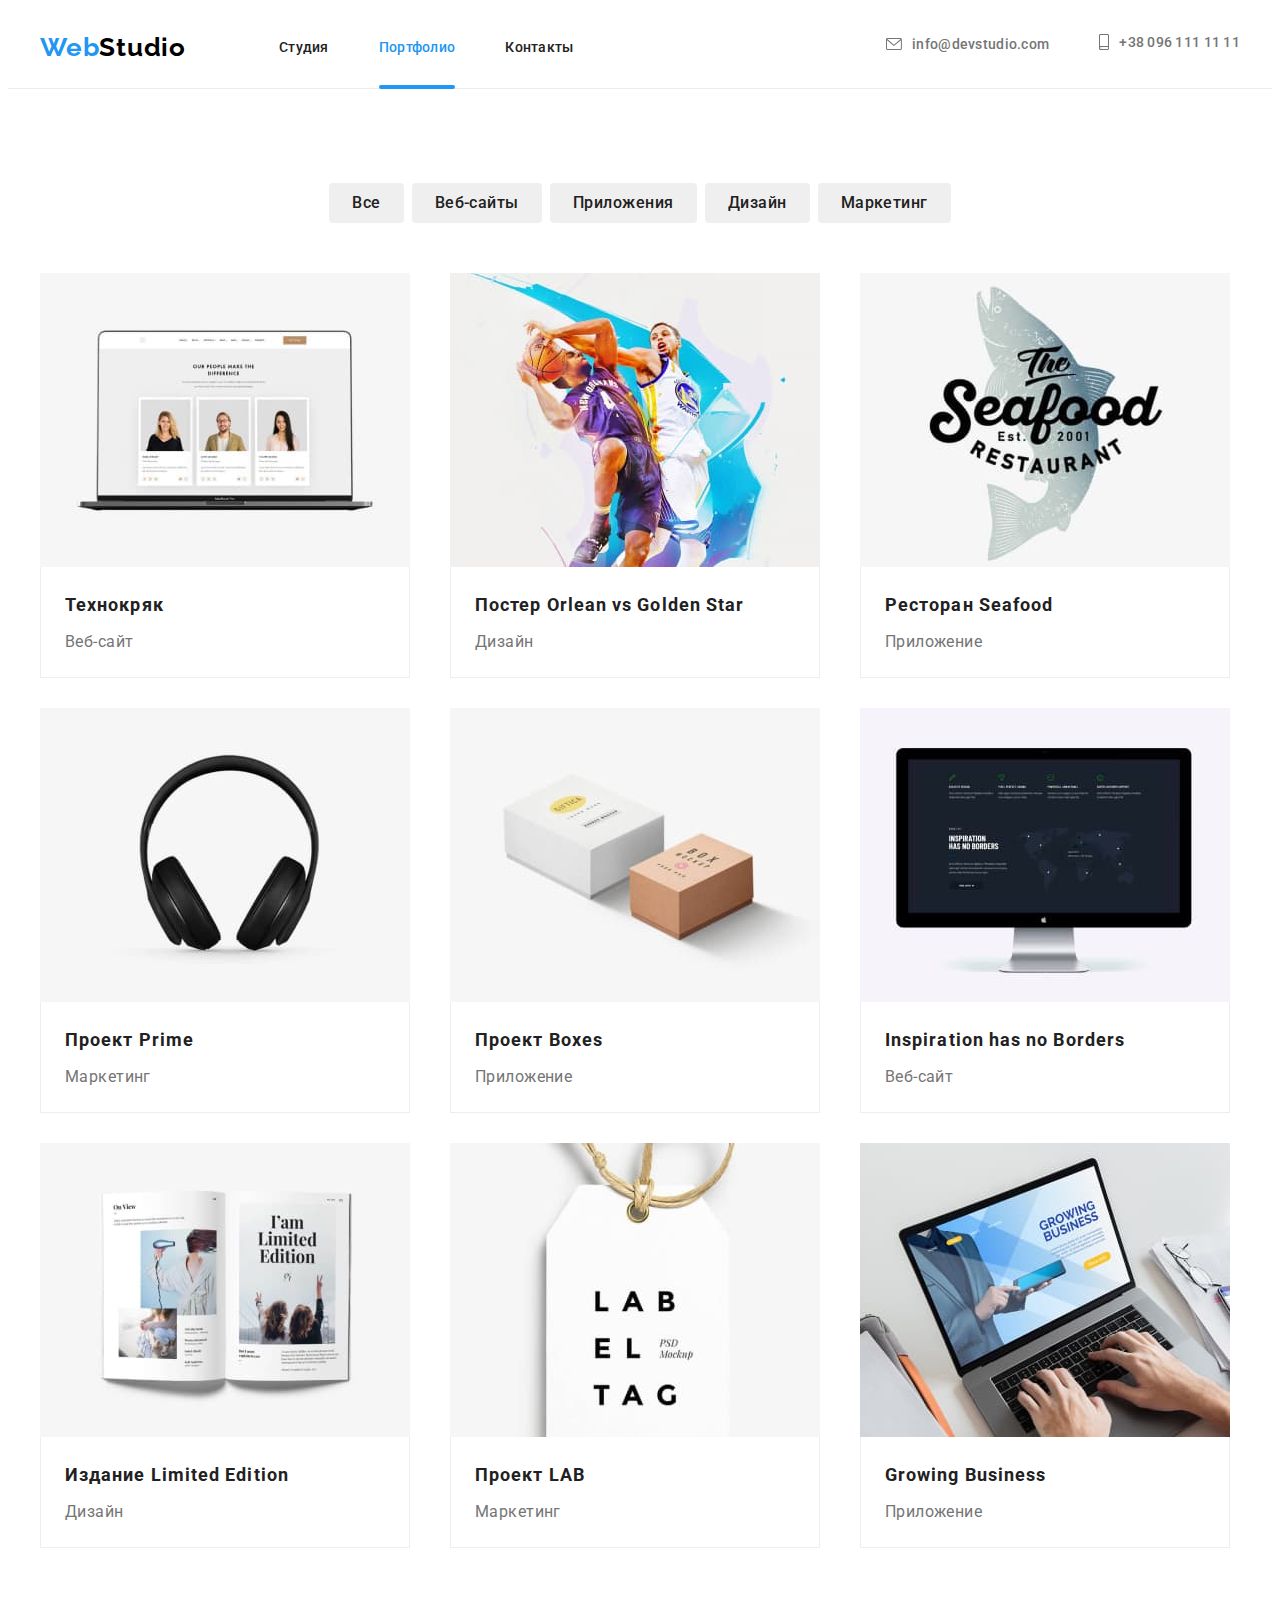
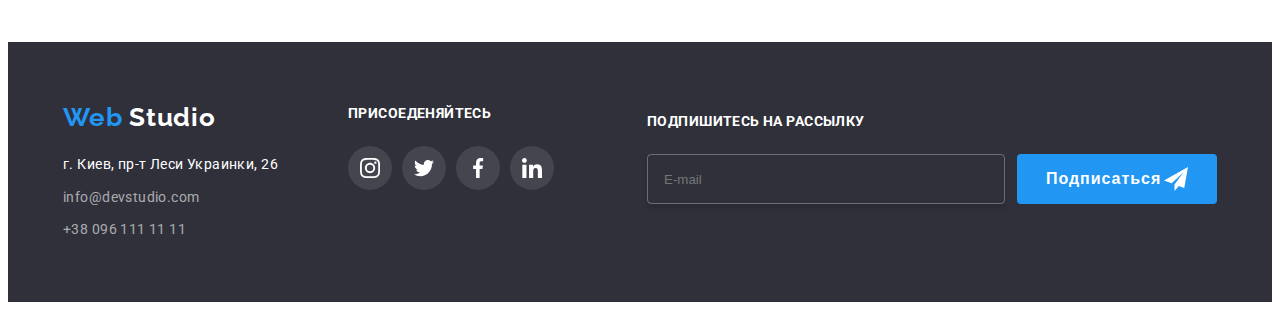
==== commit 6f255bd0: "4" ====
--- a/portfolio.html
+++ b/portfolio.html
@@ -21,7 +21,7 @@
     <header class="header">
         <div class="container">
             <nav class="navigation">
-                <a href="#" class="logo"> <span class="logo-accent">Web</span>Studio</a>
+                <a href="./index.html" class="logo"> <span class="logo-accent">Web</span>Studio</a>
                 <ul class="site-nav">
                     <li class="site-nav__item"><a href="./index.html" class="site-nav__link">Студия</a></li>
                     <li class="site-nav__item"><a href="./portfolio.html" class="site-nav__link site-nav__link--current">Портфолио</a></li>
@@ -47,10 +47,8 @@
                     </a>
                 </li>
             </ul>
-            <button class="menu-open">
-                <svg class="menu-open__icon" width="24" height="16">
-                    <use href="./images/icons.svg#icon-menu"> </use>
-                </svg>
+            <button class="menu-open" data-menu-open>
+                <img src="./images/menu.svg" alt="menu">
             </button>
         </div>
     </header>
--- a/css/main.min.css
+++ b/css/main.min.css
@@ -1,2 +1,2 @@
-:root{--primary-text-color: #757575;--secondary-text-color: #000000;--title-text-color: #212121;--accent-color: #2196f3;--primary-white-color: #ffffff;--secondary-white-color: rgba(255, 255, 255, 0.6);--transition-effect: cubic-bezier(0.4, 0, 0.2, 1);--transition-duration: 250ms}body{background-color:var(--primary-white-color);font-family:'Roboto', sans-serif;letter-spacing:0.03em;font-size:14px;line-height:1.71}p,h1,h2,h3,h4,h5,h6{margin-top:0;margin-bottom:0}ul{list-style:none;margin-top:0;margin-bottom:0;padding-left:0}.images{display:block;max-width:100%;height:auto}a{text-decoration:none;color:inherit}.visually-hidden{position:absolute;width:1px;height:1px;margin:-1px;padding:0;overflow:hidden;border:0;clip:rect(0 0 0 0)}.container{padding-left:15px;padding-right:15px;margin:0 auto}@media screen and (min-width: 480px){.container{width:480px}}@media screen and (min-width: 768px){.container{width:768px}}@media screen and (min-width: 1200px){.container{width:1200px}}.button{display:inline-block;padding:6px 22px;text-align:center;border:1px solid transparent;border-radius:4px;font-family:'Roboto', sans-serif;font-weight:500;font-size:16px;line-height:1.62;letter-spacing:0.03em;color:var(--title-text-color);cursor:pointer;transition-property:color, background-color, box-shadow;transition-duration:var(--transition-duration);transition-timing-function:var(--transition-effect)}.button:hover,.button:focus{color:#ffffff;background-color:var(--accent-color);box-shadow:0px 3px 1px rgba(0,0,0,0.1),0px 1px 2px rgba(0,0,0,0.08),0px 2px 2px rgba(0,0,0,0.12)}.logo{padding-top:16px;padding-bottom:16px;font-size:24px;line-height:1.16;font-family:'Raleway', sans-serif;font-weight:700;letter-spacing:0.03em;text-decoration:none;color:var(--secondary-text-color)}@media screen and (min-width: 768px){.logo{padding-top:26px;padding-bottom:26px;margin-right:88px}}@media screen and (min-width: 1200px){.logo{margin-right:93px;padding-top:24px;padding-bottom:25px;font-size:26px;line-height:1.19}}.logo-accent{color:var(--accent-color);margin:0}.modal{position:absolute;max-width:767px;min-height:581px;padding:40px;border-radius:4px;left:50%;top:50%;transform:translate(-50%, -50%);background-color:var(--primary-white-color)}.modal__btn-close{width:30px;height:30px;border:1px solid rgba(0,0,0,0.1);background-color:unset;border-radius:50%;position:absolute;right:8px;top:8px;cursor:pointer;display:flex;justify-content:center;align-items:center}.modal__btn-close:hover,.modal__btn-close:focus{fill:var(--accent-color);transition:fill var(--transition-duration) var(--transition-effect)}.btn-close__icon{top:17px;right:17px}.modal-form__text{display:block;font-size:20px;line-height:calc(23/20);text-align:center;letter-spacing:0.03em;margin-bottom:12px;color:var(--title-text-color)}.modal-form-field{margin-bottom:20px}.modal-form-field__label{display:block;font-size:12px;line-height:calc(14/12);letter-spacing:0.01em;margin-bottom:4px;color:var(--primary-text-color)}.modal-form-field__input{width:100%;height:40px;padding-left:42px;border:1px solid rgba(33,33,33,0.2);border-radius:4px;cursor:pointer}.modal-form-field__input:hover,.modal-form-field__input:focus{outline:transparent;fill:var(--accent-color);border-color:var(--accent-color);transition:fill var(--transition-duration) var(--transition-effect)}.modal-form-field__wrap{position:relative;display:block}.modal-form-field__icon{position:absolute;top:50%;left:12px;transform:translateY(-50%);color:var(--title-text-color);fill:var(--title-text-color)}.modal-form-field__input:hover+.modal-form-field__icon,.modal-form-field__input:focus+.modal-form-field__icon{fill:var(--accent-color);transition:fill var(--transition-duration) var(--transition-effect)}.modal-form-field__comment{display:block;width:100%;height:120px;border:1px solid rgba(33,33,33,0.2);border-radius:4px;resize:none;padding:12px 16px;cursor:pointer}.modal-form-field__comment:hover,.modal-form-field__comment:focus{border-color:var(--accent-color);transition:fill var(--transition-duration) var(--transition-effect)}.modal-form-field__comment::placeholder{font-size:12px;line-height:calc(14/12);letter-spacing:0.01em;color:rgba(117,117,117,0.5)}.modal-form-field__check-label{display:flex;justify-content:center;align-items:center;font-size:14px;line-height:calc(24/14);letter-spacing:0.03em;margin-top:30px;cursor:pointer;fill:var(--primary-white-color)}.modal-form-field__checkbox:checked+.modal-form-field__check-label>.modal-form-field__icon-check{background-color:var(--accent-color);border:transparent}.modal-form-field__link{color:var(--accent-color);margin-left:5px}.modal-form-field__icon-check{width:16px;height:15px;border:2px solid var(--title-text-color);border-radius:2px;margin-right:8px;display:flex;align-items:center;justify-content:center}.modal-form__submit-btn{padding:10px 55px;margin:0 auto}.backdrop{position:fixed;width:100vw;height:100vh;background-color:rgba(0,0,0,0.2);top:0;transition:opacity var(--transition-duration) var(--transition-effect),visibility var(--transition-duration) var(--transition-effect)}.backdrop.is-hidden{opacity:0;visibility:hidden;pointer-events:none}.social{display:flex;justify-content:center}.icon-nets__link{width:44px;height:44px;display:flex;justify-content:center;align-items:center;border-radius:50%;fill:#afb1b8;transition-property:fill, background-color;transition-duration:var(--transition-duration);transition-timing-function:var(--transition-effect)}.icon-nets__link:hover,.icon-nets__link:focus{fill:var(--primary-white-color);background-color:var(--accent-color)}.social__item{display:block;margin-right:10px}.social__item:last-child{margin-right:0}.section{padding-top:60px;padding-bottom:60px}@media screen and (min-width: 1200px){.section{padding-top:94px;padding-bottom:94px}}.section__title{margin-bottom:30px;font-weight:700;font-size:36px;line-height:1.17;text-align:center;color:var(--title-text-color)}@media screen and (min-width: 1200px){.section__title{margin-bottom:50px}}.header .container{justify-content:space-between;display:flex;align-items:center}.navigation{display:flex;align-items:center}.site-nav{display:none}@media screen and (min-width: 768px){.site-nav{display:flex;align-items:center}}.site-nav__item{position:relative}.site-nav__item:not(:last-child){margin-right:50px}.site-nav__link{display:inline-block;padding-top:32px;padding-bottom:32px;font-weight:500;font-size:14px;line-height:1.14;letter-spacing:0.02em;transition-property:color;transition-duration:var(--transition-duration);transition-timing-function:var(--transition-effect);color:var(--title-text-color)}.site-nav__link:hover,.site-nav__link:focus{color:var(--accent-color)}.site-nav__link--current{color:var(--accent-color)}.site-nav__link--current::after{content:'';position:absolute;left:0;bottom:-1px;width:100%;height:4px;border-radius:2px;background-color:var(--accent-color)}.header{border-bottom:1px solid #ececec;display:flex;align-items:baseline}.contacts{margin-left:auto}@media screen and (min-width: 1200px){.header .contacts{margin-left:auto;display:flex}}.contacts__item{display:none}@media screen and (min-width: 768px){.contacts__item{display:inline-block;display:flex;flex-direction:row;font-weight:500;font-size:12px;line-height:1.16;letter-spacing:0.02em;color:var(--primary-text-color)}.contacts__item:not(:last-child){margin-bottom:10px}}@media screen and (min-width: 768px) and (min-width: 1200px){.contacts__item{font-size:14px}.contacts__item:not(:last-child){margin-right:50px}}.contacts__link{transition-property:color;transition-duration:var(--transition-duration);transition-timing-function:var(--transition-effect)}@media screen and (min-width: 1200px){.contacts__link{display:flex;align-items:center;padding-top:32px;padding-bottom:32px}}.contacts__link:hover,.contacts__link:focus{color:var(--accent-color)}.contacts__icon{margin-right:8px;fill:currentColor}@media screen and (min-width: 1200px){.contacts__icon{margin-right:10px}}.menu-open{display:block;background:transparent}@media screen and (min-width: 768px){.menu-open{display:none}}.menu-open__icon{fill:var(--secondary-text-color)}.menu-open__icon:hover,.menu-open__icon:focus{fill:var(--accent-color);transition:fill var(--transition-duration) var(--transition-effect)}.mob-menu{width:100vw;height:100vh;position:fixed;top:0;left:0;padding-top:48px;padding-left:40px;padding-bottom:48px;display:flex;flex-wrap:wrap;background-color:var(--primary-white-color)}@media screen and (min-width: 768px){.mob-menu{display:none}}.mob-adresses{margin-top:auto}.modal-mob__btn-close{width:40px;height:40px;border:none;background-color:unset;position:absolute;right:15px;top:10px;cursor:pointer}.modal-mob__btn-close:hover,.modal-mob__btn-close:focus{fill:var(--accent-color);transition:fill var(--transition-duration) var(--transition-effect)}.mob-menu-list__item{margin-bottom:32px}.mob-menu-list__item:last-child{margin-bottom:0}.mob-menu-list__link{font-weight:500;font-size:40px;line-height:1.175;letter-spacing:0.02em}.mob-menu-list__link:hover,.mob-menu-list__link:focus{color:var(--accent-color)}.mob-menu-list__link--current{color:var(--accent-color)}.mob-contacts__link{display:block;font-weight:500;letter-spacing:0.02em}.mob-tel{font-size:34px;line-height:1.17;margin-bottom:32px;color:var(--accent-color)}.mob-mail{font-size:24px;line-height:1.16;margin-bottom:64px;color:#757575}.mob-nets{display:flex;align-items:flex-end}.mob-nets__item{font-weight:500;font-size:18px;line-height:1.22;letter-spacing:0.02em;color:var(--accent-color)}.mob-nets__link{position:relative;margin-right:20px}.mob-nets__link::before{content:"";position:absolute;top:0;left:-10px;width:1px;height:22px;background-color:rgba(33,33,33,0.2)}.mob-menu.is-hidden{opacity:0;visibility:hidden;pointer-events:none}.hero{max-width:1600px;min-height:400px;padding:118px 0;margin-left:auto;margin-right:auto;background-image:linear-gradient(to right, rgba(47,48,58,0.4), rgba(47,48,58,0.4)),url(../images/hero/hero-bg-mob1x.jpg);background-repeat:no-repeat;background-position:center;background-size:cover;background-color:#c4c4c4}@media (min-device-pixel-ratio: 2), (min-resolution: 192dpi), (min-resolution: 2dppx){.hero{background-image:linear-gradient(to right, rgba(47,48,58,0.4), rgba(47,48,58,0.4)),url(../images/hero/hero-bg-mob2x.jpg)}}@media screen and (min-width: 1200px){.hero{height:600px;padding:200px 0;margin-left:auto;margin-right:auto;background-image:linear-gradient(to right, rgba(47,48,58,0.4), rgba(47,48,58,0.4)),url(../images/hero/hero-bg-desktop1x.jpg);background-image:linear-gradient(to right, rgba(47,48,58,0.4), rgba(47,48,58,0.4)),url(../images/hero/hero-bg-desktop2x.jpg)}}.hero__title{margin-right:auto;margin-left:auto;margin-bottom:30px;text-align:center;font-weight:900;font-size:26px;line-height:1.62;letter-spacing:0.06em;text-transform:uppercase;color:var(--primary-white-color)}@media screen and (min-width: 1200px){.hero__title{font-size:44px;line-height:1.36}}.hero__button{display:block;border-radius:4px;margin-left:auto;margin-right:auto;padding:10px 32px;text-align:center;border:1px solid transparent;font-weight:700;font-size:16px;line-height:1.87;align-items:center;letter-spacing:0.06em;color:var(--primary-white-color);background-color:var(--accent-color);cursor:pointer}@media screen and (min-width: 768px){.preferences{display:flex;flex-wrap:wrap;margin:-15px}}@media screen and (min-width: 1200px){.preferences{flex-wrap:unset}}.preferences .preferences__item:not(:last-child){margin-bottom:30px}@media screen and (min-width: 768px){.preferences .preferences__item{width:calc((100% - 60px) / 2);margin:15px}}.preferences__title{text-align:center;margin-left:auto;margin-right:auto;margin-bottom:10px;font-weight:700;font-size:14px;line-height:1.14;text-transform:uppercase;color:var(--title-text-color)}@media screen and (min-width: 768px){.preferences__title{margin:0;text-align:start}}.preferences__text{color:var(--primary-text-color)}@media screen and (min-width: 1200px){.preferences__text{width:270px}}.preferences__box{display:flex;justify-content:center;align-items:center;margin-bottom:30px;height:120px;background-color:#f5f4fa}.preferences__icon-picture{border-radius:4px;justify-content:center}.section--no-padding-top{display:none;padding-top:0}@media screen and (min-width: 1200px){.section--no-padding-top{display:flex}}.activities{display:flex}.activities__item{display:inline-flex;align-items:flex-end;margin-right:30px;position:relative}.activities__item:last-child{margin-right:0}.activities__text{position:absolute;display:flex;justify-content:center;align-items:center;width:100%;min-height:70px;font-weight:bold;line-height:1.14;text-align:center;text-transform:uppercase;color:var(--primary-white-color);background-color:rgba(47,48,58,0.8)}.section--other-background{background-color:#f5f4fa;padding:60px 0}@media screen and (min-width: 768px){.our-team{display:flex;flex-wrap:wrap;margin:-15px}}@media screen and (min-width: 1200px){.our-team{flex-wrap:unset}}.our-team .our-team__item{overflow:hidden;box-shadow:0px 1px 3px rgba(0,0,0,0.12),0px 1px 1px rgba(0,0,0,0.14),0px 2px 1px rgba(0,0,0,0.2);border-radius:0px 0px 4px 4px}.our-team .our-team__item:not(:last-child){margin-bottom:30px}@media screen and (min-width: 768px){.our-team .our-team__item{margin:15px;width:calc((100% - 60px) / 2)}}@media screen and (min-width: 1200px){.our-team .our-team__item{width:calc((100% - 90px) / 4)}}.our-team__content{padding-top:30px;padding-bottom:30px;background-color:var(--primary-white-color)}.our-team__title{text-align:center;margin-bottom:10px;font-weight:500;font-size:16px;line-height:1.19;color:var(--title-text-color)}.our-team__text{font-size:16px;line-height:1.19;text-align:center;margin-bottom:16px;color:var(--primary-text-color)}.clients{display:flex;flex-wrap:wrap;margin:-15px}@media screen and (min-width: 1200px){.clients{flex-wrap:unset;display:flex;justify-content:center;align-items:center}}.clients__item{height:92px;flex-basis:calc((100% - 60px) / 2);margin:15px}@media screen and (min-width: 768px){.clients__item{flex-basis:calc((100% - 90px) / 3)}}@media screen and (min-width: 1200px){.clients__item{width:170px;margin-right:30px}}.clients__link{display:flex;justify-content:center;align-items:center;width:100%;height:100%;fill:#afb1b8;border:1px solid #afb1b8;border-radius:4px;transition-property:fill, border-color;transition-duration:var(--transition-duration);transition-timing-function:var(--transition-effect)}.clients__link:hover,.clients__link:focus{fill:var(--accent-color);border-color:var(--accent-color)}.footer{padding-top:60px;background-color:#2f303a}@media screen and (min-width: 768px){.footer{padding-bottom:60px}}@media screen and (min-width: 1200px){.footer{padding:60px 0}}.footer .container{display:flex;justify-content:center;align-items:center;flex-wrap:wrap;flex-direction:column;padding:0 15px;margin:0 auto}@media screen and (min-width: 1200px){.footer .container{align-items:baseline;flex-direction:row}}.footer-contacts{margin-bottom:60px}@media screen and (min-width: 768px){.footer-contacts{display:flex;justify-content:space-around;width:100%}}@media screen and (min-width: 1200px){.footer-contacts{justify-content:unset;margin-bottom:0;width:unset}}.footer-adress{display:flex;flex-direction:column;text-align:center;margin-bottom:60px}@media screen and (min-width: 768px){.footer-adress{margin-bottom:0}}@media screen and (min-width: 1200px){.footer-adress{align-items:flex-start;margin-right:0;margin-bottom:0;flex-grow:1}}.footer__logo{display:block;margin:0;padding:0;margin-bottom:20px;font-family:'Raleway', sans-serif;font-weight:700;font-size:26px;line-height:1.19;letter-spacing:0.03em;text-decoration:none}.adress-variants{font-style:normal}@media screen and (min-width: 1200px){.adress-variants{margin-bottom:0}}.adress-variants-list__item{display:block;margin-bottom:9px;color:rgba(255,255,255,0.6);transition-property:color;transition-duration:var(--transition-duration);transition-timing-function:var(--transition-effect)}.adress-variants-list__item:first-child{color:var(--primary-white-color)}.adress-variants-list__item:last-child{margin-bottom:0}@media screen and (min-width: 1200px){.adress-variants-list__item{text-align:start}}.adress-variants-list__link:hover,.adress-variants-list__link:focus{color:var(--accent-color)}.footer__logo--white{color:var(--primary-white-color)}@media screen and (min-width: 1200px){.social-nets{margin-left:70px}}.social-nets-list{display:flex;margin-top:20px}.social-nets-list__item{width:44px;height:44px;margin-right:10px}.social-nets-list__item:last-child{margin-right:0px}.social-nets-list__link{display:flex;justify-content:center;align-items:center;width:100%;height:100%;border-radius:50%;background-color:rgba(255,255,255,0.1);fill:var(--primary-white-color);transition-property:background-color;transition-duration:var(--transition-duration);transition-timing-function:var(--transition-effect)}.social-nets-list__link:hover,.social-nets-list__link:focus{background-color:var(--accent-color)}.subscribe{display:flex;margin-bottom:55px;justify-content:center;text-align:center}@media screen and (min-width: 768px){.subscribe{margin-bottom:0}}@media screen and (min-width: 1200px){.subscribe{margin-left:93px;margin-bottom:0}}.social-nets__text,.suscribe-form__text{text-align:center;font-size:14px;font-weight:700;color:var(--primary-white-color)}@media screen and (min-width: 1200px){.social-nets__text,.suscribe-form__text{text-align:start}}.suscribe-form__text,.email{display:block;text-align:center;margin-bottom:20px}@media screen and (min-width: 768px){.suscribe-form__text,.email{text-align:center}}@media screen and (min-width: 1200px){.suscribe-form__text,.email{margin-top:0;text-align:start}}.subscribe-steps{display:flex;flex-direction:column;justify-content:center;align-items:center}@media screen and (min-width: 1200px){.subscribe-steps{justify-content:space-between;align-items:baseline;width:570px;margin-top:20px;flex-direction:unset}}.subscribe-steps__email{display:block;padding-left:16px;padding-top:15px;padding-bottom:15px;margin-bottom:20px;height:50px;border:1px solid rgba(255,255,255,0.3);box-sizing:border-box;border-radius:4px;box-shadow:0px 4px 4px rgba(0,0,0,0.15);background-color:transparent;color:var(--primary-white-color)}@media screen and (min-width: 1200px){.subscribe-steps__email{margin-bottom:0}}.mail::placeholder{font-size:16px;line-height:calc(20/16);letter-spacing:0.03em;color:rgba(255,255,255,0.6)}.subscribe-steps__submit-btn,.modal-form__submit-btn{display:block;border-radius:4px;padding:10px 62px 10px 29px;border:1px solid transparent;font-weight:700;font-size:16px;line-height:1.87;align-items:center;text-align:center;letter-spacing:0.06em;color:var(--primary-white-color);background-color:var(--accent-color);cursor:pointer}.subscribe-steps__submit-btn{display:flex;align-items:center;justify-content:space-between;min-width:200px;height:50px;padding:10px 28px}.filter{display:flex;flex-direction:row;flex-wrap:wrap;margin-bottom:30px}@media screen and (min-width: 768px){.filter{justify-content:center}}@media screen and (min-width: 1200px){.filter{margin-bottom:50px}}.filter__item{margin-right:8px}.filter__item:nth-child(-n+3){margin-bottom:15px}@media screen and (min-width: 768px){.filter__item:nth-child(-n+3){margin-bottom:0}}.filter__item:last-child{margin-right:0}@media screen and (min-width: 768px){.projects{display:flex;flex-wrap:wrap;margin-right:-30px;margin-top:-30px}}.projects__item{display:flex;width:450px;margin-top:30px;background:#ffffff;box-sizing:border-box}@media screen and (min-width: 768px){.projects__item{width:354px;flex-basis:calc((100% - 60px) / 2);margin-right:30px}}@media screen and (min-width: 1200px){.projects__item{flex-basis:calc((100% - 90px) / 3)}}.projects__link{transition-property:box-shadow;transition-duration:var(--transition-duration);transition-timing-function:var(--transition-effect)}.projects__link:hover,.projects__link:focus{box-shadow:1px 4px 6px 0px rgba(0,0,0,0.16),0px 4px 4px 0px rgba(0,0,0,0.06),0px 1px 1px 0px rgba(0,0,0,0.12)}.projects__content{padding:20px 24px;border-left:1px solid #eee;border-right:1px solid #eee;border-bottom:1px solid #eee}.projects__title{font-weight:700;font-size:18px;line-height:2;letter-spacing:0.06em;color:var(--title-text-color)}.projects__text{margin-top:4px;font-size:16px;line-height:1.87;color:var(--primary-text-color)}.projects__thumb{position:relative;overflow:hidden}.projects__description{position:absolute;top:0;left:0;height:100%;padding:63px 24px;transform:translateY(101%);transition:transform var(--transition-duration) var(--transition-effect);font-size:18px;line-height:1.55;background-color:rgba(33,150,243,0.9);color:var(--primary-white-color)}.projects__link:hover .projects__description,.projects__link:focus .projects__description{transform:translateY(0)}
+:root{--primary-text-color: #757575;--secondary-text-color: #000000;--title-text-color: #212121;--accent-color: #2196f3;--primary-white-color: #ffffff;--secondary-white-color: rgba(255, 255, 255, 0.6);--transition-effect: cubic-bezier(0.4, 0, 0.2, 1);--transition-duration: 250ms}body{background-color:var(--primary-white-color);font-family:'Roboto', sans-serif;letter-spacing:0.03em;font-size:14px;line-height:1.71}p,h1,h2,h3,h4,h5,h6{margin-top:0;margin-bottom:0}ul{list-style:none;margin-top:0;margin-bottom:0;padding-left:0}.images{display:block;max-width:100%;height:auto}a{text-decoration:none;color:inherit}.visually-hidden{position:absolute;width:1px;height:1px;margin:-1px;padding:0;overflow:hidden;border:0;clip:rect(0 0 0 0)}.container{padding-left:15px;padding-right:15px;margin:0 auto}@media screen and (min-width: 480px){.container{width:480px}}@media screen and (min-width: 768px){.container{width:768px}}@media screen and (min-width: 1200px){.container{width:1200px}}.button{display:inline-block;padding:6px 22px;text-align:center;border:1px solid transparent;border-radius:4px;font-family:'Roboto', sans-serif;font-weight:500;font-size:16px;line-height:1.62;letter-spacing:0.03em;color:var(--title-text-color);cursor:pointer;transition-property:color, background-color, box-shadow;transition-duration:var(--transition-duration);transition-timing-function:var(--transition-effect)}.button:hover,.button:focus{color:#ffffff;background-color:var(--accent-color);box-shadow:0px 3px 1px rgba(0,0,0,0.1),0px 1px 2px rgba(0,0,0,0.08),0px 2px 2px rgba(0,0,0,0.12)}.logo{padding-top:16px;padding-bottom:16px;font-size:24px;line-height:1.16;font-family:'Raleway', sans-serif;font-weight:700;letter-spacing:0.03em;text-decoration:none;color:var(--secondary-text-color)}@media screen and (min-width: 768px){.logo{padding-top:26px;padding-bottom:26px;margin-right:88px}}@media screen and (min-width: 1200px){.logo{margin-right:93px;padding-top:24px;padding-bottom:25px;font-size:26px;line-height:1.19}}.logo-accent{color:var(--accent-color);margin:0}.modal{position:absolute;width:100%;min-height:609px;padding:40px;border-radius:4px;left:50%;top:50%;transform:translate(-50%, -50%);background-color:var(--primary-white-color)}@media screen and (min-width: 450px){.modal{width:450px}}@media screen and (min-width: 1200px){.modal{width:528px;min-height:581px}}.modal__btn-close{width:30px;height:30px;border:1px solid rgba(0,0,0,0.1);background-color:unset;border-radius:50%;position:absolute;right:8px;top:8px;cursor:pointer;display:flex;justify-content:center;align-items:center}.modal__btn-close:hover,.modal__btn-close:focus{fill:var(--accent-color);transition:fill var(--transition-duration) var(--transition-effect)}.btn-close__icon{top:17px;right:17px}.modal-form__text{display:block;font-size:20px;line-height:calc(23/20);text-align:center;letter-spacing:0.03em;margin-bottom:12px;color:var(--title-text-color)}.modal-form-field{margin-bottom:20px}.modal-form-field__label{display:block;font-size:12px;line-height:calc(14/12);letter-spacing:0.01em;margin-bottom:4px;color:var(--primary-text-color)}.modal-form-field__input{width:100%;height:40px;padding-left:42px;border:1px solid rgba(33,33,33,0.2);border-radius:4px;cursor:pointer}.modal-form-field__input:hover,.modal-form-field__input:focus{outline:transparent;fill:var(--accent-color);border-color:var(--accent-color);transition:fill var(--transition-duration) var(--transition-effect)}.modal-form-field__wrap{position:relative;display:block}.modal-form-field__icon{position:absolute;top:50%;left:12px;transform:translateY(-50%);color:var(--title-text-color);fill:var(--title-text-color)}.modal-form-field__input:hover+.modal-form-field__icon,.modal-form-field__input:focus+.modal-form-field__icon{fill:var(--accent-color);transition:fill var(--transition-duration) var(--transition-effect)}.modal-form-field__comment{display:block;outline:none;width:100%;height:120px;border:1px solid rgba(33,33,33,0.2);border-radius:4px;resize:none;padding:12px 16px;cursor:pointer}.modal-form-field__comment:hover,.modal-form-field__comment:focus{border-color:var(--accent-color);transition:fill var(--transition-duration) var(--transition-effect)}.modal-form-field__comment::placeholder{font-size:12px;line-height:calc(14/12);letter-spacing:0.01em;color:rgba(117,117,117,0.5)}.modal-form-field__check-label{display:flex;justify-content:center;align-items:center;font-size:14px;line-height:calc(24/14);letter-spacing:0.03em;margin-top:30px;cursor:pointer;fill:var(--primary-white-color)}.modal-form-field__checkbox:checked+.modal-form-field__check-label>.modal-form-field__icon-check{background-color:var(--accent-color);border:transparent}.modal-form-field__link{color:var(--accent-color);margin-left:5px}.modal-form-field__icon-check{width:16px;height:15px;border:2px solid var(--title-text-color);border-radius:2px;margin-right:8px;display:flex;align-items:center;justify-content:center}.modal-form__submit-btn{padding:10px 55px;margin:0 auto;display:block;border-radius:4px;border:1px solid transparent;font-weight:700;font-size:16px;line-height:1.87;align-items:center;text-align:center;letter-spacing:0.06em;color:var(--primary-white-color);background-color:var(--accent-color);cursor:pointer}.backdrop{position:fixed;width:100vw;height:100vh;background-color:rgba(0,0,0,0.2);top:0;transition:opacity var(--transition-duration) var(--transition-effect),visibility var(--transition-duration) var(--transition-effect)}.backdrop.is-hidden{opacity:0;visibility:hidden;pointer-events:none}.social{display:flex;justify-content:center}.icon-nets__link{width:44px;height:44px;display:flex;justify-content:center;align-items:center;border-radius:50%;fill:#afb1b8;transition-property:fill, background-color;transition-duration:var(--transition-duration);transition-timing-function:var(--transition-effect)}.icon-nets__link:hover,.icon-nets__link:focus{fill:var(--primary-white-color);background-color:var(--accent-color)}.social__item{display:block;margin-right:10px}.social__item:last-child{margin-right:0}.section{padding-top:60px;padding-bottom:60px}@media screen and (min-width: 1200px){.section{padding-top:94px;padding-bottom:94px}}.section__title{margin-bottom:30px;font-weight:700;font-size:36px;line-height:1.17;text-align:center;color:var(--title-text-color)}@media screen and (min-width: 1200px){.section__title{margin-bottom:50px}}.header .container{justify-content:space-between;display:flex;align-items:center;height:80px}.navigation{display:flex;align-items:center}.site-nav{display:none}@media screen and (min-width: 768px){.site-nav{display:flex;align-items:center}}.site-nav__item{position:relative}.site-nav__item:not(:last-child){margin-right:50px}.site-nav__link{display:inline-block;padding-top:32px;padding-bottom:32px;font-weight:500;font-size:14px;line-height:1.14;letter-spacing:0.02em;transition-property:color;transition-duration:var(--transition-duration);transition-timing-function:var(--transition-effect);color:var(--title-text-color)}.site-nav__link:hover,.site-nav__link:focus{color:var(--accent-color)}.site-nav__link--current{color:var(--accent-color)}.site-nav__link--current::after{content:'';position:absolute;left:0;bottom:-1px;width:100%;height:4px;border-radius:2px;background-color:var(--accent-color)}.header{border-bottom:1px solid #ececec;display:flex;align-items:baseline;height:80px}.contacts{margin-left:auto}@media screen and (min-width: 1200px){.header .contacts{margin-left:auto;display:flex;align-items:baseline}}.contacts__item{display:none}@media screen and (min-width: 768px){.contacts__item{display:inline-block;display:flex;flex-direction:row;font-weight:500;font-size:12px;line-height:1.16;letter-spacing:0.02em;color:var(--primary-text-color)}.contacts__item:not(:last-child){margin-bottom:10px}}@media screen and (min-width: 768px) and (min-width: 1200px){.contacts__item{font-size:14px}.contacts__item:not(:last-child){margin-right:50px}}.contacts__link{transition-property:color;transition-duration:var(--transition-duration);transition-timing-function:var(--transition-effect)}@media screen and (min-width: 1200px){.contacts__link{display:flex;align-items:center;padding-top:32px;padding-bottom:32px}}.contacts__link:hover,.contacts__link:focus{color:var(--accent-color)}.contacts__icon{margin-right:8px;fill:currentColor}@media screen and (min-width: 1200px){.contacts__icon{margin-right:10px}}.menu-open{display:block;background:transparent;border-color:transparent}@media screen and (min-width: 768px){.menu-open{display:none}}.menu-open__icon{fill:var(--secondary-text-color)}.menu-open__icon:hover,.menu-open__icon:focus{fill:var(--accent-color);transition:fill var(--transition-duration) var(--transition-effect)}.mob-menu{width:100vw;height:100vh;position:fixed;top:0;left:0;padding-top:48px;padding-left:40px;padding-bottom:48px;display:flex;flex-wrap:wrap;background-color:var(--primary-white-color)}@media screen and (min-width: 768px){.mob-menu{display:none}}.mob-adresses{margin-top:auto}.modal-mob__btn-close{width:40px;height:40px;border:none;background-color:unset;position:absolute;right:15px;top:10px;cursor:pointer}.modal-mob__btn-close:hover,.modal-mob__btn-close:focus{fill:var(--accent-color);transition:fill var(--transition-duration) var(--transition-effect)}.mob-menu-list__item{margin-bottom:32px}.mob-menu-list__item:last-child{margin-bottom:0}.mob-menu-list__link{font-weight:500;font-size:40px;line-height:1.175;letter-spacing:0.02em}.mob-menu-list__link:hover,.mob-menu-list__link:focus{color:var(--accent-color)}.mob-menu-list__link--current{color:var(--accent-color)}.mob-contacts__link{display:block;font-weight:500;letter-spacing:0.02em}.mob-tel{font-size:34px;line-height:1.17;margin-bottom:32px;color:var(--accent-color)}.mob-mail{font-size:24px;line-height:1.16;margin-bottom:64px;color:#757575}.mob-nets{display:flex;align-items:flex-end}.mob-nets__item{font-weight:500;font-size:18px;line-height:1.22;letter-spacing:0.02em;color:var(--accent-color)}.mob-nets__link{position:relative;margin-right:20px}.mob-nets__link::before{content:"";position:absolute;top:0;left:-10px;width:1px;height:22px;background-color:rgba(33,33,33,0.2)}.mob-menu.is-hidden{opacity:0;visibility:hidden;pointer-events:none}.hero{max-width:1600px;min-height:400px;padding:118px 0;margin-left:auto;margin-right:auto;background-image:linear-gradient(to right, rgba(47,48,58,0.4), rgba(47,48,58,0.4)),url(../images/hero/hero-bg-mob1x.jpg);background-repeat:no-repeat;background-position:center;background-size:cover;background-color:#c4c4c4}@media (min-device-pixel-ratio: 2), (min-resolution: 192dpi), (min-resolution: 2dppx){.hero{background-image:linear-gradient(to right, rgba(47,48,58,0.4), rgba(47,48,58,0.4)),url(../images/hero/hero-bg-mob2x.jpg)}}@media screen and (min-width: 1200px){.hero{height:600px;padding:200px 0;margin-left:auto;margin-right:auto;background-image:linear-gradient(to right, rgba(47,48,58,0.4), rgba(47,48,58,0.4)),url(../images/hero/hero-bg-desktop1x.jpg);background-image:linear-gradient(to right, rgba(47,48,58,0.4), rgba(47,48,58,0.4)),url(../images/hero/hero-bg-desktop2x.jpg)}}.hero__title{margin-right:auto;margin-left:auto;margin-bottom:30px;width:360px;text-align:center;font-weight:900;font-size:26px;line-height:1.62;letter-spacing:0.06em;text-transform:uppercase;color:var(--primary-white-color)}@media screen and (min-width: 768px){.hero__title{width:360px}}@media screen and (min-width: 1200px){.hero__title{width:696px;font-size:44px;line-height:1.36}}.hero__button{display:block;border-radius:4px;margin-left:auto;margin-right:auto;padding:10px 32px;text-align:center;border:1px solid transparent;font-weight:700;font-size:16px;line-height:1.87;align-items:center;letter-spacing:0.06em;color:var(--primary-white-color);background-color:var(--accent-color);cursor:pointer}@media screen and (min-width: 768px){.preferences{display:flex;flex-wrap:wrap;margin:-15px}}@media screen and (min-width: 1200px){.preferences{flex-wrap:unset}}.preferences .preferences__item:not(:last-child){margin-bottom:30px}@media screen and (min-width: 768px){.preferences .preferences__item{width:calc((100% - 60px) / 2);margin:15px}}.preferences__title{text-align:center;margin-left:auto;margin-right:auto;margin-bottom:10px;font-weight:700;font-size:14px;line-height:1.14;text-transform:uppercase;color:var(--title-text-color)}@media screen and (min-width: 768px){.preferences__title{margin:0;text-align:start}}.preferences__text{color:var(--primary-text-color)}@media screen and (min-width: 1200px){.preferences__text{width:270px}}.preferences__box{display:flex;justify-content:center;align-items:center;margin-bottom:30px;height:120px;background-color:#f5f4fa}.preferences__icon-picture{border-radius:4px;justify-content:center}.section--no-padding-top{display:none;padding-top:0}@media screen and (min-width: 1200px){.section--no-padding-top{display:flex}}.activities{display:flex}.activities__item{display:inline-flex;align-items:flex-end;margin-right:30px;position:relative}.activities__item:last-child{margin-right:0}.activities__text{position:absolute;display:flex;justify-content:center;align-items:center;width:100%;min-height:70px;font-weight:bold;line-height:1.14;text-align:center;text-transform:uppercase;color:var(--primary-white-color);background-color:rgba(47,48,58,0.8)}.section--other-background{background-color:#f5f4fa;padding:60px 0}@media screen and (min-width: 768px){.our-team{display:flex;flex-wrap:wrap;margin:-15px}}@media screen and (min-width: 1200px){.our-team{flex-wrap:unset}}.our-team__item{max-width:450px}.our-team .our-team__item{overflow:hidden;box-shadow:0px 1px 3px rgba(0,0,0,0.12),0px 1px 1px rgba(0,0,0,0.14),0px 2px 1px rgba(0,0,0,0.2);border-radius:0px 0px 4px 4px}.our-team .our-team__item:not(:last-child){margin-bottom:30px}@media screen and (min-width: 768px){.our-team .our-team__item{margin:15px;width:calc((100% - 60px) / 2)}.our-team .our-team__item:not(:last-child){margin-bottom:15px}}@media screen and (min-width: 1200px){.our-team .our-team__item{width:calc((100% - 90px) / 4)}}.our-team__content{padding-top:30px;padding-bottom:30px;background-color:var(--primary-white-color)}.our-team__title{text-align:center;margin-bottom:10px;font-weight:500;font-size:16px;line-height:1.19;color:var(--title-text-color)}.our-team__text{font-size:16px;line-height:1.19;text-align:center;margin-bottom:16px;color:var(--primary-text-color)}.clients{display:flex;flex-wrap:wrap;margin:-15px}@media screen and (min-width: 1200px){.clients{flex-wrap:unset;display:flex;justify-content:center;align-items:center}}.clients__item{height:92px;flex-basis:calc((100% - 60px) / 2);margin:15px}@media screen and (min-width: 768px){.clients__item{flex-basis:calc((100% - 90px) / 3)}}@media screen and (min-width: 1200px){.clients__item{width:170px;margin-right:30px}}.clients__link{display:flex;justify-content:center;align-items:center;width:100%;height:100%;fill:#afb1b8;border:1px solid #afb1b8;border-radius:4px;transition-property:fill, border-color;transition-duration:var(--transition-duration);transition-timing-function:var(--transition-effect)}.clients__link:hover,.clients__link:focus{fill:var(--accent-color);border-color:var(--accent-color)}.footer{padding-top:60px;background-color:#2f303a}@media screen and (min-width: 768px){.footer{padding-bottom:60px}}@media screen and (min-width: 1200px){.footer{padding:60px 0}}.footer .container{display:flex;justify-content:center;align-items:center;flex-wrap:wrap;flex-direction:column;padding:0 15px;margin:0 auto}@media screen and (min-width: 1200px){.footer .container{align-items:baseline;flex-direction:row}}.footer-contacts{margin-bottom:60px}@media screen and (min-width: 768px){.footer-contacts{display:flex;justify-content:space-around;width:100%}}@media screen and (min-width: 1200px){.footer-contacts{justify-content:unset;margin-bottom:0;width:unset}}.footer-adress{display:flex;flex-direction:column;text-align:center;margin-bottom:60px}@media screen and (min-width: 768px){.footer-adress{margin-bottom:0}}@media screen and (min-width: 1200px){.footer-adress{align-items:flex-start;margin-right:0;margin-bottom:0;flex-grow:1}}.footer__logo{display:block;margin:0;padding:0;margin-bottom:20px;font-family:'Raleway', sans-serif;font-weight:700;font-size:26px;line-height:1.19;letter-spacing:0.03em;text-decoration:none}.adress-variants{font-style:normal}@media screen and (min-width: 1200px){.adress-variants{margin-bottom:0}}.adress-variants-list__item{display:block;margin-bottom:9px;color:rgba(255,255,255,0.6);transition-property:color;transition-duration:var(--transition-duration);transition-timing-function:var(--transition-effect)}.adress-variants-list__item:first-child{color:var(--primary-white-color)}.adress-variants-list__item:last-child{margin-bottom:0}@media screen and (min-width: 1200px){.adress-variants-list__item{text-align:start}}.adress-variants-list__link:hover,.adress-variants-list__link:focus{color:var(--accent-color)}.footer__logo--white{color:var(--primary-white-color)}@media screen and (min-width: 1200px){.social-nets{margin-left:70px}}.social-nets-list{display:flex;margin-top:20px}.social-nets-list__item{width:44px;height:44px;margin-right:10px}.social-nets-list__item:last-child{margin-right:0px}.social-nets-list__link{display:flex;justify-content:center;align-items:center;width:100%;height:100%;border-radius:50%;background-color:rgba(255,255,255,0.1);fill:var(--primary-white-color);transition-property:background-color;transition-duration:var(--transition-duration);transition-timing-function:var(--transition-effect)}.social-nets-list__link:hover,.social-nets-list__link:focus{background-color:var(--accent-color)}.subscribe{display:flex;margin-bottom:55px;justify-content:center;text-align:center}@media screen and (min-width: 768px){.subscribe{margin-bottom:0}}@media screen and (min-width: 1200px){.subscribe{margin-left:93px;margin-bottom:0}}.social-nets__text,.suscribe-form__text{text-align:center;font-size:14px;font-weight:700;color:var(--primary-white-color)}@media screen and (min-width: 1200px){.social-nets__text,.suscribe-form__text{text-align:start}}.suscribe-form__text,.email{display:block;text-align:center;margin-bottom:20px}@media screen and (min-width: 768px){.suscribe-form__text,.email{text-align:center}}@media screen and (min-width: 1200px){.suscribe-form__text,.email{margin-top:0;text-align:start}}.subscribe-steps{display:flex;flex-direction:column;justify-content:center;align-items:center;width:100%}@media screen and (min-width: 480px){.subscribe-steps{width:450px}}@media screen and (min-width: 1200px){.subscribe-steps{justify-content:space-between;align-items:baseline;width:570px;margin-top:20px;flex-direction:unset}}.subscribe-steps__email{display:block;padding-left:16px;padding-top:15px;padding-bottom:15px;margin-bottom:20px;width:100%;height:50px;border:1px solid rgba(255,255,255,0.3);box-sizing:border-box;border-radius:4px;box-shadow:0px 4px 4px rgba(0,0,0,0.15);background-color:transparent;color:var(--primary-white-color)}@media screen and (min-width: 768px){.subscribe-steps__email{width:450px}}@media screen and (min-width: 1200px){.subscribe-steps__email{width:358px;margin-bottom:0}}.mail::placeholder{font-size:16px;line-height:calc(20/16);letter-spacing:0.03em;color:rgba(255,255,255,0.6)}.subscribe-steps__submit-btn{display:block;border-radius:4px;padding:10px 62px 10px 29px;border:1px solid transparent;font-weight:700;font-size:16px;line-height:1.87;align-items:center;text-align:center;letter-spacing:0.06em;color:var(--primary-white-color);background-color:var(--accent-color);cursor:pointer}.subscribe-steps__submit-btn{display:flex;align-items:center;justify-content:space-between;min-width:200px;height:50px;padding:10px 28px}.filter{display:flex;flex-direction:row;flex-wrap:wrap;margin-bottom:30px}@media screen and (min-width: 768px){.filter{justify-content:center}}@media screen and (min-width: 1200px){.filter{margin-bottom:50px}}.filter__item{margin-right:8px}.filter__item:nth-child(-n+3){margin-bottom:15px}@media screen and (min-width: 768px){.filter__item:nth-child(-n+3){margin-bottom:0}}.filter__item:last-child{margin-right:0}@media screen and (min-width: 768px){.projects{display:flex;flex-wrap:wrap;margin-right:-30px;margin-top:-30px}}.projects__item{display:flex;width:450px;margin-top:30px;background:#ffffff;box-sizing:border-box}@media screen and (min-width: 768px){.projects__item{width:354px;flex-basis:calc((100% - 60px) / 2);margin-right:30px}}@media screen and (min-width: 1200px){.projects__item{flex-basis:calc((100% - 90px) / 3)}}.projects__link{transition-property:box-shadow;transition-duration:var(--transition-duration);transition-timing-function:var(--transition-effect)}.projects__link:hover,.projects__link:focus{box-shadow:1px 4px 6px 0px rgba(0,0,0,0.16),0px 4px 4px 0px rgba(0,0,0,0.06),0px 1px 1px 0px rgba(0,0,0,0.12)}.projects__content{padding:20px 24px;border-left:1px solid #eee;border-right:1px solid #eee;border-bottom:1px solid #eee}.projects__title{font-weight:700;font-size:18px;line-height:2;letter-spacing:0.06em;color:var(--title-text-color)}.projects__text{margin-top:4px;font-size:16px;line-height:1.87;color:var(--primary-text-color)}.projects__thumb{position:relative;overflow:hidden}.projects__description{position:absolute;top:0;left:0;height:100%;padding:63px 24px;transform:translateY(101%);transition:transform var(--transition-duration) var(--transition-effect);font-size:18px;line-height:1.55;background-color:rgba(33,150,243,0.9);color:var(--primary-white-color)}.projects__link:hover .projects__description,.projects__link:focus .projects__description{transform:translateY(0)}
 /*# sourceMappingURL=main.min.css.map */